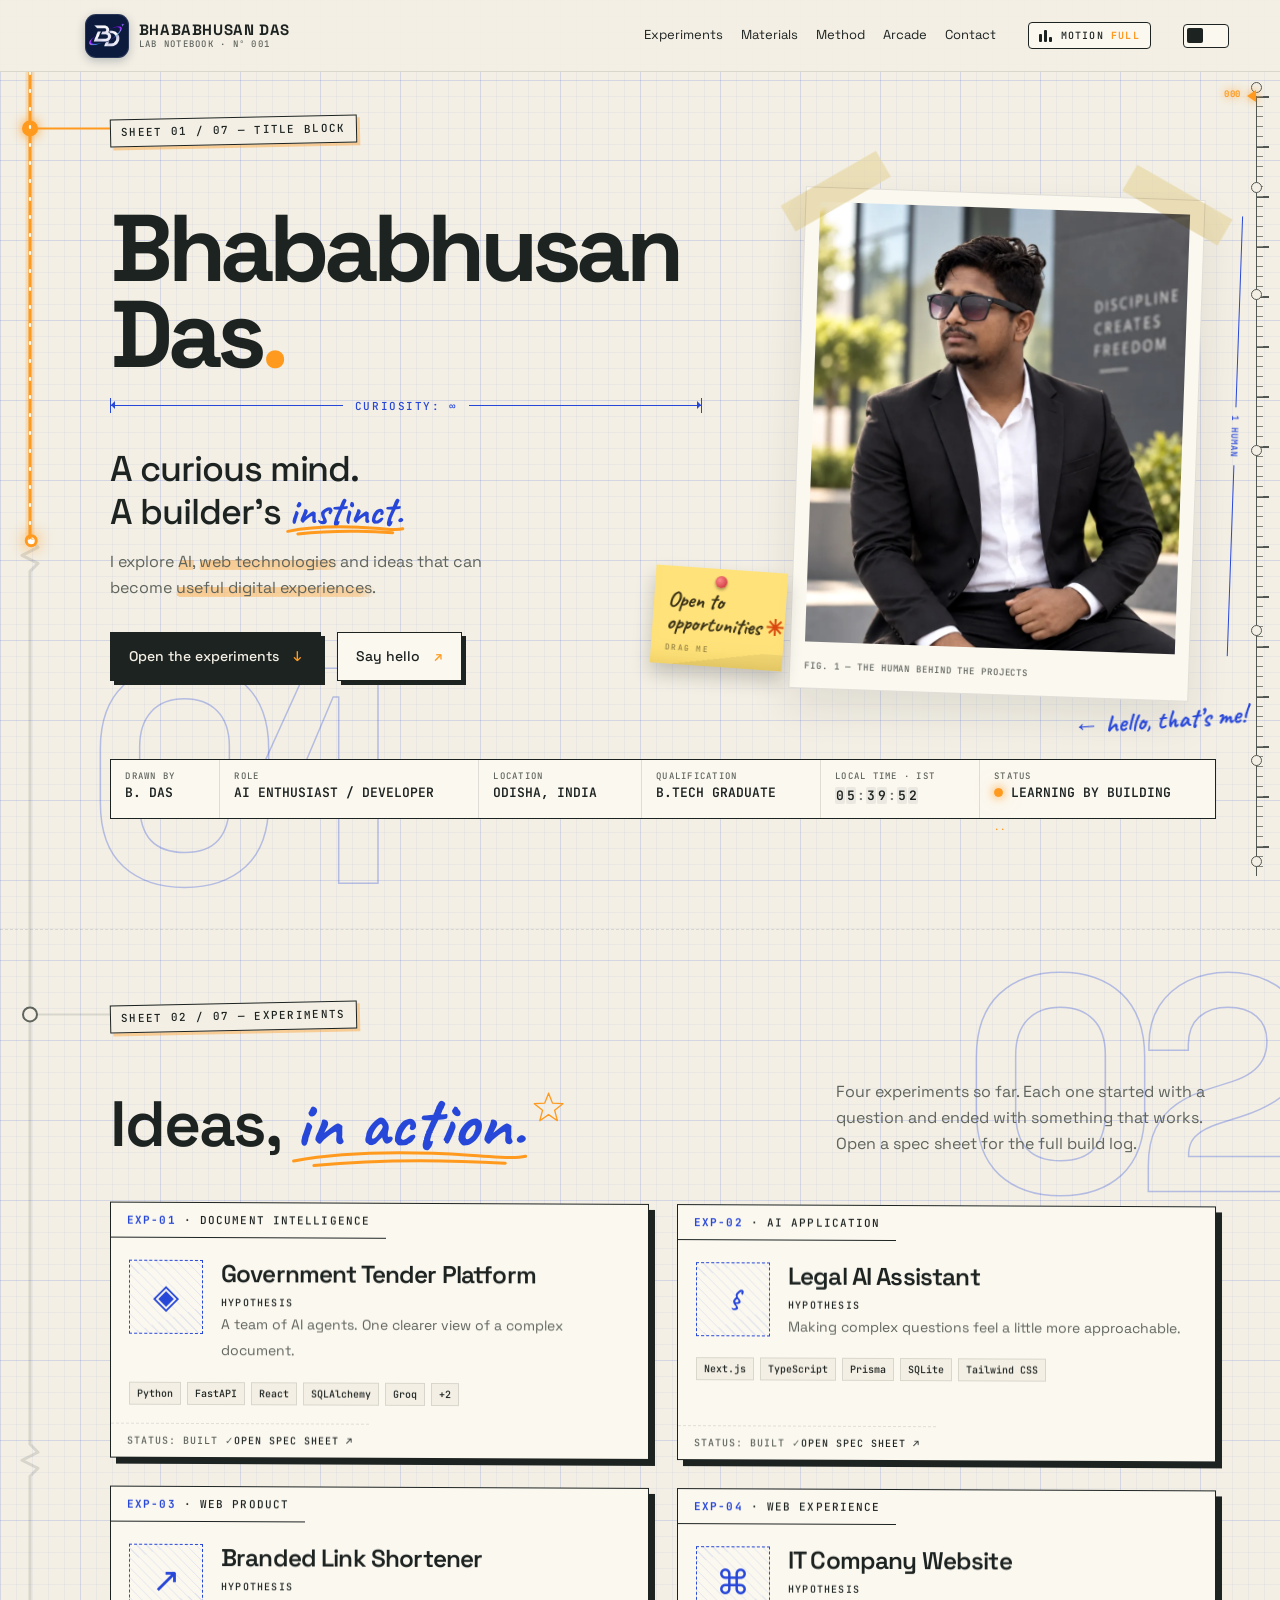
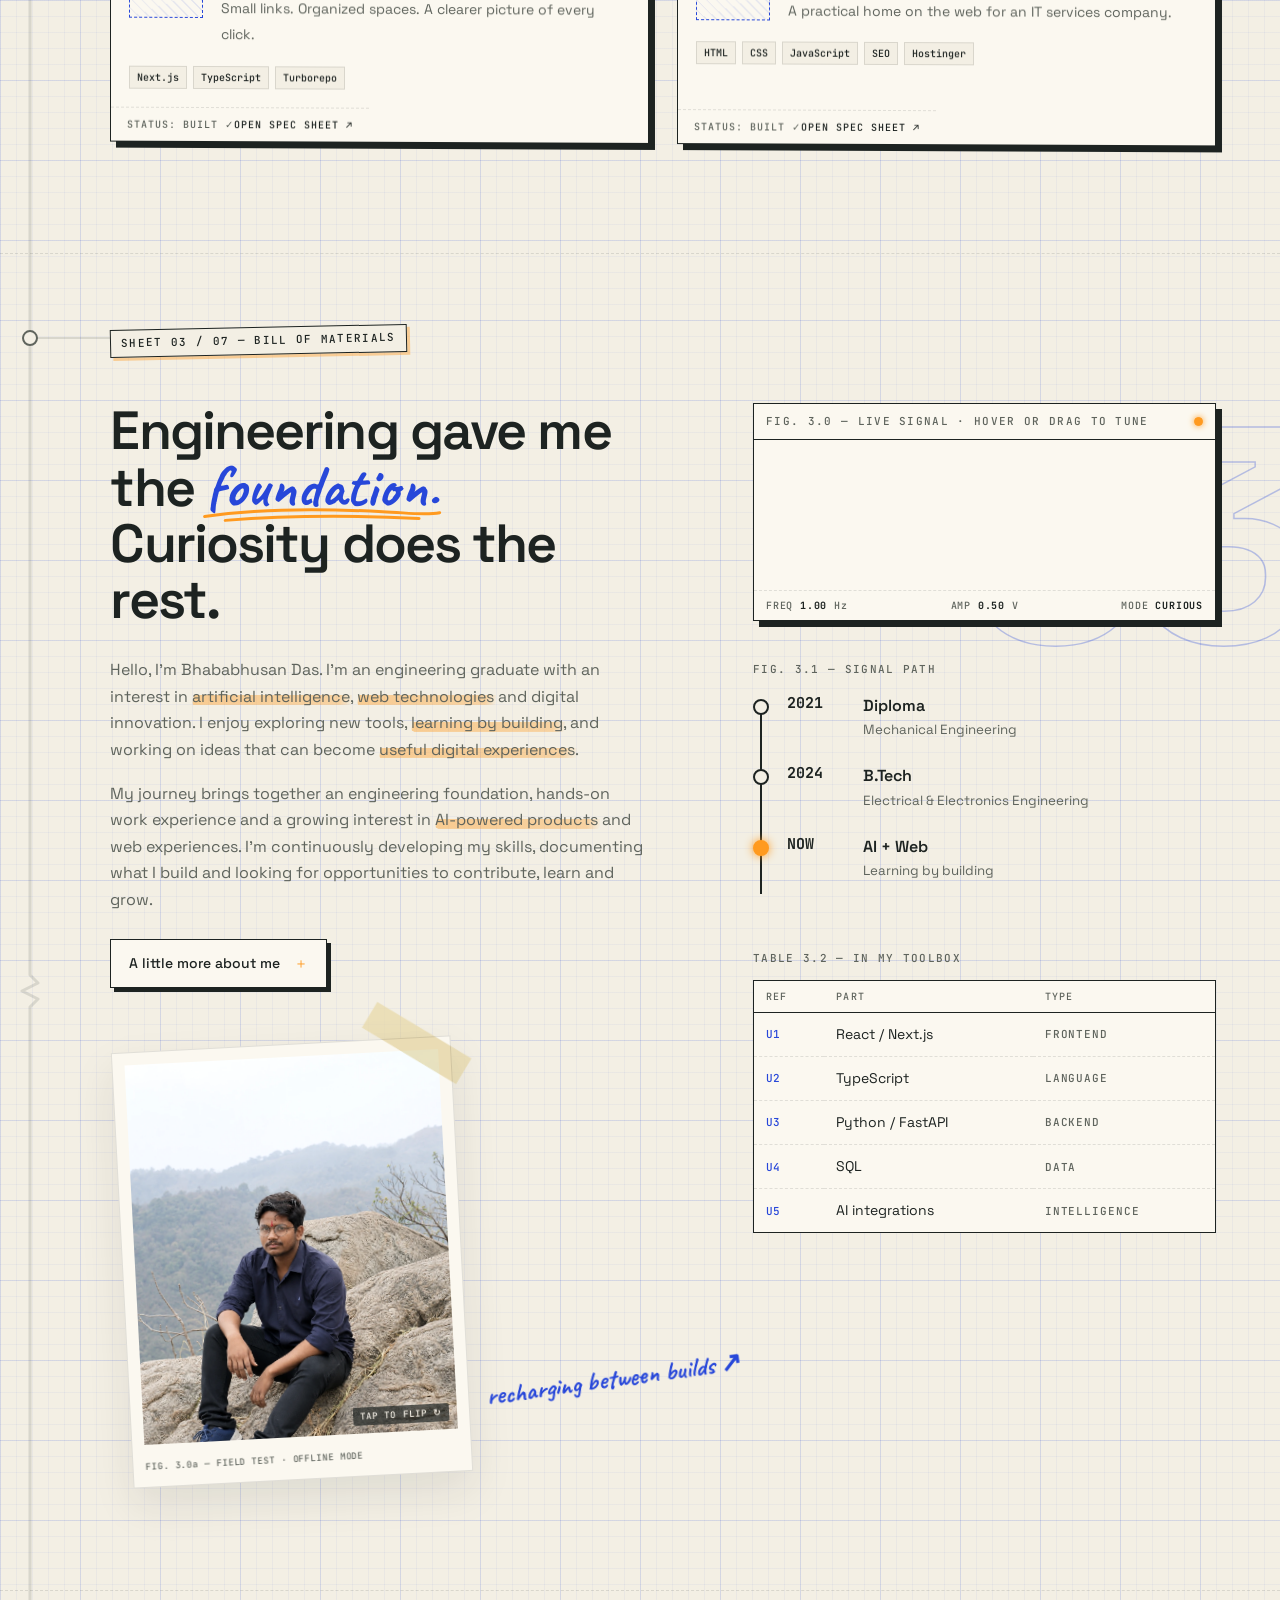
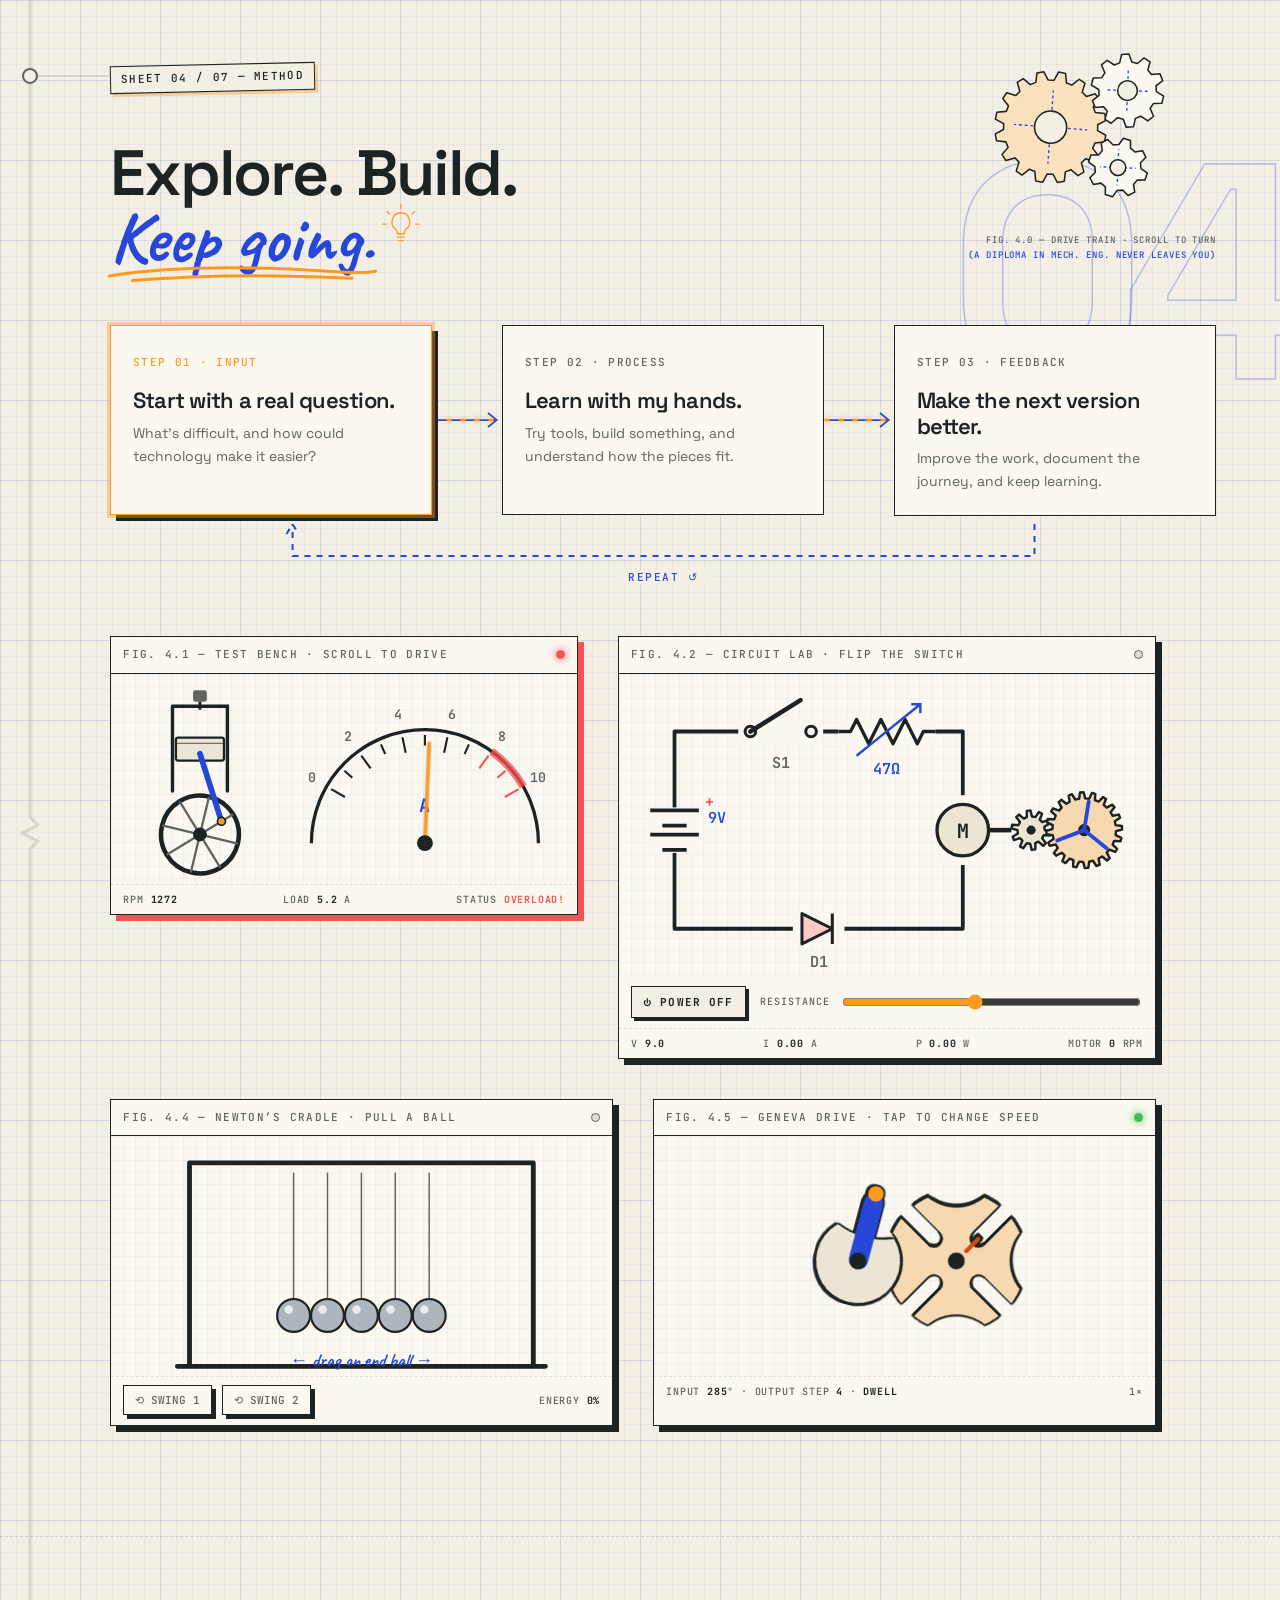
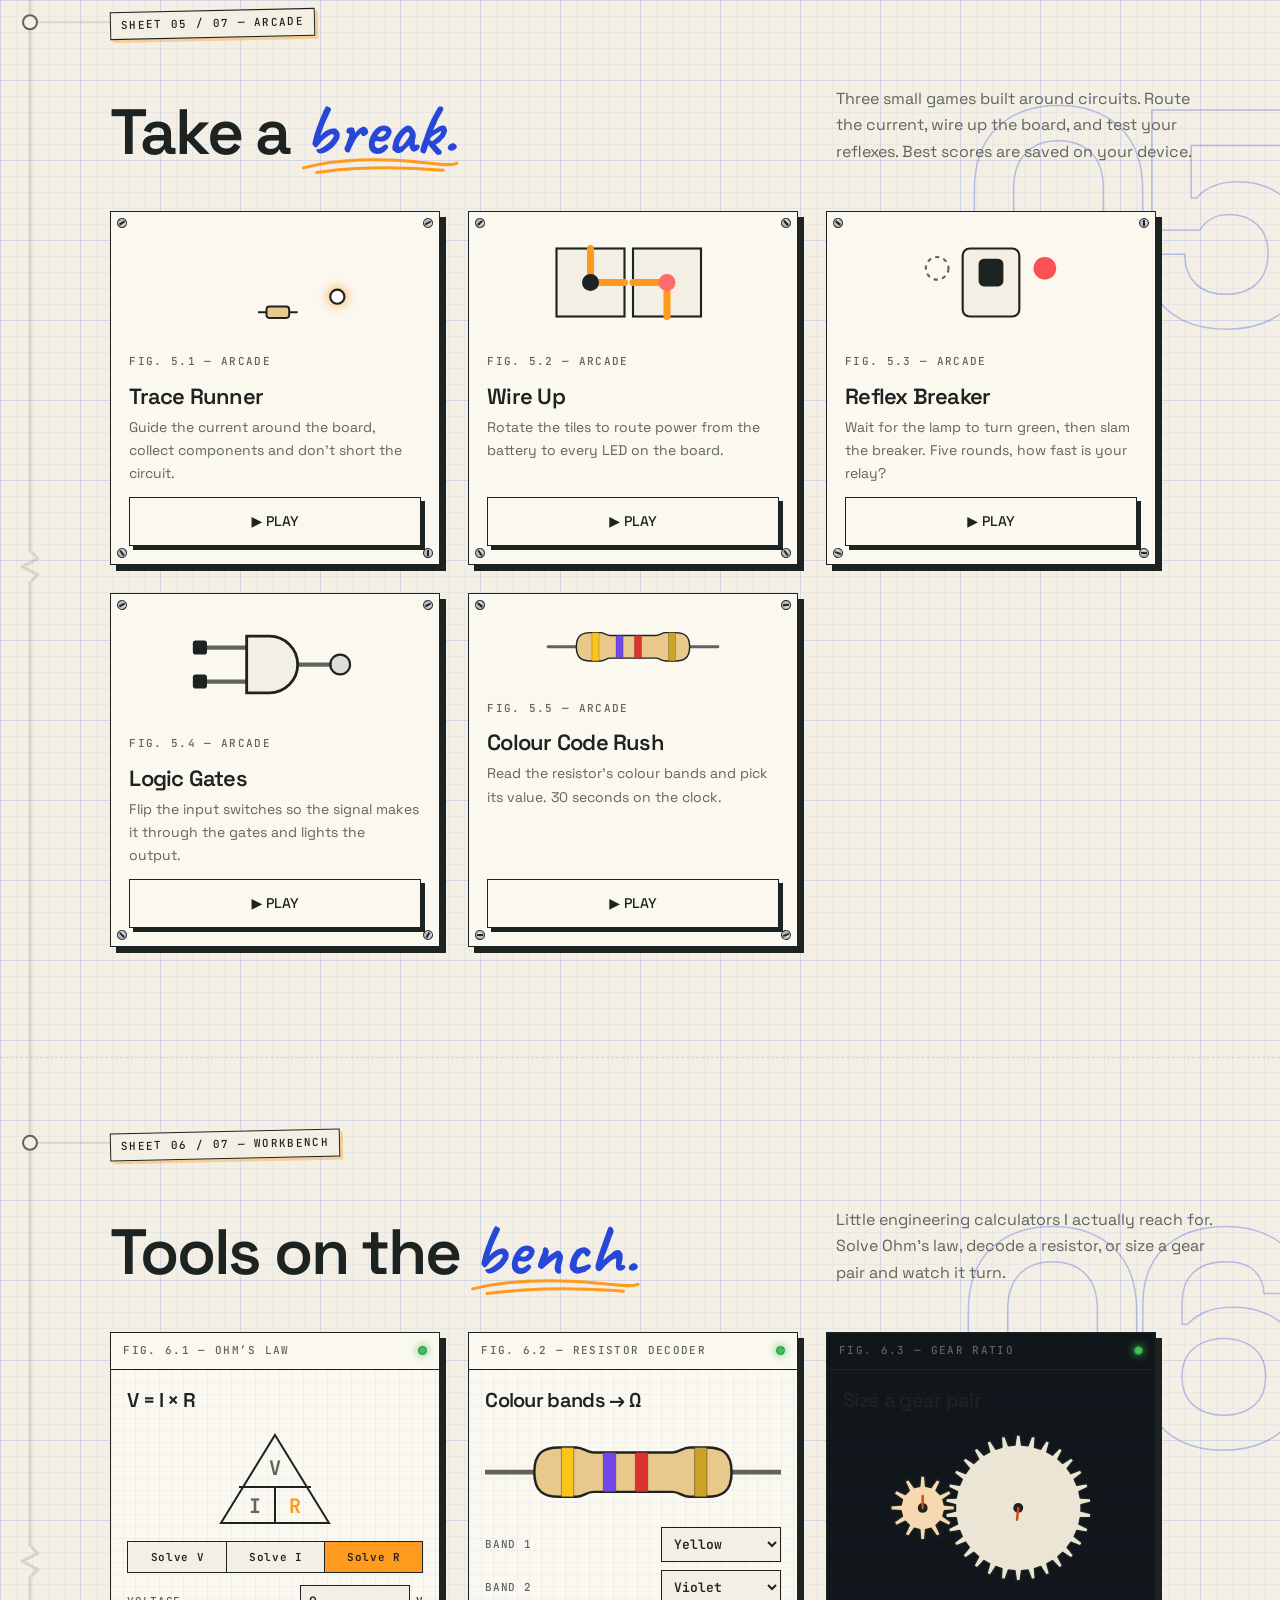
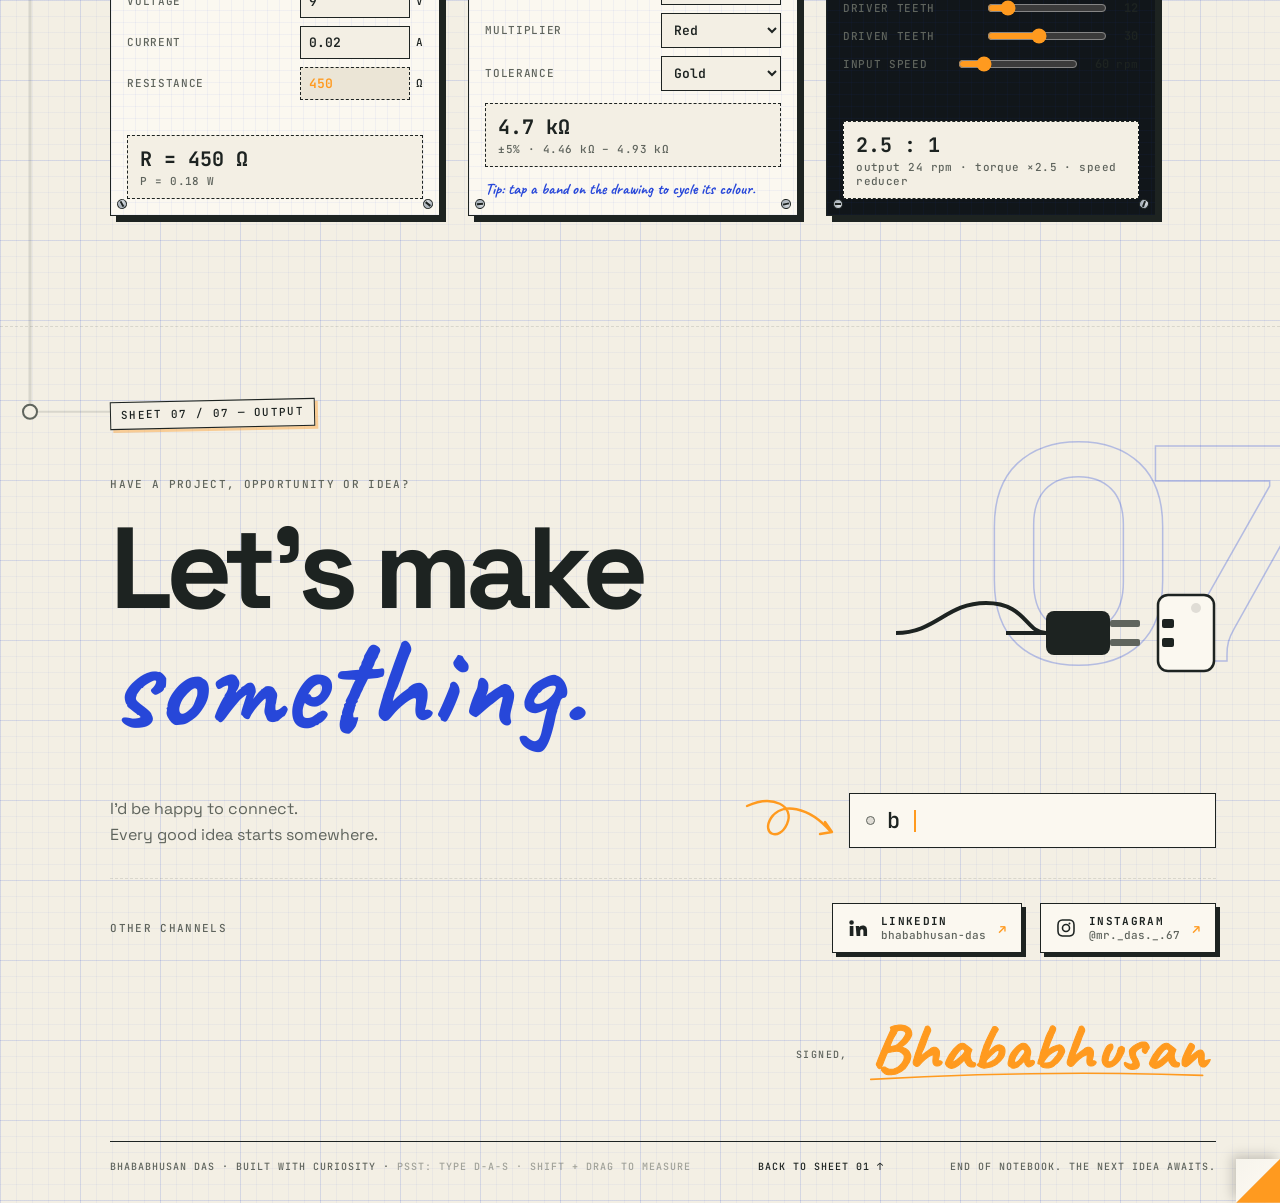
==== index.html @ b9aea670 "Add Workbench sheet with Ohm's law, resistor and gear tools; Logic Gates and Colour Code Rush games;" ====
<!doctype html>
<html lang="en">
<head>
<meta charset="utf-8">
<meta name="viewport" content="width=device-width,initial-scale=1">
<meta name="theme-color" content="#f3efe4">
<meta name="description" content="Bhababhusan Das is an AI enthusiast and developer from Odisha, India — B.Tech (EEE) graduate building AI-powered web apps with React, Next.js, Python and FastAPI. See his projects and get in touch.">
<meta name="author" content="Bhababhusan Das">
<meta name="google-site-verification" content="k3iQULJUqjFptFXVcf0kXJDcYSNaeXKDa042V9YL9QQ" />
<meta name="robots" content="index, follow, max-image-preview:large, max-snippet:-1">
<title>Bhababhusan Das — AI Enthusiast &amp; Developer | Portfolio</title>
<link rel="sitemap" type="application/xml" href="/sitemap.xml">
<!-- link previews (LinkedIn, WhatsApp, X…). Update these addresses if the site moves to a custom domain. -->
<link rel="canonical" href="https://bhababhusan-portfolio.vercel.app/">
<meta property="og:url" content="https://bhababhusan-portfolio.vercel.app/">
<meta property="og:site_name" content="Bhababhusan Das">
<meta property="og:type" content="profile">
<meta property="og:locale" content="en_IN">
<meta property="profile:first_name" content="Bhababhusan">
<meta property="profile:last_name" content="Das">
<meta property="og:title" content="Bhababhusan Das — AI Enthusiast & Developer">
<meta property="og:description" content="AI enthusiast & developer from Odisha, India. A curious mind with a builder’s instinct — explore my experiments.">
<meta property="og:image" content="https://bhababhusan-portfolio.vercel.app/assets/og-image.png">
<meta property="og:image:alt" content="Bhababhusan Das — Lab Notebook portfolio">
<meta property="og:image:width" content="1200">
<meta property="og:image:height" content="630">
<meta property="og:image:type" content="image/png">
<meta name="twitter:card" content="summary_large_image">
<meta name="twitter:title" content="Bhababhusan Das — AI Enthusiast & Developer">
<meta name="twitter:description" content="AI enthusiast & developer from Odisha, India. A curious mind with a builder’s instinct.">
<meta name="twitter:image" content="https://bhababhusan-portfolio.vercel.app/assets/og-image.png">
<meta name="twitter:image:alt" content="Bhababhusan Das — Lab Notebook portfolio">
<!-- structured data: tells search engines this site is about a person, with his profiles -->
<script type="application/ld+json">
{
  "@context": "https://schema.org",
  "@graph": [
    {
      "@type": "Person",
      "@id": "https://bhababhusan-portfolio.vercel.app/#person",
      "name": "Bhababhusan Das",
      "url": "https://bhababhusan-portfolio.vercel.app/",
      "image": "https://bhababhusan-portfolio.vercel.app/assets/bhababhusan.webp",
      "jobTitle": "AI Enthusiast & Developer",
      "description": "Engineering graduate exploring AI, web technologies and ideas that can become useful digital experiences.",
      "email": "mailto:bhababhusandas@gmail.com",
      "address": {"@type": "PostalAddress", "addressRegion": "Odisha", "addressCountry": "IN"},
      "knowsAbout": ["Artificial Intelligence", "AI agents", "Web development", "React", "Next.js", "TypeScript", "Python", "FastAPI", "SQL"],
      "hasCredential": [
        {"@type": "EducationalOccupationalCredential", "credentialCategory": "degree", "name": "B.Tech in Electrical & Electronics Engineering (2024)"},
        {"@type": "EducationalOccupationalCredential", "credentialCategory": "diploma", "name": "Diploma in Mechanical Engineering (2021)"}
      ],
      "sameAs": [
        "https://www.linkedin.com/in/bhababhusan-das-753770415",
        "https://www.instagram.com/mr._das._.67/"
      ]
    },
    {
      "@type": "WebSite",
      "@id": "https://bhababhusan-portfolio.vercel.app/#website",
      "url": "https://bhababhusan-portfolio.vercel.app/",
      "name": "Bhababhusan Das — Portfolio",
      "inLanguage": "en-IN",
      "author": {"@id": "https://bhababhusan-portfolio.vercel.app/#person"}
    }
  ]
}
</script>
<link rel="icon" href="assets/favicon.png">
<link rel="apple-touch-icon" href="assets/favicon.png">
<script>try{document.documentElement.dataset.motion=localStorage.getItem('portfolio-motion')==='calm'?'calm':'full'}catch(e){document.documentElement.dataset.motion='full'}</script>
<script>try{document.documentElement.dataset.theme=localStorage.getItem('portfolio-theme')==='dark'?'dark':'light'}catch(e){document.documentElement.dataset.theme='light'}</script>
<link rel="preconnect" href="https://fonts.googleapis.com">
<link rel="preconnect" href="https://fonts.gstatic.com" crossorigin>
<link href="https://fonts.googleapis.com/css2?family=Caveat:wght@500;700&family=JetBrains+Mono:wght@400;500;700&family=Space+Grotesk:wght@400;500;600;700&display=swap" rel="stylesheet">
<link rel="stylesheet" href="styles.css">
<link rel="stylesheet" href="effects-v4.css">
<link rel="stylesheet" href="effects-v5.css">
<link rel="stylesheet" href="effects-v6.css">
<link rel="stylesheet" href="effects-v7.css">
<link rel="stylesheet" href="effects-v8.css">
<link rel="stylesheet" href="effects-v9.css">
<link rel="stylesheet" href="effects-v10.css">
<link rel="stylesheet" href="effects-v11.css">
<link rel="stylesheet" href="effects-v12.css">
<link rel="stylesheet" href="effects-v13.css">
<link rel="stylesheet" href="effects-v14.css">
<link rel="stylesheet" href="effects-v15.css">
<link rel="stylesheet" href="effects-v16.css">
<link rel="stylesheet" href="effects-v17.css">
<link rel="stylesheet" href="effects-v18.css">
<link rel="stylesheet" href="effects-v19.css">
<link rel="stylesheet" href="effects-v20.css">
<link rel="stylesheet" href="effects-v21.css">
<link rel="stylesheet" href="effects-v22.css">
<link rel="stylesheet" href="effects-v23.css">
<link rel="stylesheet" href="motion.css">
<link rel="stylesheet" href="perf.css">
</head>
<body>
<a class="skip-link" href="#main">Skip to content</a>
<div id="boot" class="boot" aria-hidden="true"><div class="boot-inner"><img src="assets/bd-mark.png" alt=""><pre id="boot-log"></pre><div class="boot-bar"><i></i></div><p>PRESS ANY KEY OR CLICK TO SKIP</p></div></div>
<div id="probe" class="probe" aria-hidden="true"><i class="probe-x"></i><i class="probe-y"></i><span class="probe-ring"></span><span id="probe-read" class="probe-read">X 0000 · Y 0000</span></div>
<div class="flash" aria-hidden="true"></div>

<header class="header">
  <a class="wordmark" href="#top" aria-label="Bhababhusan Das, back to top">
    <span class="logo-tile"><img src="assets/bd-mark.png" alt="" width="256" height="256"></span>
    <span><b>BHABABHUSAN DAS</b><small>LAB NOTEBOOK · Nº 001</small></span>
  </a>
  <nav aria-label="Main navigation">
    <a href="#experiments"><i>01</i>Experiments</a>
    <a href="#materials"><i>02</i>Materials</a>
    <a href="#method"><i>03</i>Method</a>
    <a href="#arcade"><i>04</i>Arcade</a>
    <a href="#output"><i>05</i>Contact</a>
  </nav>
  <button id="motion" class="motion-switch" role="switch" aria-checked="true" aria-label="Animations on (switch to calm mode)">
    <span class="motion-icon" aria-hidden="true"><i></i><i></i><i></i></span>
    <span class="motion-label">MOTION <b>FULL</b></span>
  </button>
  <button id="power" class="power" role="switch" aria-checked="false" aria-label="Blueprint mode (dark theme)">
    <span class="power-track"><span class="power-lever"></span></span>
    <span class="power-label">BLUEPRINT</span>
  </button>
  <span class="voltage" aria-hidden="true"><i id="voltage-fill"></i></span>
</header>

<canvas id="pencil" class="pencil" aria-hidden="true"></canvas>
<main id="main">
  <svg id="circuit" class="circuit" aria-hidden="true">
    <path class="trace-base"></path>
    <path class="trace-halo"></path>
    <path class="trace-live"></path>
    <path class="trace-flow"></path>
    <g class="trace-nodes"></g>
    <circle class="spark" r="5"></circle>
  </svg>

  <!-- SHEET 01 · TITLE BLOCK -->
  <section class="sheet hero" id="top">
    <p class="sheet-label" data-node>SHEET 01 / 07 — TITLE BLOCK</p>
    <div class="hero-grid">
      <div class="hero-copy">
        <h1 class="reveal" data-scramble>Bhababhusan<br><span>Das<b class="amber">.</b></span></h1>
        <div class="dim-line reveal" aria-hidden="true"><i></i><span>CURIOSITY: ∞</span><i></i></div>
        <p class="hero-statement reveal">A curious mind.<br>A builder’s <span class="hand">instinct.</span></p>
        <p class="hero-bio reveal">I explore AI, web technologies and ideas that can become useful digital experiences.</p>
        <div class="hero-actions reveal">
          <a class="btn btn-solid" href="#experiments">Open the experiments <span aria-hidden="true">↓</span></a>
          <a class="btn" href="#output">Say hello <span aria-hidden="true">↗</span></a>
        </div>
      </div>
      <figure class="specimen reveal">
        <span class="tape tape-a" aria-hidden="true"></span><span class="tape tape-b" aria-hidden="true"></span>
        <div class="photo scan"><span class="scan-line" aria-hidden="true"></span><span class="scan-tag" aria-hidden="true"><i>SCANNING SUBJECT…</i><b>ANALYSED ✓ · CURIOSITY 100%</b></span><img src="assets/bhababhusan.webp" alt="Bhababhusan Das" width="900" height="1193" fetchpriority="high" decoding="async"></div>
        <div class="dim-v" aria-hidden="true"><i></i><span>1 HUMAN</span><i></i></div>
        <figcaption>FIG. 1 — THE HUMAN BEHIND THE PROJECTS</figcaption>
        <p class="note note-photo" aria-hidden="true">← hello, that’s me!</p>
      </figure>
    </div>
    <dl class="title-block reveal">
      <div><dt>DRAWN BY</dt><dd>B. DAS</dd></div>
      <div><dt>ROLE</dt><dd>AI ENTHUSIAST / DEVELOPER</dd></div>
      <div><dt>LOCATION</dt><dd>ODISHA, INDIA</dd></div>
      <div><dt>QUALIFICATION</dt><dd>B.TECH GRADUATE</dd></div>
      <div><dt>LOCAL TIME · IST</dt><dd id="clock">--:--:--</dd></div>
      <div><dt>STATUS</dt><dd><span class="led on" aria-hidden="true"></span>LEARNING BY BUILDING</dd></div>
    </dl>
  </section>

  <!-- SHEET 02 · EXPERIMENTS -->
  <section class="sheet" id="experiments">
    <p class="sheet-label" data-node>SHEET 02 / 07 — EXPERIMENTS</p>
    <div class="sheet-head">
      <h2 class="reveal">Ideas, <span class="hand">in action.</span><svg class="doodle doodle-star" viewBox="0 0 64 64" aria-hidden="true"><path pathLength="1" d="M32 4l7 18 19 1-15 12 5 19-16-11-16 11 5-19L6 23l19-1z"/></svg></h2>
      <p class="sheet-intro reveal">Four experiments so far. Each one started with a question and ended with something that works. Open a spec sheet for the full build log.</p>
    </div>
    <div id="exp-grid" class="exp-grid"></div>
  </section>

  <!-- SHEET 03 · MATERIALS -->
  <section class="sheet" id="materials">
    <p class="sheet-label" data-node>SHEET 03 / 07 — BILL OF MATERIALS</p>
    <div class="materials-grid">
      <div>
        <h2 class="reveal">Engineering gave me the <span class="hand">foundation.</span><br>Curiosity does the rest.</h2>
        <div class="story reveal">
          <p>Hello, I’m Bhababhusan Das. I’m an engineering graduate with an interest in artificial intelligence, web technologies and digital innovation. I enjoy exploring new tools, learning by building, and working on ideas that can become useful digital experiences.</p>
          <p>My journey brings together an engineering foundation, hands-on work experience and a growing interest in AI-powered products and web experiences. I’m continuously developing my skills, documenting what I build and looking for opportunities to contribute, learn and grow.</p>
          <button id="read-story" class="btn">A little more about me <span aria-hidden="true">＋</span></button>
        </div>
        <figure class="field reveal">
          <span class="tape tape-a" aria-hidden="true"></span>
          <div class="photo"><img src="assets/bhababhusan-hills.webp" alt="Bhababhusan Das sitting on a rock above forested hills" width="1086" height="1448" loading="lazy"></div>
          <figcaption>FIG. 3.0a — FIELD TEST · OFFLINE MODE</figcaption>
          <p class="note note-field" aria-hidden="true">recharging between builds ↗</p>
        </figure>
      </div>
      <div>
        <figure class="scope reveal">
          <div class="scope-head"><span class="mono-label">FIG. 3.0 — LIVE SIGNAL · HOVER OR DRAG TO TUNE</span><span class="led on" aria-hidden="true"></span></div>
          <canvas id="scope" aria-label="Animated oscilloscope wave that reacts to your cursor" role="img"></canvas>
          <figcaption><span>FREQ <b id="scope-f">1.00</b> Hz</span><span>AMP <b id="scope-a">0.50</b> V</span><span>MODE <b>CURIOUS</b></span></figcaption>
        </figure>
        <p class="mono-label reveal">FIG. 3.1 — SIGNAL PATH</p>
        <ol class="timeline reveal">
          <li><b>2021</b><span>Diploma</span><small>Mechanical Engineering</small></li>
          <li><b>2024</b><span>B.Tech</span><small>Electrical &amp; Electronics Engineering</small></li>
          <li class="now"><b>NOW</b><span>AI + Web</span><small>Learning by building</small></li>
        </ol>
        <p class="mono-label reveal">TABLE 3.2 — IN MY TOOLBOX</p>
        <table class="bom reveal">
          <thead><tr><th>REF</th><th>PART</th><th>TYPE</th></tr></thead>
          <tbody>
            <tr><td>U1</td><td>React / Next.js</td><td>FRONTEND</td></tr>
            <tr><td>U2</td><td>TypeScript</td><td>LANGUAGE</td></tr>
            <tr><td>U3</td><td>Python / FastAPI</td><td>BACKEND</td></tr>
            <tr><td>U4</td><td>SQL</td><td>DATA</td></tr>
            <tr><td>U5</td><td>AI integrations</td><td>INTELLIGENCE</td></tr>
          </tbody>
        </table>
      </div>
    </div>
  </section>

  <!-- SHEET 04 · METHOD -->
  <section class="sheet" id="method">
    <p class="sheet-label" data-node>SHEET 04 / 07 — METHOD</p>
    <figure class="gears" aria-hidden="true">
      <svg viewBox="0 0 260 200"><g class="gear gear-a" transform="translate(88 100)"></g><g class="gear gear-b" transform="translate(168 62)"></g><g class="gear gear-c" transform="translate(158 142)"></g></svg>
      <figcaption>FIG. 4.0 — DRIVE TRAIN · SCROLL TO TURN<br><span>(A DIPLOMA IN MECH. ENG. NEVER LEAVES YOU)</span></figcaption>
    </figure>
    <h2 class="reveal">Explore. Build. <span class="hand">Keep going.</span><svg class="doodle doodle-bulb" viewBox="0 0 64 70" aria-hidden="true"><path pathLength="1" d="M32 12a16 16 0 0 0-9 29c2 2 3 5 3 8h12c0-3 1-6 3-8a16 16 0 0 0-9-29zM26 55h12M28 61h8M32 4V-2M12 14l-4-4M52 14l4-4M6 32H0M58 32h6"/></svg></h2>
    <div class="flow">
      <article class="flow-step reveal"><span class="mono-label">STEP 01 · INPUT</span><h3>Start with a real question.</h3><p>What’s difficult, and how could technology make it easier?</p></article>
      <svg class="flow-arrow" viewBox="0 0 80 24" aria-hidden="true"><path d="M2 12H74M64 4l10 8-10 8"/></svg>
      <article class="flow-step reveal"><span class="mono-label">STEP 02 · PROCESS</span><h3>Learn with my hands.</h3><p>Try tools, build something, and understand how the pieces fit.</p></article>
      <svg class="flow-arrow" viewBox="0 0 80 24" aria-hidden="true"><path d="M2 12H74M64 4l10 8-10 8"/></svg>
      <article class="flow-step reveal"><span class="mono-label">STEP 03 · FEEDBACK</span><h3>Make the next version better.</h3><p>Improve the work, document the journey, and keep learning.</p></article>
    </div>
    <div class="loop reveal" aria-hidden="true"><svg viewBox="0 0 1000 60" preserveAspectRatio="none"><path d="M990 4V36H10V4M2 14l8-10 8 10"/></svg><span>REPEAT ↺</span></div>
  </section>

  <!-- SHEET 05 · ARCADE -->
  <section class="sheet" id="arcade">
    <p class="sheet-label" data-node>SHEET 05 / 07 — ARCADE</p>
    <div class="sheet-head">
      <h2 class="reveal">Take a <span class="hand">break.</span></h2>
      <p class="sheet-intro reveal">Three small games built around circuits. Route the current, wire up the board, and test your reflexes. Best scores are saved on your device.</p>
    </div>
    <div class="arcade-shelf"></div>
  </section>

  <!-- SHEET 06 · WORKBENCH -->
  <section class="sheet" id="workbench">
    <p class="sheet-label" data-node>SHEET 06 / 07 — WORKBENCH</p>
    <div class="sheet-head">
      <h2 class="reveal">Tools on the <span class="hand">bench.</span></h2>
      <p class="sheet-intro reveal">Little engineering calculators I actually reach for. Solve Ohm’s law, decode a resistor, or size a gear pair and watch it turn.</p>
    </div>
    <div class="tools"></div>
  </section>

  <!-- SHEET 07 · OUTPUT -->
  <section class="sheet output" id="output">
    <p class="sheet-label" data-node data-last>SHEET 07 / 07 — OUTPUT</p>
    <p class="mono-label reveal">HAVE A PROJECT, OPPORTUNITY OR IDEA?</p>
    <a class="output-link" href="mailto:bhababhusandas@gmail.com">
      <span class="output-title">Let’s make<br><span class="hand">something.</span></span>
      <svg class="plug" viewBox="0 0 320 120" aria-hidden="true">
        <path class="cord" d="M0 60C40 60 50 30 90 30S130 60 150 60"/>
        <g class="plug-body"><path class="cord" d="M110 60H152"/><rect x="150" y="38" width="64" height="44" rx="8"/><rect class="prong" x="214" y="47" width="30" height="7" rx="2"/><rect class="prong" x="214" y="66" width="30" height="7" rx="2"/></g>
        <g class="socket"><rect x="262" y="22" width="56" height="76" rx="10"/><rect class="hole" x="266" y="46" width="12" height="9" rx="2"/><rect class="hole" x="266" y="65" width="12" height="9" rx="2"/><circle class="socket-led" cx="300" cy="35" r="5"/></g>
      </svg>
    </a>
    <div class="output-details">
      <p>I’d be happy to connect.<br>Every good idea starts somewhere.</p>
      <svg class="doodle doodle-arrow" viewBox="0 0 96 56" aria-hidden="true"><path pathLength="1" d="M4 14C30 2 52 14 44 32s-26 10-16-6 38-12 60 14M82 30l7 10-12 2"/></svg>
      <a class="email" href="mailto:bhababhusandas@gmail.com"><span class="led" aria-hidden="true"></span>bhababhusandas@gmail.com<svg class="plane" viewBox="0 0 24 24" aria-hidden="true"><path d="M2 11 22 3l-6 18-5-7-9-3zM11 14l11-11"/></svg></a>
    </div>
    <div class="channels">
      <span class="mono-label">OTHER CHANNELS</span>
      <a class="btn channel" href="https://www.linkedin.com/in/bhababhusan-das-753770415" target="_blank" rel="noopener noreferrer" aria-label="LinkedIn profile (opens in a new tab)">
        <svg viewBox="0 0 24 24" aria-hidden="true"><path d="M4.98 3.5a2.5 2.5 0 1 1 0 5 2.5 2.5 0 0 1 0-5zM3 9.75h4v11H3zM9.5 9.75h3.8v1.5h.05c.53-1 1.83-2.05 3.77-2.05 4.03 0 4.78 2.65 4.78 6.1v5.45h-4v-4.83c0-1.15-.02-2.63-1.6-2.63-1.6 0-1.85 1.25-1.85 2.55v4.91h-4z"/></svg>
        <span><b>LINKEDIN</b><small>bhababhusan-das</small></span><i aria-hidden="true">↗</i>
      </a>
      <a class="btn channel" href="https://www.instagram.com/mr._das._.67/" target="_blank" rel="noopener noreferrer" aria-label="Instagram profile (opens in a new tab)">
        <svg viewBox="0 0 24 24" aria-hidden="true"><path d="M12 7.3a4.7 4.7 0 1 0 0 9.4 4.7 4.7 0 0 0 0-9.4zm0 7.7a3 3 0 1 1 0-6 3 3 0 0 1 0 6zm4.9-7.9a1.1 1.1 0 1 1-2.2 0 1.1 1.1 0 0 1 2.2 0zM12 4.1c2.6 0 2.9 0 3.9.06 2.6.12 3.8 1.36 3.94 3.94.05 1 .06 1.3.06 3.9s0 2.9-.06 3.9c-.12 2.58-1.34 3.82-3.94 3.94-1 .05-1.3.06-3.9.06s-2.9 0-3.9-.06c-2.6-.12-3.82-1.36-3.94-3.94C4.1 14.9 4.1 14.6 4.1 12s0-2.9.06-3.9C4.28 5.52 5.5 4.28 8.1 4.16c1-.05 1.3-.06 3.9-.06zM12 2.4c-2.6 0-2.93 0-3.95.06C4.57 2.62 2.63 4.55 2.47 8.05 2.4 9.07 2.4 9.4 2.4 12s0 2.93.06 3.95c.16 3.49 2.1 5.43 5.59 5.59 1.02.05 1.35.06 3.95.06s2.93 0 3.95-.06c3.48-.16 5.43-2.1 5.58-5.59.05-1.02.07-1.35.07-3.95s0-2.93-.07-3.95c-.15-3.48-2.09-5.43-5.58-5.59C14.93 2.4 14.6 2.4 12 2.4z"/></svg>
        <span><b>INSTAGRAM</b><small>@mr._das._.67</small></span><i aria-hidden="true">↗</i>
      </a>
    </div>
    <footer>
      <span>BHABABHUSAN DAS · BUILT WITH CURIOSITY · <span class="egg-hint">PSST: TYPE D-A-S · SHIFT + DRAG TO MEASURE</span></span>
      <a href="#top">BACK TO SHEET 01 ↑</a>
      <span>END OF NOTEBOOK. THE NEXT IDEA AWAITS.</span>
    </footer>
  </section>
</main>

<dialog id="project-dialog" class="unfold" aria-labelledby="project-title">
  <button class="close" aria-label="Close spec sheet">×</button>
  <div class="unfold-inner">
    <p id="dialog-tag" class="mono-label"></p>
    <h2 id="project-title"></h2>
    <div class="spec-cols">
      <div>
        <h3>HYPOTHESIS</h3><p id="dialog-summary"></p>
        <h3>DESCRIPTION</h3><p id="dialog-description"></p>
        <h3>PROCEDURE</h3><ol id="dialog-points"></ol>
      </div>
      <div>
        <h3>COMPONENTS</h3>
        <table class="bom"><thead><tr><th>REF</th><th>PART</th></tr></thead><tbody id="dialog-stack"></tbody></table>
        <h3>RESULT</h3><p class="result"><span class="led on" aria-hidden="true"></span>BUILT &amp; WORKING</p>
      </div>
    </div>
  </div>
</dialog>

<dialog id="story-dialog" class="unfold" aria-labelledby="story-title">
  <button class="close" aria-label="Close about me">×</button>
  <div class="unfold-inner">
    <p class="mono-label">APPENDIX A — THE PERSON BEHIND THE PROJECTS</p>
    <h2 id="story-title">A little more <span class="hand">about me.</span></h2>
    <p>I am Bhababhusan Das, an engineering graduate with a background in Electrical &amp; Electronics Engineering and a diploma in Mechanical Engineering. My academic journey has helped me develop a structured approach to understanding problems, learning technical concepts and working toward practical solutions.</p>
    <p>Alongside my engineering education, I have developed a strong interest in artificial intelligence, web technologies and digital products. I enjoy exploring how technology can make everyday tasks easier and how an idea can be shaped into a useful online experience.</p>
    <p>I’m currently focused on strengthening my technical capabilities, improving the quality of my projects and finding opportunities where I can contribute while continuing to grow.</p>
    <a class="btn btn-solid" href="mailto:bhababhusandas@gmail.com">Let’s connect <span aria-hidden="true">↗</span></a>
  </div>
</dialog>

<noscript><style>.reveal{opacity:1;transform:none}.note{clip-path:none}</style></noscript>
<script type="module" src="script.js"></script>
</body>
</html>
---- styles.css ----
/* ───────── Lab Notebook · tokens ───────── */
:root{
  --paper:#f3efe4;--paper-2:#ebe5d6;--ink:#1d2321;--muted:#5f645d;--line:#1d23211f;
  --grid:#2747d91c;--grid-fine:#2747d90c;--blue:#2747d9;--amber:#ff9a1f;--amber-glow:#ff9a1f66;
  --card:#fbf8f0;--tape:#e8d9a8bb;
  --sans:'Space Grotesk',system-ui,sans-serif;--mono:'JetBrains Mono',ui-monospace,monospace;--hand:'Caveat','Comic Sans MS',cursive;
  --rail:72px;--rail-x:30px;
  color-scheme:light;
}
html[data-theme=dark]{
  --paper:#0e2350;--paper-2:#132c61;--ink:#e8f0ff;--muted:#a3b6d9;--line:#bcd2ff2b;
  --grid:#8fd3ff26;--grid-fine:#8fd3ff10;--blue:#7fd0ff;--card:#11295b;--tape:#ffffff2a;
  color-scheme:dark;
}
@media (prefers-color-scheme:dark){:root:not([data-theme=light]){
  --paper:#0e2350;--paper-2:#132c61;--ink:#e8f0ff;--muted:#a3b6d9;--line:#bcd2ff2b;
  --grid:#8fd3ff26;--grid-fine:#8fd3ff10;--blue:#7fd0ff;--card:#11295b;--tape:#ffffff2a;color-scheme:dark}}

/* ───────── base ───────── */
*{box-sizing:border-box}
html{scroll-behavior:smooth;scroll-padding-top:90px;overflow-x:clip}
body{overflow-x:clip}
body{
  margin:0;color:var(--ink);font:16px/1.65 var(--sans);
  background-color:var(--paper);
  background-image:
    linear-gradient(var(--grid) 1px,transparent 1px),linear-gradient(90deg,var(--grid) 1px,transparent 1px),
    linear-gradient(var(--grid-fine) 1px,transparent 1px),linear-gradient(90deg,var(--grid-fine) 1px,transparent 1px);
  background-size:80px 80px,80px 80px,16px 16px,16px 16px;
  transition:background-color .5s,color .5s;
}
a{color:inherit;text-decoration:none}
button{font:inherit;color:inherit;cursor:pointer;border:0;background:none;padding:0}
a:focus-visible,button:focus-visible{outline:2px dashed var(--amber);outline-offset:5px}
img{max-width:100%}
h1,h2,h3{margin:0;font-weight:600;letter-spacing:-.035em}
.hand{font-family:var(--hand);font-weight:700;color:var(--blue);letter-spacing:0;font-size:1.12em;line-height:.9}
.amber{color:var(--amber)}
.mono-label,.sheet-label{font:500 11px/1.6 var(--mono);letter-spacing:.12em;color:var(--muted);margin:0}
.skip-link{position:fixed;top:-60px;left:10px;z-index:100;background:var(--paper);padding:10px 14px;border:1px solid var(--ink)}
.skip-link:focus{top:10px}

/* ───────── header ───────── */
.header{position:sticky;top:0;z-index:20;display:flex;align-items:center;gap:32px;height:72px;padding:0 4vw 0 calc(var(--rail) + 1vw);
  background:color-mix(in srgb,var(--paper) 88%,transparent);backdrop-filter:blur(8px);border-bottom:1px solid var(--line)}
.wordmark{display:flex;align-items:center;gap:10px;margin-right:auto}
.wordmark img{width:38px;height:38px;object-fit:contain}
.wordmark span{display:flex;flex-direction:column;line-height:1.15}
.wordmark b{font-weight:700;letter-spacing:.02em}
.wordmark small{font:500 9px var(--mono);letter-spacing:.14em;color:var(--muted)}
nav{display:flex;gap:26px;font-size:14px}
nav a{display:flex;gap:6px;align-items:baseline;position:relative}
nav a i{font:normal 10px var(--mono);color:var(--blue)}
nav a:after{content:'';position:absolute;left:0;right:0;bottom:-4px;height:2px;background:var(--amber);transform:scaleX(0);transform-origin:left;transition:transform .3s}
nav a:hover:after{transform:scaleX(1)}
.power{display:flex;align-items:center;gap:10px}
.power-track{width:46px;height:24px;border:1.5px solid var(--ink);border-radius:4px;position:relative;background:var(--card)}
.power-lever{position:absolute;top:3px;left:3px;width:16px;height:15px;background:var(--ink);border-radius:2px;transition:transform .35s cubic-bezier(.5,1.6,.4,1)}
.power[aria-checked=true] .power-lever{transform:translateX(21px);background:var(--amber);box-shadow:0 0 10px var(--amber-glow)}
.power-label{font:500 10px var(--mono);letter-spacing:.12em}

/* ───────── circuit ───────── */
main{position:relative}
.circuit{position:absolute;left:0;top:0;width:var(--rail);height:100%;overflow:visible;pointer-events:none;z-index:1}
.circuit path{fill:none;stroke-linecap:round;stroke-linejoin:round}
.trace-base{stroke:var(--line);stroke-width:3}
.trace-live{stroke:var(--amber);stroke-width:3;filter:drop-shadow(0 0 4px var(--amber-glow))}
.trace-nodes circle{fill:var(--paper);stroke:var(--muted);stroke-width:2;transition:fill .3s,stroke .3s}
.trace-nodes line{stroke:var(--line);stroke-width:2;transition:stroke .3s}
.trace-nodes .lit circle{fill:var(--amber);stroke:var(--amber);filter:drop-shadow(0 0 6px var(--amber))}
.trace-nodes .lit line{stroke:var(--amber)}
.spark{fill:#fff;stroke:var(--amber);stroke-width:3;filter:drop-shadow(0 0 8px var(--amber))}

/* ───────── sheets ───────── */
.sheet{position:relative;z-index:2;padding:72px 5vw 110px calc(var(--rail) + 3vw);border-bottom:1px dashed var(--line)}
.sheet-label{display:inline-block;padding:4px 10px;border:1px solid var(--ink);color:var(--ink);background:var(--paper);margin-bottom:48px}
h2{font-size:clamp(36px,5vw,72px);line-height:1.04;max-width:16ch}
.reveal{opacity:0;transform:translateY(22px);transition:opacity .8s,transform .8s cubic-bezier(.2,.7,.2,1)}
.reveal.is-visible{opacity:1;transform:none}

/* buttons */
.btn{display:inline-flex;align-items:center;gap:14px;padding:12px 18px;border:1.5px solid var(--ink);font-size:14px;font-weight:500;background:var(--card);
  box-shadow:4px 4px 0 var(--ink);transition:transform .2s,box-shadow .2s,background .2s}
.btn:hover{transform:translate(-2px,-2px);box-shadow:6px 6px 0 var(--ink)}
.btn:active{transform:translate(3px,3px);box-shadow:1px 1px 0 var(--ink)}
.btn-solid{background:var(--ink);color:var(--paper)}
.btn span{color:var(--amber)}

/* ───────── hero ───────── */
.hero{padding-top:44px}
.hero-grid{display:grid;grid-template-columns:1.15fr .85fr;gap:6vw;align-items:center}
.hero h1{font-size:clamp(56px,9.2vw,150px);line-height:.9;letter-spacing:-.06em;font-weight:700}
.hero h1 span{display:inline-block}
.dim-line{display:flex;align-items:center;gap:12px;margin:22px 0 34px;max-width:620px;font:500 11px var(--mono);letter-spacing:.14em;color:var(--blue)}
.dim-line i{flex:1;height:1px;background:var(--blue);position:relative}
.dim-line i:first-child:before,.dim-line i:last-child:after{content:'';position:absolute;top:-7px;width:1px;height:15px;background:var(--blue)}
.dim-line i:first-child:before{left:0}.dim-line i:last-child:after{right:0}
.dim-line i:first-child:after,.dim-line i:last-child:before{content:'';position:absolute;top:-4px;border:4px solid transparent}
.dim-line i:first-child:after{left:1px;border-right-color:var(--blue);border-left:0}
.dim-line i:last-child:before{right:1px;border-left-color:var(--blue);border-right:0}
.hero-statement{font-size:clamp(26px,2.8vw,40px);line-height:1.2;letter-spacing:-.03em;margin:0 0 16px;font-weight:500}
.hero-bio{max-width:420px;color:var(--muted);margin:0 0 30px}
.hero-actions{display:flex;flex-wrap:wrap;gap:16px}

.specimen{position:relative;margin:0;padding:14px 14px 46px;background:var(--card);border:1px solid var(--line);box-shadow:0 18px 40px #1d232118;transform:rotate(2deg);justify-self:center;max-width:400px;width:100%}
.photo{overflow:hidden;background:var(--paper-2)}
.specimen img{display:block;width:100%;height:440px;object-fit:cover;object-position:50% 28%;filter:grayscale(.25) contrast(1.05);transition:filter .6s,transform .8s}
.specimen:hover img{filter:none;transform:scale(1.03)}
.specimen figcaption{position:absolute;left:14px;bottom:16px;font:500 9px var(--mono);letter-spacing:.1em;color:var(--muted)}
.tape{position:absolute;width:110px;height:30px;background:var(--tape);z-index:2;mix-blend-mode:multiply}
html[data-theme=dark] .tape{mix-blend-mode:normal}
.tape-a{top:-12px;left:-26px;transform:rotate(-32deg)}
.tape-b{top:-10px;right:-28px;transform:rotate(28deg)}
.dim-v{position:absolute;right:-44px;top:14px;bottom:46px;display:flex;flex-direction:column;align-items:center;gap:8px;font:500 9px var(--mono);letter-spacing:.12em;color:var(--blue)}
.dim-v i{flex:1;width:1px;background:var(--blue)}
.dim-v span{writing-mode:vertical-rl}
.note{font:700 26px/1 var(--hand);color:var(--blue);margin:0;white-space:nowrap;clip-path:inset(0 100% 0 0);transition:clip-path 1.4s steps(18) .4s}
.note.is-visible,.is-visible>.note{clip-path:inset(0 -10% 0 0)}
.note-photo{position:absolute;right:-60px;bottom:-34px;transform:rotate(-6deg)}

.title-block{display:grid;grid-template-columns:repeat(6,auto);margin:64px 0 0;border:1.5px solid var(--ink);background:var(--card)}
.title-block div{padding:10px 14px;border-left:1px solid var(--line)}
.title-block div:first-child{border-left:0}
.title-block dt{font:500 9px var(--mono);letter-spacing:.14em;color:var(--muted)}
.title-block dd{margin:2px 0 0;font:600 13px var(--mono);display:flex;align-items:center;gap:8px}

.led{display:inline-block;width:9px;height:9px;border-radius:50%;background:var(--line);border:1px solid var(--muted);flex:none;transition:background .3s,box-shadow .3s}
.led.on{background:var(--amber);border-color:var(--amber);box-shadow:0 0 8px var(--amber);animation:blink 2.4s infinite}

/* ───────── experiments ───────── */
.sheet-head{display:flex;justify-content:space-between;align-items:end;gap:5vw;margin-bottom:46px}
.sheet-intro{max-width:380px;color:var(--muted);margin:0}
.exp-grid{display:grid;grid-template-columns:repeat(2,1fr);gap:28px}
.exp{position:relative;display:flex;flex-direction:column;text-align:left;width:100%;background:var(--card);border:1.5px solid var(--ink);padding:0;
  box-shadow:6px 6px 0 var(--ink);transition:transform .3s,box-shadow .3s}
.exp:hover,.exp:focus-visible{transform:translate(-3px,-3px) rotate(-.4deg);box-shadow:10px 10px 0 var(--ink)}
.exp-top{display:flex;justify-content:space-between;align-items:center;padding:10px 16px;border-bottom:1.5px solid var(--ink);font:500 11px var(--mono);letter-spacing:.1em}
.exp-top b{color:var(--blue);font-weight:700}
.exp:hover .led{background:var(--amber);border-color:var(--amber);box-shadow:0 0 10px var(--amber)}
.exp-body{display:grid;grid-template-columns:auto 1fr;gap:18px;padding:22px 18px 18px}
.exp-symbol{width:74px;height:74px;display:grid;place-items:center;border:1px dashed var(--blue);color:var(--blue);font-size:34px;font-family:var(--hand);
  background:repeating-linear-gradient(45deg,transparent 0 6px,var(--grid) 6px 7px)}
.exp h3{font-size:clamp(21px,1.9vw,27px);line-height:1.15;margin-bottom:8px}
.exp-hyp{margin:0;color:var(--muted);font-size:14px}
.exp-hyp b{font:500 10px var(--mono);letter-spacing:.12em;color:var(--ink);display:block;margin-bottom:2px}
.exp-parts{display:flex;flex-wrap:wrap;gap:6px;padding:0 18px 18px}
.exp-parts span{font:500 10px var(--mono);padding:4px 7px;border:1px solid var(--line);background:var(--paper)}
.exp-foot{margin-top:auto;display:flex;justify-content:space-between;padding:10px 16px;border-top:1px dashed var(--line);font:500 10px var(--mono);letter-spacing:.1em;color:var(--muted)}
.exp-foot span:last-child{color:var(--ink)}
.exp:hover .exp-foot span:last-child{color:var(--amber)}

/* ───────── materials ───────── */
.materials-grid{display:grid;grid-template-columns:1.1fr .9fr;gap:6vw}
.materials-grid h2{font-size:clamp(34px,4.2vw,62px)}
.story{margin-top:30px;max-width:540px}
.story p{color:var(--muted);margin:0 0 18px}
.story .btn{margin-top:8px}
.timeline{list-style:none;margin:14px 0 46px;padding:0;position:relative}
.timeline:before{content:'';position:absolute;left:7px;top:10px;bottom:10px;width:2px;background:var(--ink)}
.timeline li{position:relative;display:grid;grid-template-columns:70px 1fr;column-gap:6px;padding:0 0 22px 34px}
.timeline li:before{content:'';position:absolute;left:0;top:6px;width:12px;height:12px;border:2px solid var(--ink);background:var(--paper);border-radius:50%}
.timeline li.now:before{background:var(--amber);border-color:var(--amber);box-shadow:0 0 10px var(--amber)}
.timeline b{font:700 15px var(--mono);grid-row:span 2}
.timeline span{font-weight:600}
.timeline small{color:var(--muted)}
.bom{width:100%;border-collapse:collapse;margin-top:12px;background:var(--card);border:1.5px solid var(--ink);font-size:14px}
.bom th{font:500 10px var(--mono);letter-spacing:.12em;text-align:left;padding:9px 12px;border-bottom:1.5px solid var(--ink);color:var(--muted)}
.bom td{padding:10px 12px;border-bottom:1px dashed var(--line)}
.bom td:first-child,.bom td:last-child{font:500 11px var(--mono);color:var(--blue)}
.bom td:last-child{color:var(--muted);letter-spacing:.08em}
.bom tbody tr{transition:background .2s}
.bom tbody tr:hover{background:var(--paper-2)}

/* ───────── method ───────── */
.flow{display:grid;grid-template-columns:1fr 70px 1fr 70px 1fr;align-items:center;margin-top:52px}
.flow-step{border:1.5px solid var(--ink);background:var(--card);padding:22px;min-height:190px}
.flow-step h3{font-size:22px;margin:14px 0 8px;line-height:1.15}
.flow-step p{margin:0;color:var(--muted);font-size:14px}
.flow-arrow{width:100%;height:24px;fill:none;stroke:var(--blue);stroke-width:2;stroke-dasharray:110;stroke-dashoffset:110;transition:stroke-dashoffset 1s .3s}
.flow.is-visible .flow-arrow,.flow-arrow.drawn{stroke-dashoffset:0}
.loop{position:relative;margin:4px calc(100% / 6 - 10px) 0;height:60px}
.loop svg{width:100%;height:100%;fill:none;stroke:var(--blue);stroke-width:2;stroke-dasharray:6 6;vector-effect:non-scaling-stroke}
.loop svg path{vector-effect:non-scaling-stroke}
.loop span{position:absolute;left:50%;bottom:-4px;transform:translateX(-50%);background:var(--paper);padding:0 10px;font:500 11px var(--mono);letter-spacing:.14em;color:var(--blue)}

/* ───────── output ───────── */
.output{border-bottom:0;padding-bottom:30px}
.output-link{display:flex;align-items:center;justify-content:space-between;gap:4vw;margin:20px 0 40px}
.output-title{font-size:clamp(56px,9vw,148px);line-height:.98;letter-spacing:-.055em;font-weight:700}
.output-title .hand{display:inline-block;padding-bottom:.08em}
.plug{width:min(320px,30vw);flex:none;overflow:visible}
.plug .cord{fill:none;stroke:var(--ink);stroke-width:4}
.plug-body rect{fill:var(--ink)}
.plug-body .prong{fill:var(--muted)}
.plug-body{transition:transform .6s cubic-bezier(.5,1.5,.4,1)}
.socket rect{fill:var(--card);stroke:var(--ink);stroke-width:2.5}
.socket .hole{fill:var(--ink);stroke:none}
.socket-led{fill:var(--line);transition:fill .3s}
.output-link:hover .plug-body,.output-link:focus-visible .plug-body,.output.powered .plug-body{transform:translateX(34px)}
.output-link:hover .socket-led,.output-link:focus-visible .socket-led,.output.powered .socket-led{fill:var(--amber);filter:drop-shadow(0 0 6px var(--amber))}
.output-details{display:flex;justify-content:space-between;align-items:end;gap:20px;flex-wrap:wrap}
.output-details p{margin:0;color:var(--muted)}
.email{display:inline-flex;align-items:center;gap:12px;font:500 clamp(15px,1.8vw,22px) var(--mono);padding:12px 16px;border:1.5px solid var(--ink);background:var(--card);transition:box-shadow .3s}
.output.powered .email{box-shadow:0 0 0 3px var(--amber-glow)}
.output.powered .email .led{background:var(--amber);border-color:var(--amber);box-shadow:0 0 8px var(--amber)}
.output footer{display:flex;justify-content:space-between;gap:16px;flex-wrap:wrap;margin-top:90px;padding-top:18px;border-top:1.5px solid var(--ink);font:500 10px var(--mono);letter-spacing:.1em;color:var(--muted)}
.output footer a{color:var(--ink)}

/* ───────── dialogs (unfolding sheet) ───────── */
dialog.unfold{padding:0;border:1.5px solid var(--ink);background:var(--card);color:var(--ink);width:min(980px,94vw);max-height:90svh;overflow:auto;
  box-shadow:12px 12px 0 var(--ink);
  background-image:linear-gradient(var(--grid-fine) 1px,transparent 1px),linear-gradient(90deg,var(--grid-fine) 1px,transparent 1px);background-size:16px 16px}
dialog.unfold::backdrop{background:#0d152699;backdrop-filter:blur(5px)}
dialog.unfold[open]{animation:unfold .65s cubic-bezier(.2,.8,.2,1)}
.unfold-inner{padding:44px clamp(22px,4vw,48px) 40px}
.unfold h2{font-size:clamp(30px,3.6vw,48px);margin:12px 0 28px;max-width:none}
.unfold h3{font:500 10px var(--mono);letter-spacing:.14em;color:var(--blue);margin:22px 0 8px}
.unfold p,.unfold li{color:var(--muted);font-size:15px}
.unfold ol{padding-left:20px;margin:0}
.unfold li{margin:6px 0}
.unfold .btn{margin-top:14px}
.spec-cols{display:grid;grid-template-columns:1.3fr .9fr;gap:40px}
.result{display:flex;gap:10px;align-items:center;font:600 13px var(--mono);color:var(--ink)!important}
.close{position:absolute;right:14px;top:12px;width:36px;height:36px;border:1.5px solid var(--ink);background:var(--card);font-size:22px;line-height:1;z-index:2}
.close:hover{background:var(--amber);color:#1d2321}

/* ───────── motion ───────── */
@keyframes blink{0%,100%{opacity:1}50%{opacity:.45}}
@keyframes unfold{from{opacity:0;transform:perspective(1400px) rotateX(-65deg) scaleY(.6);transform-origin:50% 0}to{opacity:1;transform:none;transform-origin:50% 0}}

/* ───────── responsive ───────── */
@media (max-width:980px){
  .hero-grid,.materials-grid{grid-template-columns:minmax(0,1fr)}
  .specimen{max-width:340px;margin-top:20px}
  .title-block{grid-template-columns:repeat(3,1fr)}
  .title-block div:nth-child(4){border-left:0}
  .title-block div:nth-child(n+4){border-top:1px solid var(--line)}
  .exp-grid{grid-template-columns:1fr}
  .flow{grid-template-columns:1fr;gap:0}
  .flow-arrow{transform:rotate(90deg);height:50px;width:60px;justify-self:center}
  .flow-step{min-height:0}
  .loop{display:none}
  .sheet-head{flex-direction:column;align-items:start;gap:18px}
}
@media (max-width:700px){
  :root{--rail:26px;--rail-x:12px}
  .header{gap:12px;height:62px;padding:0 4vw 0 calc(var(--rail) + 8px)}
  nav{display:none}
  .wordmark small{font-size:8px}
  .sheet{padding:48px 5vw 70px calc(var(--rail) + 14px)}
  .sheet-label{font-size:9px;margin-bottom:32px}
  .hero h1{font-size:13.6vw}
  .specimen img{height:340px}
  .dim-v{display:none}
  .note-photo{right:4px;bottom:-30px;font-size:22px}
  .title-block{grid-template-columns:1fr 1fr}
  .title-block div{border-left:0!important;border-top:1px solid var(--line)}
  .title-block div:nth-child(-n+2){border-top:0}
  .title-block div:nth-child(even){border-left:1px solid var(--line)!important}
  .exp-body{grid-template-columns:1fr}
  .exp-symbol{width:56px;height:56px;font-size:26px}
  .output-link{flex-direction:column;align-items:start}
  .output-title{font-size:16vw}
  .plug{width:220px}
  .spec-cols{grid-template-columns:1fr;gap:0}
  .output footer{margin-top:60px}
}
@media (prefers-reduced-motion:reduce){
  html{scroll-behavior:auto}
  *,*:before,*:after{animation:none!important;transition:none!important}
  .reveal{opacity:1;transform:none}
  .note{clip-path:none}
  .flow-arrow{stroke-dashoffset:0}
  .spark{display:none}
}

/* ═════════ Interaction layer ═════════ */

/* boot sequence */
.boot{position:fixed;inset:0;z-index:200;display:none;place-items:center;background:#0b1a3d;color:#cfe3ff;
  background-image:linear-gradient(#8fd3ff14 1px,transparent 1px),linear-gradient(90deg,#8fd3ff14 1px,transparent 1px);background-size:32px 32px;
  transition:clip-path .8s cubic-bezier(.7,0,.2,1)}
.boot.show{display:grid;clip-path:inset(0 0 0 0)}
.boot.done{clip-path:inset(0 0 100% 0)}
.boot-inner{width:min(520px,86vw)}
.boot img{width:64px;height:64px;object-fit:contain;margin-bottom:18px;filter:drop-shadow(0 0 12px #ff9a1f88)}
.boot pre{font:500 13px/1.9 var(--mono);margin:0 0 22px;min-height:9.5em;white-space:pre-wrap;color:#cfe3ff}
.boot-bar{height:3px;background:#ffffff1c}
.boot-bar i{display:block;height:100%;background:#ff9a1f;box-shadow:0 0 12px #ff9a1f;transform-origin:left;transform:scaleX(var(--boot,0));transition:transform .1s}
.boot p{font:500 9px var(--mono);letter-spacing:.16em;opacity:.45;margin:14px 0 0}
html.booting{overflow:hidden}

/* scramble letters */
.ch{display:inline-block;transition:color .3s}
.ch.glitch{color:var(--amber)}
.ch.bump{animation:bump .55s cubic-bezier(.3,1.8,.4,1)}
@keyframes bump{30%{transform:translateY(-.14em) rotate(-6deg);color:var(--amber)}100%{transform:none}}
.hero h1{pointer-events:auto}

/* probe cursor */
.probe{position:fixed;left:0;top:0;z-index:150;pointer-events:none;opacity:0;transition:opacity .3s;mix-blend-mode:difference}
.probe.on{opacity:1}
.probe-x,.probe-y{position:absolute;background:#fff}
.probe-x{width:22px;height:1px;left:-11px;top:0}
.probe-y{width:1px;height:22px;left:0;top:-11px}
.probe-ring{position:absolute;left:-16px;top:-16px;width:32px;height:32px;border:1px solid #fff;border-radius:50%;transform:scale(.35);transition:transform .35s cubic-bezier(.3,1.6,.4,1),border-radius .3s}
.probe.hot .probe-ring{transform:scale(1.35);border-radius:6px}
.probe.press .probe-ring{transform:scale(.8)}
.probe-read{position:absolute;left:18px;top:14px;font:500 9px var(--mono);letter-spacing:.08em;color:#fff;white-space:nowrap;opacity:.8}
.probe.hot .probe-read{opacity:0}

/* power flicker */
.flash{position:fixed;inset:0;z-index:140;pointer-events:none;background:#fff;opacity:0}
.flash.go{animation:flicker .5s steps(1,end)}
@keyframes flicker{0%{opacity:.55}15%{opacity:0}30%{opacity:.35}45%{opacity:.05}60%{opacity:.2}100%{opacity:0}}

/* voltage meter in header */
.voltage{position:absolute;left:0;right:0;bottom:-1px;height:2px;pointer-events:none}
.voltage i{display:block;height:100%;background:var(--amber);box-shadow:0 0 8px var(--amber);transform-origin:left;transform:scaleX(0)}

/* tilt + spotlight (uses separate translate/rotate props so effects compose) */
.exp.reveal.is-visible,.flow-step.reveal.is-visible{transform:perspective(900px) rotateX(var(--rx,0deg)) rotateY(var(--ry,0deg));
  transition:opacity .8s,transform .25s ease-out,translate .3s,box-shadow .3s}
.exp:hover,.exp:focus-visible{translate:-3px -3px}
.specimen.reveal.is-visible{transform:perspective(900px) rotateX(var(--rx,0deg)) rotateY(var(--ry,0deg));rotate:2deg;transition:opacity .8s,transform .25s ease-out,rotate .5s}
.specimen:hover{rotate:0deg}
.exp,.flow-step{position:relative;overflow:hidden}
.exp:after,.flow-step:after{content:'';position:absolute;inset:0;pointer-events:none;opacity:0;transition:opacity .3s;
  background:radial-gradient(260px circle at var(--mx,50%) var(--my,50%),var(--amber-glow),transparent 65%)}
.exp:hover:after,.flow-step:hover:after{opacity:.55}
.flow-step{transition:box-shadow .3s}
.flow-step:hover{box-shadow:6px 6px 0 var(--ink)}

/* magnetic elements glide back */
.btn,.power,.email,.close,nav a{transition-property:transform,box-shadow,background,translate;transition-duration:.2s,.2s,.2s,.35s}

/* sparks */
.spark-p{position:fixed;z-index:160;width:9px;height:2px;margin:-1px 0 0 -4px;border-radius:2px;pointer-events:none;background:var(--amber);
  box-shadow:0 0 6px var(--amber);transform:rotate(var(--rot));animation:spark .6s cubic-bezier(.1,.7,.3,1) forwards}
@keyframes spark{to{translate:var(--dx) var(--dy);opacity:0;width:2px}}

/* scribble underline */
.scribbled{position:relative;display:inline-block}
.scribble{position:absolute;left:-2%;bottom:-.18em;width:104%;height:.32em;overflow:visible;pointer-events:none}
.scribble path{fill:none;stroke:var(--amber);stroke-width:3;stroke-linecap:round;vector-effect:non-scaling-stroke;stroke-dasharray:420;stroke-dashoffset:420;transition:stroke-dashoffset 1.1s cubic-bezier(.6,0,.3,1) .5s}
.is-visible .scribble path{stroke-dashoffset:0}

/* oscilloscope */
.scope{margin:0 0 40px;border:1.5px solid var(--ink);background:var(--card);box-shadow:6px 6px 0 var(--ink)}
.scope-head{display:flex;justify-content:space-between;align-items:center;padding:9px 12px;border-bottom:1.5px solid var(--ink)}
.scope canvas{display:block;width:100%;height:150px;cursor:crosshair}
.scope figcaption{display:flex;justify-content:space-between;gap:10px;padding:8px 12px;border-top:1px dashed var(--line);font:500 10px var(--mono);letter-spacing:.08em;color:var(--muted)}
.scope b{color:var(--ink);font-weight:700}

/* staggered BOM rows + timeline draw */
.bom.reveal tbody tr{opacity:0;translate:-12px 0;transition:opacity .5s,translate .5s,background .2s}
.bom.reveal.is-visible tbody tr{opacity:1;translate:0 0}
.bom.reveal tbody tr:nth-child(2){transition-delay:.08s}.bom.reveal tbody tr:nth-child(3){transition-delay:.16s}
.bom.reveal tbody tr:nth-child(4){transition-delay:.24s}.bom.reveal tbody tr:nth-child(5){transition-delay:.32s}
.timeline.reveal:before{transform:scaleY(0);transform-origin:top;transition:transform 1.2s cubic-bezier(.6,0,.3,1) .2s}
.timeline.reveal.is-visible:before{transform:none}
.timeline li:hover:before{background:var(--amber);border-color:var(--amber)}

@media (max-width:700px){.scope canvas{height:120px}}
@media (prefers-reduced-motion:reduce){
  .boot,.probe,.spark-p{display:none!important}
  .exp.reveal.is-visible,.flow-step.reveal.is-visible,.specimen.reveal.is-visible{transform:none}
  .bom.reveal tbody tr{opacity:1;translate:none}
  .timeline.reveal:before{transform:none}
  .scribble path{stroke-dashoffset:0}
}

/* field photo (about) */
.field{position:relative;margin:56px 0 0 12px;padding:12px 12px 42px;max-width:340px;background:var(--card);border:1px solid var(--line);box-shadow:0 18px 40px #1d232118}
.field.reveal.is-visible{transform:perspective(900px) rotateX(var(--rx,0deg)) rotateY(var(--ry,0deg));rotate:-3deg;transition:opacity .8s,transform .25s ease-out,rotate .5s}
.field:hover{rotate:0deg}
.field img{display:block;width:100%;height:380px;object-fit:cover;object-position:50% 55%;filter:grayscale(.25) contrast(1.05);transition:filter .6s,transform .8s}
.field:hover img{filter:none;transform:scale(1.03)}
.field figcaption{position:absolute;left:12px;bottom:14px;font:500 9px var(--mono);letter-spacing:.1em;color:var(--muted)}
.field .tape-a{left:auto;right:-22px;top:-10px;transform:rotate(34deg)}
.note-field{position:absolute;left:calc(100% + 18px);bottom:70px;transform:rotate(-5deg)}
@media (max-width:980px){.field{margin-bottom:64px}.note-field{left:auto;right:6px;bottom:-40px}}
@media (max-width:700px){.field{max-width:300px;margin-top:40px}.field img{height:330px}.note-field{font-size:22px}}
@media (prefers-reduced-motion:reduce){.field.reveal.is-visible{transform:none}}

/* logo tile: the BD mark is white/glowing, so it always sits on a dark tile */
.logo-tile{flex:none;width:44px;height:44px;border-radius:11px;display:grid;place-items:center;background:#0b1a3d;
  box-shadow:inset 0 0 0 1px #ffffff1f,0 3px 10px #0b1a3d40;transition:transform .4s cubic-bezier(.3,1.6,.4,1),box-shadow .3s}
.logo-tile img{display:block;width:40px;height:40px;object-fit:contain}
html[data-theme=dark] .logo-tile{background:#06102a;box-shadow:inset 0 0 0 1px #8fd3ff40,0 0 14px #7b5cff40}
.wordmark:hover .logo-tile{transform:rotate(-8deg) scale(1.06);box-shadow:inset 0 0 0 1px #ffffff2f,0 0 16px #8a5cff66}
.wordmark b{font-size:15px;letter-spacing:.04em;white-space:nowrap}
@media (max-width:700px){
  .logo-tile{width:36px;height:36px;border-radius:9px}.logo-tile img{width:32px;height:32px}
  .wordmark b{font-size:12px}
  .power-label{display:none}
}

/* ═════════ unique effects v3 ═════════ */

/* 1 · ink-spill theme switch (View Transitions) */
::view-transition-old(root),::view-transition-new(root){animation:none;mix-blend-mode:normal}
::view-transition-new(root){z-index:2}

/* 2 · electrons flowing through the lit circuit */
.mask-live{fill:none;stroke:#fff;stroke-width:10;stroke-linecap:round;stroke-linejoin:round}
.trace-flow{stroke:#fffbe8;stroke-width:2.2;stroke-dasharray:2 16;animation:electrons .9s linear infinite;filter:drop-shadow(0 0 3px #fff)}
@keyframes electrons{to{stroke-dashoffset:-36}}

/* 3 · photo scanner */
@property --scan{syntax:'<percentage>';inherits:true;initial-value:0%}
.scan{position:relative}
.scan:before{content:'';position:absolute;inset:0;z-index:1;pointer-events:none;background:#2747d9;mix-blend-mode:color;opacity:0;
  clip-path:inset(0 0 calc(100% - var(--scan)) 0);transition:opacity .3s}
.scan:after{content:'';position:absolute;inset:0;z-index:1;pointer-events:none;opacity:0;transition:opacity .3s;
  background:repeating-linear-gradient(0deg,transparent 0 3px,#7fd0ff22 3px 4px);clip-path:inset(0 0 calc(100% - var(--scan)) 0)}
.scan-line{position:absolute;left:-4%;right:-4%;top:var(--scan);height:2px;z-index:2;pointer-events:none;opacity:0;
  background:#7fd0ff;box-shadow:0 0 12px 3px #7fd0ffaa,0 0 40px 8px #2747d955}
.scan-tag{position:absolute;left:10px;top:10px;z-index:3;pointer-events:none;opacity:0;padding:5px 8px;background:#0b1a3dcc;color:#cfe3ff;
  font:500 9px var(--mono);letter-spacing:.1em;transition:opacity .3s}
.scan-tag{display:grid}
.scan-tag i,.scan-tag b{grid-area:1/1;font-style:normal;transition:opacity .2s}
.scan-tag b{opacity:0;color:#ff9a1f;font-weight:700}
.specimen:hover .scan{animation:scan 1.6s cubic-bezier(.5,0,.5,1) forwards}
.specimen:hover .scan:before{opacity:.75}
.specimen:hover .scan:after,.specimen:hover .scan-line,.specimen:hover .scan-tag{opacity:1}
.specimen:hover .scan-tag i{animation:tag-out 1.6s steps(1,end) forwards}
.specimen:hover .scan-tag b{animation:tag-in 1.6s steps(1,end) forwards}
@keyframes scan{to{--scan:100%}}
@keyframes tag-out{100%{opacity:0}}
@keyframes tag-in{100%{opacity:1}}
.specimen:hover img{filter:grayscale(.1) contrast(1.08)}

@media (prefers-reduced-motion:reduce){.trace-flow{display:none}.specimen:hover .scan{animation:none}}

/* keep the scrambled name from breaking mid-word */
.hero h1{white-space:nowrap;font-size:clamp(52px,7.4vw,124px)}
@media (max-width:980px){.hero h1{font-size:12.5vw}}
@media (max-width:700px){.hero h1{font-size:13.2vw}}
---- effects-v4.css ----
/* Lab Notebook · v4 effects */

/* social channels (contact) */
.channels{display:flex;align-items:center;flex-wrap:wrap;gap:14px 18px;margin-top:30px;padding-top:24px;border-top:1px dashed var(--line)}
.channels .mono-label{margin-right:auto}
.channel{gap:12px;padding:10px 14px}
.channel svg{width:22px;height:22px;fill:var(--ink);flex:none;transition:fill .25s,transform .4s cubic-bezier(.3,1.6,.4,1)}
.channel span{display:flex;flex-direction:column;line-height:1.2;color:var(--ink)}
.channel b{font:700 11px var(--mono);letter-spacing:.12em}
.channel small{font:500 11px var(--mono);color:var(--muted)}
.channel i{font-style:normal;color:var(--amber);transition:transform .3s}
.channel:hover svg{fill:var(--blue);transform:rotate(-10deg) scale(1.12)}
.channel:hover i{transform:translate(3px,-3px)}
@media (max-width:700px){.channels{flex-direction:column;align-items:stretch}.channel{justify-content:flex-start}.channel i{margin-left:auto}}

/* pencil trail canvas: on the paper, under the content */
.pencil{position:fixed;inset:0;width:100vw;height:100vh;pointer-events:none;z-index:0}

/* rubber-stamp labels */
.sheet-label{position:relative}
.sheet-label.stamp-ready{opacity:0;transform:scale(1.9) rotate(-9deg)}
.sheet-label.stamped{opacity:1;transform:rotate(-1.2deg);box-shadow:3px 3px 0 var(--amber-glow);
  animation:stamp .5s cubic-bezier(.2,1.4,.4,1)}
.sheet-label.stamped:after{content:'';position:absolute;inset:-6px;border:2px solid var(--amber);opacity:0;pointer-events:none;
  animation:stamp-ring .6s ease-out .12s}
@keyframes stamp{0%{opacity:0;transform:scale(1.9) rotate(-9deg)}55%{opacity:1;transform:scale(.94) rotate(-1.2deg)}100%{opacity:1;transform:rotate(-1.2deg)}}
@keyframes stamp-ring{0%{opacity:.8;transform:scale(.9)}100%{opacity:0;transform:scale(1.25)}}

/* gear train (Method) */
#method{position:relative}
.gears{position:absolute;right:5vw;top:40px;width:250px;margin:0;pointer-events:none;z-index:1}
.gears svg{display:block;width:100%;overflow:visible}
.gear-body{fill:var(--card);stroke:var(--ink);stroke-width:1.6;stroke-linejoin:round}
.gear-a .gear-body{fill:color-mix(in srgb,var(--amber) 24%,var(--card))}
.gear-hub{fill:var(--paper);stroke:var(--ink);stroke-width:1.6}
.gear-spoke{stroke:var(--blue);stroke-width:1.4;stroke-dasharray:3 3}
.gears figcaption{margin-top:10px;font:500 9px/1.6 var(--mono);letter-spacing:.1em;color:var(--muted);text-align:right}
.gears figcaption span{color:var(--blue)}
@media (max-width:980px){.gears{position:relative;right:auto;top:auto;width:200px;margin:-10px 0 20px auto}}
@media (max-width:700px){.gears{width:160px}}

/* split-flap title block */
.title-block .flap{display:inline-block}
.title-block .flap-word{white-space:nowrap}
.title-block .flap.flipping{color:var(--amber);background:color-mix(in srgb,var(--ink) 9%,transparent);border-radius:2px;
  animation:flap .09s steps(2) infinite}
@keyframes flap{50%{transform:scaleY(.6)}}

@media (prefers-reduced-motion:reduce){
  .sheet-label.stamp-ready{opacity:1;transform:none}
  .pencil{display:none}
}
---- effects-v5.css ----
/* Lab Notebook · v5 effects */

/* 1 · polaroid develops like instant film (filter returns to the base style when the animation ends) */
.field.in-view img{animation:develop 4s cubic-bezier(.3,0,.2,1)}
@keyframes develop{
  0%{filter:brightness(2.4) contrast(.35) sepia(.5) blur(3px)}
  35%{filter:brightness(1.6) contrast(.6) sepia(.6) blur(1.5px)}
  70%{filter:brightness(1.15) contrast(.9) sepia(.3) blur(.3px)}
  100%{filter:grayscale(.25) contrast(1.05)}
}
.field figcaption:after{content:' · DEVELOPING…';color:var(--amber);opacity:0}
.field.in-view figcaption:after{animation:developing 4s steps(1,end)}
@keyframes developing{0%{opacity:1}100%{opacity:0}}

/* 2 · self-drawing doodles */
.doodle{display:inline-block;overflow:visible;pointer-events:none;fill:none;stroke:var(--amber);stroke-width:2.4;stroke-linecap:round;stroke-linejoin:round}
.doodle path{stroke-dasharray:1;stroke-dashoffset:1;transition:stroke-dashoffset 1.6s cubic-bezier(.6,0,.3,1) .3s}
.doodle.in-view path{stroke-dashoffset:0}
.doodle-star{width:.55em;height:.55em;vertical-align:top;margin-left:.15em;animation:wiggle 4s ease-in-out 2s infinite}
.doodle-bulb{width:.62em;height:.62em;vertical-align:top;margin-left:.1em}
.doodle-bulb.in-view{animation:glow 2.6s ease-in-out 1.9s infinite}
.doodle-arrow{width:96px;height:56px;flex:none;align-self:center;margin:0 -10px 0 auto}
@media (max-width:1000px){.doodle-arrow{display:none}}
/* tablet header: full name + nav + switch need to fit */
@media (max-width:1000px) and (min-width:701px){nav{gap:16px;font-size:13px}nav a i{display:none}.power-label{display:none}.header{gap:20px}}
@keyframes wiggle{0%,100%{transform:rotate(0)}10%{transform:rotate(14deg) scale(1.1)}20%{transform:rotate(-8deg)}30%{transform:none}}
@keyframes glow{50%{filter:drop-shadow(0 0 8px var(--amber))}}

/* 3 · paper plane takes off from the email */
.email{position:relative}
.plane{position:absolute;right:-6px;top:-8px;width:26px;height:26px;fill:var(--card);stroke:var(--ink);stroke-width:1.4;stroke-linejoin:round;opacity:0;pointer-events:none}
.email:hover .plane,.email:focus-visible .plane{animation:fly 1.3s cubic-bezier(.45,0,.3,1) forwards}
@keyframes fly{
  0%{opacity:0;transform:translate(-20px,20px) rotate(0) scale(.6)}
  15%{opacity:1;transform:translate(0,0) rotate(-8deg) scale(1)}
  60%{opacity:1;transform:translate(70px,-60px) rotate(-22deg) scale(.9)}
  100%{opacity:0;transform:translate(170px,-150px) rotate(-30deg) scale(.5)}
}

/* 4 · laser-cut outline around experiment cards */
.draft{position:absolute;inset:-5px;width:calc(100% + 10px);height:calc(100% + 10px);overflow:visible;pointer-events:none;z-index:3}
.draft rect{fill:none;stroke:var(--amber);stroke-width:2;stroke-dasharray:1;stroke-dashoffset:1;opacity:0;filter:drop-shadow(0 0 4px var(--amber))}
.exp.in-view .draft rect{animation:laser 1.5s cubic-bezier(.5,0,.3,1) forwards}
.exp:nth-child(2).in-view .draft rect{animation-delay:.12s}.exp:nth-child(3).in-view .draft rect{animation-delay:.24s}.exp:nth-child(4).in-view .draft rect{animation-delay:.36s}
@keyframes laser{0%{opacity:1;stroke-dashoffset:1}70%{opacity:1;stroke-dashoffset:0}100%{opacity:0;stroke-dashoffset:0}}
.exp{overflow:visible}

/* 5 · scroll ruler (desktop) */
.ruler{position:fixed;right:10px;top:96px;bottom:24px;width:34px;z-index:15;cursor:pointer}
.ruler-ticks{position:absolute;right:0;top:0;bottom:0;width:14px;border-left:1.5px solid var(--ink);
  background:repeating-linear-gradient(var(--muted) 0 1px,transparent 1px 10px) left/6px 100% no-repeat,
             repeating-linear-gradient(var(--ink) 0 1.5px,transparent 1.5px 50px) left/12px 100% no-repeat;opacity:.75;transition:opacity .2s}
.ruler:hover .ruler-ticks{opacity:1}
.ruler-sec{position:absolute;left:-6px;width:11px;height:11px;margin-top:-5px;border-radius:50%;border:1.5px solid var(--ink);background:var(--paper);padding:0;cursor:pointer;transition:transform .2s,background .2s}
.ruler-sec:hover{transform:scale(1.35);background:var(--amber)}
.ruler-sec:after{content:attr(data-n);position:absolute;right:16px;top:-4px;font:500 9px var(--mono);color:var(--muted);opacity:0;transition:opacity .2s}
.ruler:hover .ruler-sec:after{opacity:1}
.ruler-mark{position:absolute;right:14px;width:0;height:0;margin-top:-6px;border:6px solid transparent;border-right:9px solid var(--amber);
  filter:drop-shadow(0 0 4px var(--amber));transition:top .12s linear}
.ruler-mark b{position:absolute;right:6px;top:-8px;font:700 9px var(--mono);color:var(--amber);letter-spacing:.06em}
@media (max-width:1099px){.ruler{display:none}}

@media (prefers-reduced-motion:reduce){
  .field.in-view img,.field.in-view figcaption:after,.doodle-star,.doodle-bulb.in-view{animation:none}
  .doodle path{stroke-dashoffset:0;transition:none}
  .plane,.draft{display:none}
}
---- effects-v6.css ----
/* Lab Notebook · v6 effects */

/* 1 · blueprint flashlight: a brighter copy of the grid, masked to a circle around the cursor */
.torch{position:fixed;inset:0;z-index:0;pointer-events:none;opacity:0;transition:opacity .4s;
  background-image:
    linear-gradient(color-mix(in srgb,var(--blue) 55%,transparent) 1px,transparent 1px),
    linear-gradient(90deg,color-mix(in srgb,var(--blue) 55%,transparent) 1px,transparent 1px),
    linear-gradient(color-mix(in srgb,var(--blue) 28%,transparent) 1px,transparent 1px),
    linear-gradient(90deg,color-mix(in srgb,var(--blue) 28%,transparent) 1px,transparent 1px);
  background-size:80px 80px,80px 80px,16px 16px,16px 16px;
  background-position:0 var(--sy,0),0 var(--sy,0),0 var(--sy,0),0 var(--sy,0);
  -webkit-mask-image:radial-gradient(circle 190px at var(--tx,-500px) var(--ty,-500px),#000 0%,#0008 45%,transparent 100%);
          mask-image:radial-gradient(circle 190px at var(--tx,-500px) var(--ty,-500px),#000 0%,#0008 45%,transparent 100%)}
.torch.on{opacity:1}

/* 2 · giant outlined sheet numbers */
.ghost-num{position:absolute;right:-1vw;top:90px;z-index:-1;pointer-events:none;user-select:none;
  font:700 clamp(160px,24vw,380px)/.8 var(--sans);letter-spacing:-.08em;color:transparent;
  -webkit-text-stroke:1.5px color-mix(in srgb,var(--blue) 30%,transparent);will-change:transform}
.hero .ghost-num{top:auto;bottom:40px;right:auto;left:calc(var(--rail) + 1vw)}
@media (max-width:700px){.ghost-num{font-size:46vw;-webkit-text-stroke-width:1px}}

/* 3 · glitch on section headings */
@media (pointer:fine){
  .sheet h2:hover{animation:glitch .45s steps(1,end) 1}
}
@keyframes glitch{
  0%{text-shadow:2px 0 #ff2d6b,-2px 0 #19d3ff;transform:translate(0)}
  20%{text-shadow:-3px 1px #ff2d6b,3px -1px #19d3ff;transform:translate(-2px,1px)}
  40%{text-shadow:3px -1px #ff2d6b,-3px 1px #19d3ff;transform:translate(2px,-1px);clip-path:inset(10% 0 40% 0)}
  60%{text-shadow:-2px 0 #ff2d6b,2px 0 #19d3ff;transform:translate(-1px,0);clip-path:inset(50% 0 5% 0)}
  80%{text-shadow:1px 0 #ff2d6b,-1px 0 #19d3ff;transform:translate(1px,0);clip-path:none}
  100%{text-shadow:none;transform:none}
}

/* 4 · morse LED */
.title-block div{position:relative}
.led.morse{transition:background .05s,box-shadow .05s}
.led.morse.lit{background:var(--amber);border-color:var(--amber);box-shadow:0 0 10px var(--amber),0 0 22px var(--amber-glow)}
.morse-read{position:absolute;left:14px;right:6px;bottom:-1px;transform:translateY(100%);padding-top:4px;
  font:500 9px var(--mono);letter-spacing:.12em;color:var(--amber);white-space:nowrap;overflow:hidden;pointer-events:none}

/* 5 · easter egg */
.egg-part{position:fixed;left:0;top:0;z-index:170;pointer-events:none;color:var(--ink);margin:-14px 0 0 -14px;filter:drop-shadow(0 4px 6px #0003)}
.egg-part svg{display:block;width:100%;height:auto}
.egg-toast{position:fixed;left:50%;top:86px;z-index:180;transform:translateX(-50%);padding:10px 16px;background:var(--ink);color:var(--paper);
  font:700 11px var(--mono);letter-spacing:.12em;box-shadow:5px 5px 0 var(--amber);animation:toast-in .4s cubic-bezier(.3,1.6,.4,1)}
.egg-toast.out{opacity:0;transform:translate(-50%,-12px);transition:opacity .5s,transform .5s}
@keyframes toast-in{from{opacity:0;transform:translate(-50%,-20px) scale(.9)}}
.egg-hint{opacity:.55}

/* 6 · page curl, bottom-right of the last sheet */
.curl{--c:44px;position:absolute;right:0;bottom:0;width:var(--c);height:var(--c);z-index:4;cursor:pointer;
  transition:width .55s cubic-bezier(.3,1.3,.4,1),height .55s cubic-bezier(.3,1.3,.4,1)}
.curl-back,.curl-flap{position:absolute;right:0;bottom:0;width:var(--c);height:var(--c);pointer-events:auto;
  transition:width .55s cubic-bezier(.3,1.3,.4,1),height .55s cubic-bezier(.3,1.3,.4,1)}
.curl-back{clip-path:polygon(100% 0,100% 100%,0 100%);background:var(--amber);display:flex;align-items:flex-end;justify-content:flex-end;overflow:hidden}
.curl-back span{padding:0 12px 12px 0;font:700 22px/1 var(--hand);color:#1d2321;text-align:right;white-space:nowrap;opacity:0;transition:opacity .3s}
.curl-flap{clip-path:polygon(0 0,100% 0,0 100%);
  background:linear-gradient(315deg,color-mix(in srgb,var(--ink) 22%,var(--card)) 0%,var(--card) 45%,color-mix(in srgb,var(--paper) 70%,#fff) 100%)}
.curl{filter:drop-shadow(-4px -4px 6px #0000002e)}
.curl.open{--c:170px}
.curl.open .curl-back span{opacity:1;transition-delay:.25s}

@media (prefers-reduced-motion:reduce){
  .torch{display:none}
  .sheet h2:hover{animation:none}
  .curl-back,.curl-flap{transition:none}
}
---- effects-v7.css ----
/* Lab Notebook · v7 effects */

/* 1 · highlighter strokes */
::selection{background:color-mix(in srgb,var(--amber) 55%,transparent);color:var(--ink)}
mark.hl{color:inherit;background:linear-gradient(100deg,transparent .2em,color-mix(in srgb,var(--amber) 42%,transparent) .3em,
  color-mix(in srgb,var(--amber) 34%,transparent) 92%,transparent) no-repeat 0 85%/0% .62em;
  padding:0 .12em;margin:0 -.12em;border-radius:.2em .5em .3em .6em;transition:background-size .9s cubic-bezier(.6,0,.3,1)}
mark.hl.on{background-size:100% .62em}

/* 2 · draggable sticky note */
.sticky{position:absolute;left:51%;top:58%;z-index:6;width:132px;padding:22px 14px 12px;background:#ffe27a;color:#3a3218;
  box-shadow:0 10px 18px #0003,inset 0 -18px 22px -18px #b8952a66;rotate:4deg;cursor:grab;touch-action:none;user-select:none;
  transition:rotate .3s,box-shadow .3s,scale .3s}
.sticky:before{content:'';position:absolute;left:0;right:0;bottom:0;height:16px;background:linear-gradient(170deg,transparent 50%,#0000000f 50%)}
.sticky p{margin:0;font:700 22px/1.05 var(--hand)}
.sticky p span{color:#d9480f;margin-left:4px}
.sticky small{display:block;margin-top:8px;font:500 8px var(--mono);letter-spacing:.16em;opacity:.55}
.sticky-pin{position:absolute;left:50%;top:7px;width:12px;height:12px;margin-left:-6px;border-radius:50%;background:radial-gradient(circle at 35% 35%,#ff8a8a,#c0262d);
  box-shadow:0 2px 3px #0005}
.sticky.lifted{cursor:grabbing;scale:1.06;box-shadow:0 22px 34px #0004;transition:box-shadow .3s,scale .3s}
.sticky.settle{animation:settle .7s cubic-bezier(.3,1.6,.4,1)}
@keyframes settle{0%{rotate:-6deg}40%{rotate:8deg}70%{rotate:2deg}100%{rotate:4deg}}
@media (max-width:980px){.sticky{left:auto;right:6vw;top:auto;bottom:220px}}
@media (max-width:700px){.sticky{display:none}}

/* 3 · Shift + drag measuring tool */
.measure{position:fixed;inset:0;width:100vw;height:100vh;z-index:155;pointer-events:none;display:none;overflow:visible}
.measure.on{display:block}
.measure.fade{opacity:0;transition:opacity 1.4s ease .2s}
.m-line{stroke:var(--amber);stroke-width:1.5;stroke-dasharray:6 4;filter:drop-shadow(0 0 3px var(--amber))}
.m-tick{stroke:var(--amber);stroke-width:2}
.m-tag rect{fill:var(--ink)}
.m-tag text{fill:var(--paper);font:700 10px var(--mono);letter-spacing:.06em;text-anchor:middle}

html[data-motion=calm] mark.hl{background-size:100% .62em;transition:none}
@media (prefers-reduced-motion:reduce){mark.hl{background-size:100% .62em;transition:none}}
---- effects-v8.css ----
/* Lab Notebook · v8 effects */

/* 1 · ink ripple */
.btn,.exp,.email,.power,.motion-switch{position:relative}
.ripple-box{position:absolute;inset:0;overflow:hidden;border-radius:inherit;pointer-events:none;z-index:0}
.ripple{position:absolute;border-radius:50%;background:radial-gradient(circle,var(--amber-glow) 0%,transparent 60%);transform:scale(0);opacity:.9;
  animation:ripple .7s cubic-bezier(.2,.7,.3,1) forwards}
@keyframes ripple{to{transform:scale(1);opacity:0}}

/* 2 · per-project symbol animations (on card hover) */
.exp-symbol{perspective:200px}
.exp-symbol .sym{display:inline-block;font-style:normal;transform-origin:50% 50%}
.exp:hover .sym-0 .sym{animation:sym-flip 1s cubic-bezier(.5,0,.3,1)}
.exp:hover .sym-1 .sym{transform-origin:50% 0;animation:sym-swing 1.4s ease-in-out}
.exp:hover .sym-2 .sym{animation:sym-shoot .9s cubic-bezier(.6,0,.4,1)}
.exp:hover .sym-3 .sym{animation:sym-spin 1s cubic-bezier(.3,1.5,.4,1)}
@keyframes sym-flip{to{transform:rotateY(360deg)}}
@keyframes sym-swing{20%{transform:rotate(28deg)}40%{transform:rotate(-20deg)}60%{transform:rotate(12deg)}80%{transform:rotate(-6deg)}100%{transform:none}}
@keyframes sym-shoot{40%{transform:translate(40px,-40px);opacity:0}41%{transform:translate(-40px,40px);opacity:0}100%{transform:none;opacity:1}}
@keyframes sym-spin{0%{transform:rotate(0) scale(1)}50%{transform:rotate(180deg) scale(1.3)}100%{transform:rotate(360deg) scale(1)}}
.exp-symbol{overflow:hidden}

/* 3 · self-writing signature */
.signature{display:flex;align-items:flex-end;gap:16px;margin:56px 0 -40px auto;width:min(420px,80%)}
.sig-label{font:500 10px var(--mono);letter-spacing:.14em;color:var(--muted);padding-bottom:30px}
.signature svg{flex:1;overflow:visible}
.signature text{font:700 96px var(--hand);fill:transparent;stroke:var(--amber);stroke-width:1.6;stroke-dasharray:1400;stroke-dashoffset:1400}
.sig-line{fill:none;stroke:var(--amber);stroke-width:2.5;stroke-linecap:round;stroke-dasharray:500;stroke-dashoffset:500}
.signature.write text{animation:sig-write 2.8s cubic-bezier(.5,0,.3,1) forwards,sig-fill .8s ease 2.4s forwards}
.signature.write .sig-line{animation:sig-write .8s ease 2.9s forwards}
@keyframes sig-write{to{stroke-dashoffset:0}}
@keyframes sig-fill{to{fill:var(--amber)}}
.signature svg{min-width:0;max-width:100%}
@media (max-width:700px){
  .signature{flex-direction:column;align-items:flex-start;gap:4px;margin:40px 0 -10px;width:100%;max-width:340px}
  .signature svg{width:100%;flex:none}
  .sig-label{padding-bottom:0}
}

/* calm mode / reduced motion: show the finished signature, no ripples */
html[data-motion=calm] .ripple-box{display:none}
html[data-motion=calm] .signature text{stroke-dashoffset:0;fill:var(--amber)}
html[data-motion=calm] .sig-line{stroke-dashoffset:0}
@media (prefers-reduced-motion:reduce){
  .signature text{stroke-dashoffset:0;fill:var(--amber)}
  .sig-line{stroke-dashoffset:0}
  .ripple-box{display:none}
}
---- effects-v9.css ----
/* Lab Notebook · v9 effects */

/* 1 · rolling nav labels */
.roll{display:inline-flex;flex-direction:column;height:1.3em;line-height:1.3em;overflow:hidden;vertical-align:bottom}
.roll span{display:block;transition:transform .45s cubic-bezier(.6,0,.2,1)}
.roll span:last-child{color:var(--amber)}
nav a:hover .roll span,nav a:focus-visible .roll span{transform:translateY(-100%)}

/* 2 · camera flash + printout */
.cam-flash{position:fixed;inset:0;z-index:165;pointer-events:none;background:#fff;animation:cam-flash .55s ease-out forwards}
@keyframes cam-flash{0%{opacity:.95}100%{opacity:0}}
.specimen.snap{animation:snap .4s cubic-bezier(.3,1.6,.4,1)}
@keyframes snap{0%{translate:0 0}25%{translate:-4px 3px}50%{translate:4px -2px}75%{translate:-2px 1px}100%{translate:0 0}}
.cam-print{position:absolute;left:50%;bottom:-6px;z-index:5;width:150px;padding:8px 8px 10px;margin-left:-75px;background:#fbf8f0;color:#1d2321;
  box-shadow:0 8px 18px #0004;text-align:center;font:700 10px var(--mono);letter-spacing:.12em;
  animation:print-out 2.6s cubic-bezier(.3,1.2,.4,1) forwards}
.cam-print i{display:block;height:54px;margin-bottom:6px;background:linear-gradient(135deg,#2747d9,#ff9a1f);opacity:.85;
  animation:develop-mini 1.8s ease forwards}
@keyframes print-out{0%{transform:translateY(-40px) rotate(0);opacity:0}15%{opacity:1}35%{transform:translateY(70px) rotate(-6deg)}80%{transform:translateY(70px) rotate(-6deg);opacity:1}100%{transform:translateY(110px) rotate(-14deg);opacity:0}}
@keyframes develop-mini{0%{filter:brightness(2.5) saturate(0)}100%{filter:none}}

/* 3 · VHS rewind */
.rewind{position:fixed;inset:0;z-index:166;pointer-events:none;display:grid;place-items:center;align-content:center;gap:6px;
  background:repeating-linear-gradient(0deg,#ffffff10 0 2px,transparent 2px 5px),linear-gradient(#0b1a3d55,#0b1a3d55);
  animation:vhs .25s steps(2) infinite}
.rewind span{font:700 clamp(28px,5vw,56px) var(--mono);letter-spacing:.08em;color:#fff;text-shadow:3px 0 #ff2d6b,-3px 0 #19d3ff;animation:blink-vhs .5s steps(1) infinite}
.rewind b{font:500 11px var(--mono);letter-spacing:.2em;color:#cfe3ff}
.rewind.out{opacity:0;transition:opacity .45s}
@keyframes vhs{50%{background-position:0 3px,0 0}}
@keyframes blink-vhs{50%{opacity:.55}}
---- effects-v10.css ----
/* Lab Notebook · v10 effects */

/* word-by-word headings (the h2 itself still fades in; its words rise one after another) */
h2.words .w{display:inline-block;opacity:0;transform:translateY(.45em) rotate(3deg);
  transition:opacity .55s ease,transform .7s cubic-bezier(.2,1.2,.3,1);transition-delay:calc(var(--i) * 85ms + 120ms)}
h2.words.is-visible .w{opacity:1;transform:none}
h2.words .hand.w{transition-duration:.6s,.9s}

/* photos tilting with the phone reuse the --rx/--ry tilt already wired into their transform */

html[data-motion=calm] h2.words .w{opacity:1;transform:none}
@media (prefers-reduced-motion:reduce){h2.words .w{opacity:1;transform:none;transition:none}}
---- effects-v11.css ----
/* Lab Notebook · v11 effects */

/* 1 · x-ray / wireframe view of an experiment card */
.exp.xray{background:repeating-linear-gradient(0deg,transparent 0 15px,color-mix(in srgb,var(--blue) 22%,transparent) 15px 16px),
  repeating-linear-gradient(90deg,transparent 0 15px,color-mix(in srgb,var(--blue) 22%,transparent) 15px 16px),#0b1a3d;
  border-color:#7fd0ff;box-shadow:0 0 0 1px #7fd0ff,0 0 24px #7fd0ff55;color:#7fd0ff}
.exp.xray *{color:#7fd0ff!important;border-color:#7fd0ff!important;background:transparent!important}
.exp.xray .exp-top,.exp.xray .exp-body > *,.exp.xray .exp-parts span,.exp.xray .exp-foot,.exp.xray .exp-symbol{outline:1px dashed #7fd0ff99;outline-offset:2px}
.exp.xray .led{background:#7fd0ff!important;box-shadow:0 0 8px #7fd0ff}
.exp.xray:before{content:'X-RAY · WIREFRAME VIEW';position:absolute;right:12px;bottom:-22px;font:700 9px var(--mono);letter-spacing:.14em;color:var(--blue)}

/* 2 · scrambled glyphs while shaking */
.shaken{color:var(--amber)}

/* 3 · page-curl nudge */
.curl.nudge{animation:curl-nudge 1.4s cubic-bezier(.3,1.6,.4,1)}
@keyframes curl-nudge{0%,100%{--c:44px}25%{--c:78px}45%{--c:52px}65%{--c:70px}85%{--c:46px}}
@property --c{syntax:'<length>';inherits:true;initial-value:44px}

html[data-motion=calm] .curl.nudge{animation:none}
---- effects-v12.css ----
/* Lab Notebook · v12 effects (main site) */

/* 1 · jelly cards: the grid is skewed from script; keep it on its own layer while it moves */
#exp-grid{transform-origin:50% 50%;will-change:transform}

/* 2 · toolbox component test */
.bom tbody tr{cursor:pointer;position:relative}
.bom tbody tr.testing{background:linear-gradient(90deg,transparent 0%,color-mix(in srgb,var(--amber) 28%,transparent) 50%,transparent 100%) no-repeat;
  background-size:40% 100%;animation:bom-scan .7s linear}
@keyframes bom-scan{from{background-position:-60% 0}to{background-position:160% 0}}
.bom tbody tr.testing td:first-child{animation:bom-blink .14s steps(1) infinite}
@keyframes bom-blink{50%{color:var(--amber)}}
.bom tbody tr.tested td:last-child:after{content:' · OK ✓';color:var(--amber);font-weight:700;animation:bom-ok .4s cubic-bezier(.3,1.6,.4,1)}
@keyframes bom-ok{from{opacity:0}}
@media (max-width:700px){.bom tbody tr.tested td:last-child:after{content:' ✓'}}

/* 3 · timeline signal pulse */
.timeline{position:relative}
.timeline li{border-radius:6px;transition:background .2s}
.timeline li:hover,.timeline li:focus-visible{background:color-mix(in srgb,var(--amber) 8%,transparent)}
.tl-pulse{position:absolute;left:2px;width:12px;height:12px;margin-top:-6px;border-radius:50%;background:var(--amber);
  box-shadow:0 0 10px var(--amber),0 0 22px var(--amber);pointer-events:none;z-index:2}
.timeline li.emit:before{animation:tl-emit .5s ease-out}
.timeline li.receive:before{animation:tl-receive .9s cubic-bezier(.3,1.6,.4,1)}
@keyframes tl-emit{50%{transform:scale(1.6);background:var(--amber);border-color:var(--amber)}}
@keyframes tl-receive{0%{transform:scale(1)}35%{transform:scale(2);box-shadow:0 0 0 8px var(--amber-glow),0 0 18px var(--amber)}100%{transform:scale(1)}}

html[data-motion=calm] #exp-grid{transform:none!important}
---- effects-v13.css ----
/* Lab Notebook · v13 effects (main site) */

/* 1 · split-flap clock */
#clock{display:inline-flex;gap:1px;perspective:120px}
.clk-digit{display:inline-block;min-width:.62em;text-align:center;padding:0 1px;border-radius:2px;
  background:color-mix(in srgb,var(--ink) 7%,transparent);transform-origin:50% 50%}
.clk-sep{display:inline-block;opacity:.6}
.clk-digit.flip{animation:clk-flip .38s cubic-bezier(.3,1.4,.4,1)}
@keyframes clk-flip{0%{transform:rotateX(-90deg);color:var(--amber)}60%{color:var(--amber)}100%{transform:none}}

/* 2 · data packet through the flowchart (it passes behind the cards, so it's seen on the arrows between them) */
.flow{position:relative}
.flow-step{z-index:1}
.packet{position:absolute;z-index:0;width:14px;height:14px;margin:-7px 0 0 -7px;border-radius:3px;background:var(--amber);
  box-shadow:0 0 10px var(--amber),0 0 22px var(--amber-glow);pointer-events:none;rotate:45deg}
.flow-step.active{border-color:var(--amber);box-shadow:0 0 0 3px var(--amber-glow),6px 6px 0 var(--ink);transition:box-shadow .25s,border-color .25s}
.flow-step.active .mono-label{color:var(--amber)}

/* 3 · experiment LEDs boot-up */
.exp .led.boot{animation:led-boot 1.1s steps(1,end)}
@keyframes led-boot{
  0%,20%,40%{background:var(--amber);border-color:var(--amber);box-shadow:0 0 10px var(--amber)}
  10%,30%{background:var(--line);box-shadow:none}
  60%{background:#5fd18b;border-color:#5fd18b;box-shadow:0 0 10px #5fd18b}
  100%{background:var(--line);box-shadow:none}
}
---- effects-v14.css ----
/* Lab Notebook · v14 effects (main site) */

/* 1 · scattering name: letters move with translate/rotate set from script (separate from the hover bounce) */

/* 2 · REVIEWED rubber stamp on read projects */
.reviewed{position:absolute;right:16px;top:52px;z-index:4;padding:4px 10px;border:2.5px solid #d9480f;border-radius:4px;color:#d9480f;
  font:700 12px var(--mono);letter-spacing:.16em;rotate:-11deg;opacity:.85;mix-blend-mode:multiply;pointer-events:none;
  box-shadow:inset 0 0 0 1px #d9480f55;animation:stamp-down .45s cubic-bezier(.2,1.5,.4,1)}
.reviewed b{font-weight:700}
html[data-theme=dark] .reviewed{mix-blend-mode:normal;color:#ff8a5c;border-color:#ff8a5c}
@keyframes stamp-down{0%{opacity:0;scale:2.2;rotate:-24deg}60%{opacity:.95;scale:.92}100%{opacity:.85;scale:1;rotate:-11deg}}

/* 3 · typed email caret */
.type-caret{display:inline-block;width:2px;height:1em;margin-left:2px;background:var(--amber);vertical-align:-.12em;animation:type-caret .8s steps(1) infinite}
@keyframes type-caret{50%{opacity:0}}
.email{white-space:nowrap}
---- effects-v15.css ----
/* Lab Notebook · v15 effects (main site) */

/* 1 · "you are here": flipping subtitle + sliding nav marker */
.wordmark small.here{display:inline-block;transform-origin:50% 0;white-space:nowrap}
.wordmark small.flip-out{transition:transform .18s ease-in,opacity .18s;transform:rotateX(90deg);opacity:0}
.wordmark small.flip-in{animation:sub-in .35s cubic-bezier(.3,1.5,.4,1)}
@keyframes sub-in{from{transform:rotateX(-90deg);opacity:0}to{transform:none;opacity:1}}
nav{position:relative}
.nav-marker{position:absolute;left:0;bottom:-10px;height:3px;width:0;border-radius:2px;background:var(--amber);box-shadow:0 0 8px var(--amber);opacity:0;pointer-events:none;
  transition:transform .45s cubic-bezier(.6,0,.2,1),width .45s cubic-bezier(.6,0,.2,1),opacity .3s}
nav a[aria-current] i{color:var(--amber)}

/* 2 · tech cross-highlight */
.exp-parts span{transition:background .2s,color .2s,border-color .2s,transform .2s}
.exp-parts span.match{background:var(--amber);border-color:var(--amber);color:#1d2321;transform:translateY(-2px)}
body.tech-focus .exp:not(.uses){opacity:.45;transition:opacity .25s}
body.tech-focus .exp.uses{transition:opacity .25s}

/* 3 · marching loop under the flowchart */
.loop svg path{animation:march 1s linear infinite}
@keyframes march{to{stroke-dashoffset:-12}}

html[data-motion=calm] .nav-marker{transition:none}
---- effects-v16.css ----
/* Lab Notebook · v16 effects (main site) */

/* 1 · power surge down the circuit */
.surge{position:absolute;z-index:3;width:14px;height:14px;margin:-7px 0 0 -7px;border-radius:50%;pointer-events:none;
  background:radial-gradient(circle,#fff 0 30%,var(--amber) 55%,transparent 72%);box-shadow:0 0 14px 4px var(--amber),0 0 34px 8px var(--amber-glow)}

/* 2 · idle paper plane */
.idle-plane{position:fixed;inset:0;z-index:12;pointer-events:none;transition:opacity .8s}
.idle-plane.gone{opacity:0}
.idle-plane svg:first-child{position:absolute;inset:0;width:100%;height:100%;overflow:visible;
  -webkit-mask:linear-gradient(90deg,#000 var(--reveal,0%),transparent var(--reveal,0%));mask:linear-gradient(90deg,#000 var(--reveal,0%),transparent var(--reveal,0%))}
.idle-plane .trail{fill:none;stroke:var(--blue);stroke-width:1.5;opacity:.55}
.idle-plane .plane-body{position:absolute;left:0;top:0;width:28px;height:28px;fill:var(--card);stroke:var(--ink);stroke-width:1.3;stroke-linejoin:round;
  filter:drop-shadow(0 4px 4px #0003)}

/* 3 · sheet labels can be re-stamped */
.sheet-label:active{scale:.97}
---- effects-v17.css ----
/* Lab Notebook · v17 effects (main site) */

/* 1 · coffee ring stain */
.coffee{position:absolute;right:4vw;bottom:26px;width:110px;height:110px;z-index:0;pointer-events:none;opacity:0;
  mix-blend-mode:multiply;animation:coffee-in 2.4s ease-out forwards}
.coffee.left{right:auto;left:calc(var(--rail) + 2vw);bottom:auto;top:40px}
.coffee svg{width:100%;height:100%;overflow:visible}
.coffee .ring{fill:none;stroke:#8a5a2b;stroke-width:5;stroke-linecap:round;opacity:.35;filter:blur(.6px)}
.coffee .ring.thin{stroke-width:1.5;opacity:.25}
.coffee .drop{fill:#8a5a2b;opacity:.3}
html[data-theme=dark] .coffee{mix-blend-mode:screen}
html[data-theme=dark] .coffee .ring,html[data-theme=dark] .coffee .drop{stroke:#d9a06b;fill-opacity:1}
html[data-theme=dark] .coffee .drop{fill:#d9a06b}
html[data-theme=dark] .coffee .ring{fill:none}
@keyframes coffee-in{0%{opacity:0;scale:.85}100%{opacity:1;scale:1}}
@media (max-width:700px){.coffee{width:76px;height:76px;bottom:14px}.coffee.left{top:24px}}

/* 3 · visit receipt */
.receipt{position:fixed;left:50%;bottom:0;z-index:30;width:min(260px,calc(100vw - 48px));translate:-50% 0;overflow:hidden;pointer-events:none}
.receipt .paper{pointer-events:auto;display:flex;flex-direction:column;gap:4px;padding:14px 16px 18px;background:#fffdf6;color:#1d2321;
  font:500 10.5px/1.5 var(--mono);letter-spacing:.06em;box-shadow:0 -6px 24px #0003;
  -webkit-mask:linear-gradient(#000,#000) top/100% calc(100% - 6px) no-repeat,conic-gradient(from -45deg at bottom,#0000,#000 1deg 89deg,#0000 90deg) bottom/10px 6px repeat-x;
  mask:linear-gradient(#000,#000) top/100% calc(100% - 6px) no-repeat,conic-gradient(from -45deg at bottom,#0000,#000 1deg 89deg,#0000 90deg) bottom/10px 6px repeat-x;
  transform:translateY(100%);transition:transform 2.2s steps(22,end)}
.receipt.printing .paper{transform:translateY(0)}
.receipt b{font-weight:700;text-align:center;letter-spacing:.14em}
.receipt span{text-align:center;color:#5f645d}
.receipt hr{width:100%;border:0;border-top:1.5px dashed #1d232155;margin:4px 0}
.receipt p{display:flex;justify-content:space-between;margin:0}
.receipt i{font-style:normal}
.receipt .ok{color:#2b8a3e;font-weight:700}
.receipt .thx{font:700 20px var(--hand);color:#2747d9;letter-spacing:0;margin-top:2px}
.receipt .code{height:22px;margin:2px 12px 0;background:repeating-linear-gradient(90deg,#1d2321 0 2px,#0000 2px 4px,#1d2321 4px 5px,#0000 5px 8px,#1d2321 8px 11px,#0000 11px 12px)}
.receipt .tear{margin-top:8px;align-self:center;border:1px solid #1d2321;background:none;color:#1d2321;font:600 10px var(--mono);letter-spacing:.12em;padding:5px 10px;cursor:pointer}
.receipt.torn .paper{transition:transform .6s cubic-bezier(.5,0,.8,.4),opacity .6s;transform:translate(30px,40px) rotate(9deg);opacity:0}
---- effects-v18.css ----
/* Lab Notebook · v18 effects (main site) */

/* 1 · flippable field photo */
.field .photo.flippable{position:relative;cursor:pointer;transform-origin:50% 50%}
.flip-hint{position:absolute;right:8px;bottom:8px;z-index:2;padding:3px 7px;background:#1d2321cc;color:#fbf8f0;font:600 9px var(--mono);letter-spacing:.12em;
  border-radius:2px;pointer-events:none;opacity:.85;transition:opacity .3s}
.flippable:hover .flip-hint{opacity:1}
.flippable.flipped .flip-hint{opacity:0}
.photo-back{position:absolute;inset:0;z-index:3;display:none;flex-direction:column;gap:8px;padding:22px 20px;
  background:#f4ecd8 repeating-linear-gradient(transparent 0 25px,#2747d922 25px 26px);color:#1d2321;font:500 11px/1.4 var(--mono);letter-spacing:.06em}
.flippable.flipped .photo-back{display:flex}
.photo-back b{font-weight:700;letter-spacing:.18em;margin-bottom:6px;border-bottom:1.5px solid #1d2321;padding-bottom:6px}
.photo-back p{display:flex;justify-content:space-between;gap:10px;margin:0}
.photo-back i{font-style:normal}
.photo-back i:first-child{color:#5f645d;text-transform:uppercase}
.photo-back .back-hand{margin-top:auto;font:700 23px/1.1 var(--hand);color:#2747d9;letter-spacing:0;rotate:-3deg}
.photo-back .back-stamp{align-self:flex-end;margin-top:6px;padding:3px 8px;border:2px solid #d9480f;color:#d9480f;font:700 10px var(--mono);letter-spacing:.14em;rotate:-8deg;opacity:.85}

/* 2 · ink drips from handwritten words */
.ink-drop{position:absolute;top:92%;width:6px;height:7px;margin-left:-3px;z-index:1;pointer-events:none;opacity:0;
  background:var(--blue);border-radius:50% 50% 50% 50% / 60% 60% 40% 40%;transform-origin:50% 0}
.ink-drop.splat{border-radius:50%;opacity:.75;transform-origin:50% 50%}
.ink-drop.dry{transition:opacity 1.3s;opacity:0}

/* 3 · tappable doodles */
.doodle.tappable{pointer-events:auto;cursor:pointer;padding:4px;margin:-4px -4px -4px calc(.1em - 4px);box-sizing:content-box}
.doodle-star.spin{animation:doodle-spin .7s cubic-bezier(.3,1.4,.5,1)}
@keyframes doodle-spin{from{rotate:0deg;scale:1.5}to{rotate:360deg;scale:1}}
.doodle-bulb.lit{animation:bulb-lit .9s ease-out}
@keyframes bulb-lit{0%{filter:drop-shadow(0 0 0 var(--amber))}25%{filter:drop-shadow(0 0 14px var(--amber)) drop-shadow(0 0 4px #fff);scale:1.25}100%{filter:none;scale:1}}
body.bulb-glow:after{content:'';position:fixed;inset:0;z-index:60;pointer-events:none;background:radial-gradient(circle at 50% 40%,#ffb54733,transparent 70%);animation:bulb-room .9s ease-out forwards}
@keyframes bulb-room{from{opacity:1}to{opacity:0}}
.doodle-bit{position:fixed;z-index:70;pointer-events:none;color:var(--amber);font:700 16px var(--sans);text-shadow:0 0 6px var(--amber-glow)}
---- effects-v19.css ----
/* Lab Notebook · v19 effects (main site) */

/* 1 · scissors along the sheet divider */
.snip-mark{position:absolute;left:0;bottom:0;width:1px;height:1px;pointer-events:none}
.snip{position:absolute;left:0;bottom:-12px;z-index:4;width:40px;height:24px;pointer-events:none;color:var(--ink)}
.snip svg{width:100%;height:100%;overflow:visible}
.snip .blade{fill:none;stroke:currentColor;stroke-width:1.8;stroke-linecap:round;transform-origin:20px 12px}
.snip .blade circle{fill:var(--paper)}
.snip .pin{fill:var(--amber)}
.snip .a{animation:snip-a .28s ease-in-out infinite alternate}
.snip .b{animation:snip-b .28s ease-in-out infinite alternate}
@keyframes snip-a{from{rotate:-14deg}to{rotate:4deg}}
@keyframes snip-b{from{rotate:14deg}to{rotate:-4deg}}

/* 2 · copy stamp */
.copy-stamp{position:absolute;left:0;top:0;z-index:160;display:flex;flex-direction:column;align-items:center;padding:5px 12px 4px;pointer-events:none;
  border:2.5px solid #2b8a3e;border-radius:4px;color:#2b8a3e;background:color-mix(in srgb,var(--paper) 85%,transparent);
  font:700 13px var(--mono);letter-spacing:.16em;rotate:-6deg;animation:copy-down .45s cubic-bezier(.2,1.5,.4,1);transition:opacity .45s}
.copy-stamp small{font:700 15px var(--hand);letter-spacing:0;color:var(--blue)}
.copy-stamp.still{animation:none}
.copy-stamp.fade{opacity:0}
html[data-theme=dark] .copy-stamp{color:#69db7c;border-color:#69db7c}
@keyframes copy-down{0%{opacity:0;scale:2.2;rotate:-24deg}60%{opacity:.95;scale:.92}100%{opacity:1;scale:1;rotate:-6deg}}

/* 3 · signal arcs on social links */
.channel .sig{position:relative;display:inline-flex;flex:none;flex-direction:row}
.channel .sig .arc{position:absolute;left:50%;top:50%;width:26px;height:26px;border-radius:50%;pointer-events:none;
  border:2px solid var(--amber);border-left-color:transparent;border-bottom-color:transparent;rotate:-45deg;opacity:0}
---- effects-v20.css ----
/* Lab Notebook · v20 effects (main site): mechanical + electrical */

/* 1 · test bench */
.bench{margin:56px 0 0;max-width:620px;border:1.5px solid var(--ink);background:var(--card);box-shadow:6px 6px 0 var(--ink);transition:box-shadow .3s}
.bench-head{display:flex;justify-content:space-between;align-items:center;gap:10px;padding:9px 12px;border-bottom:1.5px solid var(--ink)}
.bench-led{flex:none;width:9px;height:9px;border-radius:50%;background:var(--line);border:1px solid var(--muted);transition:background .2s,box-shadow .2s}
.bench-led.on{background:#40c057;border-color:#40c057;box-shadow:0 0 8px #40c057}
.bench.overload .bench-led{background:#fa5252;border-color:#fa5252;box-shadow:0 0 10px #fa5252;animation:bench-blink .25s steps(1) infinite}
.bench.overload{box-shadow:6px 6px 0 #fa5252}
@keyframes bench-blink{50%{opacity:.2}}
.bench-body{display:grid;grid-template-columns:.55fr 1fr;align-items:center;gap:8px;padding:14px 12px 6px;
  background:linear-gradient(var(--grid-fine) 1px,transparent 1px) 0 0/12px 12px,linear-gradient(90deg,var(--grid-fine) 1px,transparent 1px) 0 0/12px 12px}
.bench svg{width:100%;height:auto;max-height:190px;display:block;overflow:visible}
.engine .cyl{fill:none;stroke:var(--ink);stroke-width:3;stroke-linecap:round}
.engine .plug-top rect{fill:var(--muted)}
.engine .plug-top path{stroke:var(--ink);stroke-width:2.5}
.engine .piston{fill:var(--paper-2);stroke:var(--ink);stroke-width:2}
.engine .ring{stroke:var(--ink);stroke-width:1;opacity:.6}
.engine .rod{stroke:var(--blue);stroke-width:5;stroke-linecap:round}
.engine .pin{fill:var(--amber);stroke:var(--ink);stroke-width:1.5}
.engine .wheel{fill:none;stroke:var(--ink);stroke-width:4}
.engine .spokes{stroke:var(--muted);stroke-width:2}
.engine .hub{fill:var(--ink)}
.engine .spark{opacity:0}
.engine .spark path{fill:none;stroke:var(--amber);stroke-width:2.2;stroke-linejoin:round}
.engine .spark circle{fill:var(--amber-glow)}
.engine .spark.fire{animation:spark-fire .16s ease-out}
@keyframes spark-fire{0%{opacity:1}100%{opacity:0}}
.meter .dial{fill:none;stroke:var(--ink);stroke-width:2.5}
.meter .red{fill:none;stroke:#fa5252;stroke-width:6;opacity:.75}
.meter .ticks line{stroke:var(--ink);stroke-width:1.6}
.meter .ticks line.hot{stroke:#fa5252}
.meter .nums text{font:600 10px var(--mono);fill:var(--muted);text-anchor:middle}
.meter .unit{font:700 14px var(--mono);fill:var(--blue);text-anchor:middle}
.meter .needle{stroke:var(--amber);stroke-width:2.5;stroke-linecap:round;filter:drop-shadow(0 1px 1px #0004)}
.meter .pivot{fill:var(--ink)}
.bench figcaption{display:flex;justify-content:space-between;gap:10px;flex-wrap:wrap;padding:8px 12px;border-top:1px dashed var(--line);font:500 10px var(--mono);letter-spacing:.08em;color:var(--muted)}
.bench figcaption b{color:var(--ink);font-weight:700}
.bench.overload .b-st{color:#fa5252}
@media (max-width:700px){.bench{margin-top:40px}.bench-head .mono-label{font-size:9px}}

/* 2 · live-wire flow arrows */
.flow-arrow .current{fill:none;stroke:var(--amber);stroke-width:3;stroke-linecap:round;stroke-dasharray:3 13;opacity:0;transition:opacity .4s 1.2s;
  filter:drop-shadow(0 0 3px var(--amber));animation:current-run .7s linear infinite}
.flow.is-visible .flow-arrow .current,.flow-arrow.drawn .current{opacity:1}
@keyframes current-run{to{stroke-dashoffset:-16}}

/* 3 · arcing plug */
.plug .arcs path{fill:none;stroke:#7fd0ff;stroke-width:2;stroke-linejoin:round;filter:drop-shadow(0 0 4px #7fd0ff) drop-shadow(0 0 2px #fff)}
.plug .arcs path.thin{stroke-width:1;opacity:.7}
.plug .arcs .zap{fill:var(--amber)}
html[data-theme=light] .plug .arcs path,:root:not([data-theme=dark]) .plug .arcs path{stroke:#2747d9;filter:drop-shadow(0 0 4px #4dabf7)}

html[data-motion=calm] .flow-arrow .current{animation:none}
@media (prefers-reduced-motion:reduce){.flow-arrow .current{animation:none}}
---- effects-v21.css ----
/* Lab Notebook · v21 (main site): circuit lab + Trace Runner */

/* layout: test bench and circuit lab side by side on wide screens */
.lab-row{display:grid;grid-template-columns:1fr;gap:40px;margin-top:56px;align-items:start}
.lab-row .bench{margin-top:0;max-width:none}
@media (min-width:1001px){.lab-row{grid-template-columns:1fr 1.15fr;gap:40px;margin-right:60px}}
@media (max-width:700px){.lab-row{margin-top:40px;gap:32px}}

/* ---------- circuit lab ---------- */
.circuit-lab{margin:0;border:1.5px solid var(--ink);background:var(--card);box-shadow:6px 6px 0 var(--ink)}
.cl-head{display:flex;justify-content:space-between;align-items:center;gap:10px;padding:9px 12px;border-bottom:1.5px solid var(--ink)}
.cl-led{flex:none;width:9px;height:9px;border-radius:50%;background:var(--line);border:1px solid var(--muted);transition:background .2s,box-shadow .2s}
.circuit-lab.on .cl-led{background:#40c057;border-color:#40c057;box-shadow:0 0 8px #40c057}
.cl-svg{display:block;width:100%;height:auto;padding:12px 10px 4px;box-sizing:border-box;overflow:visible;
  background:linear-gradient(var(--grid-fine) 1px,transparent 1px) 0 0/12px 12px,linear-gradient(90deg,var(--grid-fine) 1px,transparent 1px) 0 0/12px 12px}
.cl-svg .wire{fill:none;stroke:var(--ink);stroke-width:2.5;stroke-linejoin:round}
.cl-svg .flow{fill:none;stroke:var(--amber);stroke-width:3.5;stroke-linecap:round;stroke-dasharray:3 14;opacity:0;transition:opacity .3s;filter:drop-shadow(0 0 3px var(--amber))}
.circuit-lab.on .flow{opacity:1}
.cl-svg .gap{fill:var(--card)}
.cl-svg text{font:600 10px var(--mono);fill:var(--muted);text-anchor:middle}
.cl-svg .batt path{stroke:var(--ink);stroke-width:2.5;fill:none}
.cl-svg .batt text{text-anchor:start;fill:var(--blue)}
.cl-svg .batt .pm{fill:#fa5252}
.cl-svg .sw circle{fill:var(--card);stroke:var(--ink);stroke-width:2}
.cl-svg .lever{stroke:var(--ink);stroke-width:3;stroke-linecap:round;transform-origin:80px 30px;rotate:-32deg;transition:rotate .25s cubic-bezier(.3,1.6,.5,1)}
.circuit-lab.on .lever{rotate:0deg;stroke:var(--amber)}
.cl-svg .hit{fill:transparent;cursor:pointer}
.cl-svg .zig{fill:none;stroke:var(--ink);stroke-width:2.2;stroke-linejoin:round;transition:stroke .3s,filter .3s}
.circuit-lab.hot .zig{stroke:#fa5252;filter:drop-shadow(0 0 4px #fa5252)}
.cl-svg .pot{fill:none;stroke:var(--blue);stroke-width:1.6}
.cl-svg .r-txt{fill:var(--blue)}
.cl-svg .motor circle{fill:var(--paper-2);stroke:var(--ink);stroke-width:2.2}
.cl-svg .motor text{font:700 13px var(--mono);fill:var(--ink)}
.cl-svg .shaft{stroke:var(--ink);stroke-width:3}
.cl-svg .gear-s path,.cl-svg .gear-l path:first-child{fill:var(--paper-2);stroke:var(--ink);stroke-width:1.6;stroke-linejoin:round}
.cl-svg .gear-l path:first-child{fill:#f6d9b0}
.cl-svg .gear-s circle,.cl-svg .gear-l circle{fill:var(--ink)}
.cl-svg .fan{stroke:var(--blue);stroke-width:2.5;stroke-linecap:round}
.cl-svg .diode{fill:#ffc9c9;stroke:var(--ink);stroke-width:2;stroke-linejoin:round;transition:fill .3s}
.circuit-lab.on .diode{fill:#ff6b6b}
.cl-svg .glow{fill:#ff6b6b;opacity:0;filter:blur(8px);transition:opacity .25s}
.cl-svg .rays{fill:none;stroke:#ff6b6b;stroke-width:1.5;opacity:0;transition:opacity .25s}
.circuit-lab.on .rays{opacity:1}
.cl-svg .lbl{fill:var(--muted)}
html[data-theme=dark] .cl-svg .gear-l path:first-child{fill:#3a4f7a}
.cl-controls{display:flex;align-items:center;gap:14px;flex-wrap:wrap;padding:8px 12px 10px}
.cl-power{flex:none;padding:8px 12px;border:1.5px solid var(--ink);background:var(--paper);color:var(--ink);font:700 11px var(--mono);letter-spacing:.1em;cursor:pointer;
  box-shadow:3px 3px 0 var(--ink);transition:background .2s,box-shadow .15s,translate .15s}
.cl-power:active{translate:2px 2px;box-shadow:1px 1px 0 var(--ink)}
.circuit-lab.on .cl-power{background:var(--amber);color:#1d2321}
.cl-dim{flex:1;min-width:150px;display:flex;align-items:center;gap:10px;font:500 10px var(--mono);letter-spacing:.1em;color:var(--muted)}
.cl-dim input{flex:1;min-width:0;accent-color:var(--amber);height:24px}
.circuit-lab figcaption{display:flex;justify-content:space-between;gap:8px;flex-wrap:wrap;padding:8px 12px;border-top:1px dashed var(--line);font:500 10px var(--mono);letter-spacing:.08em;color:var(--muted)}
.circuit-lab figcaption b{color:var(--ink)}

/* ---------- arcade card ---------- */
.arcade{display:flex;align-items:center;gap:22px;margin:40px 60px 0 0;padding:16px 18px;border:1.5px dashed var(--ink);background:var(--card)}
.arcade-art{flex:none;width:120px}
.arcade-art svg{width:100%;display:block;overflow:visible}
.arcade-art .t{fill:none;stroke:var(--amber);stroke-width:6;stroke-linecap:round;stroke-linejoin:round;stroke-dasharray:150;stroke-dashoffset:150;animation:trace-draw 3s ease-in-out infinite}
.arcade-art .h{fill:#fff;stroke:var(--ink);stroke-width:1.5;filter:drop-shadow(0 0 4px var(--amber))}
.arcade-art .part rect{fill:#e9c98b;stroke:var(--ink);stroke-width:1.4}
.arcade-art .part path{stroke:var(--ink);stroke-width:1.4}
@keyframes trace-draw{0%{stroke-dashoffset:150}60%,100%{stroke-dashoffset:0}}
.arcade-txt{flex:1;min-width:0}
.arcade-txt h3{margin:4px 0 2px;font-size:22px}
.arcade-txt p{margin:0;color:var(--muted);font-size:14px}
.arcade-play{flex:none}
@media (max-width:1000px){.arcade{margin-right:0}}
@media (max-width:700px){.arcade{flex-direction:column;align-items:stretch;gap:12px}.arcade-art{width:120px}.arcade-play{justify-content:center}}
html[data-motion=calm] .arcade-art .t{animation:none;stroke-dashoffset:0}

/* ---------- game dialog ---------- */
dialog.game{width:min(480px,96vw)}
.game-wrap{display:flex;flex-direction:column;align-items:center;gap:12px;padding:46px 14px 18px}
.game-wrap>.mono-label{align-self:flex-start;padding-left:4px;font-size:10px}
.game-hud{display:flex;justify-content:space-between;width:100%;max-width:420px;font:500 11px var(--mono);letter-spacing:.1em;color:var(--muted)}
.game-hud b{color:var(--ink);font-weight:700}
.game-board{position:relative;border:2px solid var(--ink);box-shadow:5px 5px 0 var(--ink);touch-action:none;user-select:none;-webkit-user-select:none;line-height:0}
.game-board canvas{display:block}
.game-board.shake{animation:board-shake .35s}
@keyframes board-shake{20%{translate:-6px 0}40%{translate:5px 0}60%{translate:-3px 0}80%{translate:2px 0}}
.game-msg{position:absolute;inset:0;display:flex;flex-direction:column;align-items:center;justify-content:center;gap:6px;padding:16px;text-align:center;line-height:1.4;
  background:color-mix(in srgb,var(--card) 80%,transparent);font:500 11px var(--mono);letter-spacing:.08em;color:var(--muted);pointer-events:none}
.game-msg[hidden]{display:none}
.game-msg b{font:700 20px var(--mono);letter-spacing:.12em;color:var(--ink)}
.game-msg small{font:700 12px var(--mono);color:var(--amber);letter-spacing:.14em}
.game-msg em{font:700 19px var(--hand);font-style:normal;color:var(--blue);letter-spacing:0;margin-top:6px}
.dpad{display:grid;grid-template-columns:repeat(3,52px);grid-template-rows:repeat(2,44px);gap:6px}
.dpad button{border:1.5px solid var(--ink);background:var(--paper);color:var(--ink);font-size:16px;cursor:pointer;box-shadow:2px 2px 0 var(--ink);touch-action:manipulation}
.dpad button:active{translate:1px 1px;box-shadow:1px 1px 0 var(--ink);background:var(--amber)}
.dpad [data-d=up]{grid-column:2;grid-row:1}
.dpad [data-d=left]{grid-column:1;grid-row:2}
.dpad [data-d=down]{grid-column:2;grid-row:2}
.dpad [data-d=right]{grid-column:3;grid-row:2}
@media (pointer:fine){.dpad{display:none}}
.game-help{margin:0;font:500 10px var(--mono);letter-spacing:.08em;color:var(--muted);text-align:center}
.game-board canvas:focus{outline:none}
---- effects-v22.css ----
/* Lab Notebook · v22 (main site): Wire Up, Reflex Breaker, Newton's cradle, Geneva drive */

.arcade-more{display:flex;flex-direction:column}
.arcade-more .arcade{margin-top:18px}

/* card art */
.wu-art rect{fill:var(--paper);stroke:var(--ink);stroke-width:1.5}
.wu-art path{fill:none;stroke:var(--amber);stroke-width:5;stroke-linecap:round}
.wu-art .w2{animation:wu-spin 3s cubic-bezier(.5,1.6,.5,1) infinite;transform-origin:84px 30px}
.wu-art circle{fill:var(--ink)}
.wu-art .led{fill:#ff6b6b;animation:wu-led 3s steps(1) infinite}
@keyframes wu-spin{0%,40%{rotate:-90deg}55%,100%{rotate:0deg}}
@keyframes wu-led{0%,50%{fill:var(--line)}55%,100%{fill:#ff6b6b}}
.rb-art rect{fill:var(--paper);stroke:var(--ink);stroke-width:1.5}
.rb-art .lever{fill:var(--ink);animation:rb-flip 2.4s steps(1) infinite}
.rb-art .lamp{fill:#fa5252;animation:rb-lamp 2.4s steps(1) infinite}
.rb-art .lamp2{fill:none;stroke:var(--muted);stroke-width:1.5;stroke-dasharray:3 3}
@keyframes rb-lamp{0%,55%{fill:#fa5252}56%,100%{fill:#40c057}}
@keyframes rb-flip{0%,70%{y:14px}71%,100%{y:28px}}
html[data-motion=calm] .wu-art *,html[data-motion=calm] .rb-art *{animation:none}

/* ---------- Wire Up ---------- */
.wu-board{position:relative;width:min(400px,100%);border:2px solid var(--ink);box-shadow:5px 5px 0 var(--ink);background:var(--card);line-height:0}
.wu-svg{display:block;width:100%;height:auto;user-select:none;-webkit-user-select:none;touch-action:manipulation}
.wu-tile{cursor:pointer;outline:none}
.wu-tile .cell{fill:var(--paper);stroke:var(--line);stroke-width:1.5;transition:fill .2s}
.wu-tile:hover .cell,.wu-tile:focus-visible .cell{fill:var(--paper-2)}
.wu-tile:focus-visible .cell{stroke:var(--amber);stroke-width:2.5}
.wu-tile .spin{transform-origin:30px 30px;transition:rotate .22s cubic-bezier(.3,1.5,.5,1)}
.wu-tile .arm{fill:none;stroke:var(--muted);stroke-width:7;stroke-linecap:round;transition:stroke .2s}
.wu-tile .node{fill:var(--muted)}
.wu-tile .batt{fill:var(--ink)}
.wu-tile .batt-mark{stroke:var(--amber);stroke-width:2.2}
.wu-tile .bulb{fill:var(--card);stroke:var(--ink);stroke-width:2;transition:fill .2s}
.wu-tile .bulb-x{stroke:var(--ink);stroke-width:1.5}
.wu-tile.lit .arm{stroke:var(--amber);filter:drop-shadow(0 0 3px var(--amber))}
.wu-tile.lit .node{fill:var(--amber)}
.wu-tile.lit .bulb{fill:#ffd43b;filter:drop-shadow(0 0 7px #ffd43b)}
.wu-svg.win .wu-tile .cell{animation:wu-win .7s ease-out}
@keyframes wu-win{40%{fill:#ffe8a3}}
.wu-actions{display:flex;gap:10px;align-items:center}
.wu-size{border:1.5px solid var(--ink);background:var(--paper);color:var(--ink);font:600 11px var(--mono);padding:9px 8px;letter-spacing:.06em}
html[data-motion=calm] .wu-tile .spin{transition:none}

/* ---------- Reflex Breaker ---------- */
.rb-panel{position:relative;display:grid;grid-template-columns:auto 1fr;grid-template-rows:auto auto;align-items:center;gap:14px 18px;width:min(400px,100%);
  padding:22px 20px;border:2px solid var(--ink);box-shadow:5px 5px 0 var(--ink);background:var(--card);color:var(--ink);text-align:left;cursor:pointer;
  touch-action:manipulation;user-select:none;-webkit-user-select:none;transition:background .15s}
.rb-lamp{grid-row:1/3;width:64px;height:64px;border-radius:50%;border:3px solid var(--ink);background:#5c1f1f;transition:background .08s,box-shadow .08s}
.rb-panel[data-state=wait] .rb-lamp,.rb-panel[data-state=tripped] .rb-lamp{background:#fa5252;box-shadow:0 0 18px #fa5252}
.rb-panel[data-state=go] .rb-lamp{background:#40c057;box-shadow:0 0 26px #40c057}
.rb-panel[data-state=go]{background:color-mix(in srgb,#40c057 14%,var(--card))}
.rb-switch{width:56px;height:30px;border:2px solid var(--ink);border-radius:4px;background:var(--paper-2);position:relative}
.rb-handle{position:absolute;left:3px;top:3px;width:22px;height:20px;border-radius:3px;background:var(--ink);transition:left .12s cubic-bezier(.3,1.6,.5,1)}
.rb-panel[data-state=hit] .rb-handle,.rb-panel[data-state=done] .rb-handle{left:27px;background:var(--amber)}
.rb-text{display:flex;flex-direction:column;gap:4px}
.rb-text b{font:700 22px var(--mono);letter-spacing:.08em}
.rb-text em{font:700 17px var(--hand);font-style:normal;color:var(--blue)}
.rb-panel.trip{animation:board-shake .35s}
.rb-log{list-style:none;margin:0;padding:0;width:min(400px,100%);display:flex;flex-direction:column;gap:5px}
.rb-log li{display:grid;grid-template-columns:30px 70px 1fr;align-items:center;gap:8px;font:500 11px var(--mono);color:var(--muted)}
.rb-log b{color:var(--ink)}
.rb-log i{height:8px;width:var(--w);background:var(--amber);border-radius:4px;animation:rb-bar .5s ease-out}
@keyframes rb-bar{from{width:0}}

/* ---------- mechanical workshop ---------- */
.mech-row{display:grid;grid-template-columns:1fr;gap:32px;margin-top:40px}
@media (min-width:1001px){.mech-row{grid-template-columns:1fr 1fr;gap:40px;margin-right:60px}}
.mech{margin:0;border:1.5px solid var(--ink);background:var(--card);box-shadow:6px 6px 0 var(--ink)}
.mech-head{display:flex;justify-content:space-between;align-items:center;gap:10px;padding:9px 12px;border-bottom:1.5px solid var(--ink)}
.mech-led{flex:none;width:9px;height:9px;border-radius:50%;background:var(--line);border:1px solid var(--muted);transition:background .2s,box-shadow .2s}
.mech-led.on{background:#40c057;border-color:#40c057;box-shadow:0 0 8px #40c057}
.mech svg{display:block;width:100%;height:auto;max-height:240px;overflow:visible;padding:10px 8px 0;box-sizing:border-box;
  background:linear-gradient(var(--grid-fine) 1px,transparent 1px) 0 0/12px 12px,linear-gradient(90deg,var(--grid-fine) 1px,transparent 1px) 0 0/12px 12px}
.mech-foot{display:flex;align-items:center;gap:10px;flex-wrap:wrap;padding:8px 12px 10px;border-top:1px dashed var(--line);font:500 10px var(--mono);letter-spacing:.08em;color:var(--muted)}
.mech-foot b{color:var(--ink)}
.mech-btn{padding:7px 11px;font-size:11px}
.cr-read,.gen-speed{margin-left:auto}

/* cradle */
.cradle .frame{fill:none;stroke:var(--ink);stroke-width:4;stroke-linecap:round;stroke-linejoin:round}
.cradle .str{stroke:var(--muted);stroke-width:1.2}
.cradle .ball{fill:#adb5bd;stroke:var(--ink);stroke-width:1.8;cursor:grab;touch-action:none}
.cradle .pend:first-child .ball,.cradle .pend:last-child .ball{fill:#ced4da}
.cradle .shine{fill:#fff;opacity:.75;pointer-events:none}
.cradle svg{touch-action:pan-y}
.cradle .pend{touch-action:none}
.cradle-hint{font:700 15px var(--hand);fill:var(--blue);text-anchor:middle;transition:opacity .4s}
.cradle.clack .frame{animation:clack .12s}
@keyframes clack{50%{stroke:var(--amber)}}
html[data-theme=dark] .cradle .ball{fill:#8fa3c4}

/* geneva */
.geneva svg{cursor:pointer}
.geneva .wheel{fill:#f6d9b0}
.geneva .wheel-edge{fill:none;stroke:var(--ink);stroke-width:0}
.geneva .gw{filter:drop-shadow(0 0 0 var(--ink)) drop-shadow(1.5px 0 0 var(--ink)) drop-shadow(-1.5px 0 0 var(--ink)) drop-shadow(0 1.5px 0 var(--ink)) drop-shadow(0 -1.5px 0 var(--ink))}
.geneva .lock{fill:var(--paper-2)}
.geneva .dw{filter:drop-shadow(1.5px 0 0 var(--ink)) drop-shadow(-1.5px 0 0 var(--ink)) drop-shadow(0 1.5px 0 var(--ink)) drop-shadow(0 -1.5px 0 var(--ink))}
.geneva .arm{fill:var(--blue)}
.geneva .pin{fill:var(--amber)}
.geneva .hub{fill:var(--ink)}
.geneva .mark{stroke:#d9480f;stroke-width:3;stroke-linecap:round}
.geneva.indexing .mech-led{background:var(--amber);border-color:var(--amber);box-shadow:0 0 8px var(--amber)}
html[data-theme=dark] .geneva .wheel{fill:#3a4f7a}

/* ---------- Arcade sheet: the three games as cabinets on a shelf ---------- */
.arcade-shelf{display:grid;grid-template-columns:1fr;gap:22px;margin-top:44px}
.arcade-shelf .arcade{margin:0;flex-direction:column;align-items:stretch;gap:12px;padding:18px;border-style:solid;box-shadow:6px 6px 0 var(--ink);
  transition:translate .2s,box-shadow .2s}
.arcade-shelf .arcade:hover{translate:-2px -2px;box-shadow:8px 8px 0 var(--amber)}
.arcade-shelf .arcade-art{width:100%;max-width:170px;padding:10px 0;align-self:center}
.arcade-shelf .arcade-txt{flex:1}
.arcade-shelf .arcade-play{justify-content:center}
@media (min-width:1001px){.arcade-shelf{grid-template-columns:repeat(3,1fr);gap:28px;margin-right:60px}}
@media (min-width:701px) and (max-width:1000px){.arcade-shelf{grid-template-columns:repeat(2,1fr)}}

/* five nav links: tighten the header on small laptops so the switches stay on screen */
@media (max-width:1280px) and (min-width:1001px){nav{gap:18px;font-size:13px}nav a i{display:none}.power-label{display:none}}
@media (max-width:1000px) and (min-width:701px){nav{gap:12px;font-size:12px}.header{gap:14px}}
@media (max-width:860px) and (min-width:701px){.motion-label{display:none}}
@media (max-width:820px) and (min-width:701px){nav{gap:10px;font-size:11px}.header{padding-right:16px}}
---- effects-v23.css ----
/* Lab Notebook · v23 (main site): Logic Gates, Colour Code Rush, Workbench tools, screws, CRT, marquee */

/* card art */
.lg-art .w{fill:none;stroke:var(--muted);stroke-width:3}
.lg-art .g{fill:var(--paper);stroke:var(--ink);stroke-width:2}
.lg-art .o{fill:var(--line);stroke:var(--ink);stroke-width:1.5;animation:lg-o 2.6s steps(1) infinite}
.lg-art .s1,.lg-art .s2{fill:var(--ink)}
.lg-art .s2{animation:lg-s 2.6s steps(1) infinite}
@keyframes lg-o{0%,55%{fill:var(--line)}56%,100%{fill:#ffd43b}}
@keyframes lg-s{0%,55%{fill:var(--ink)}56%,100%{fill:var(--amber)}}
.resistor .lead{fill:none;stroke:var(--muted);stroke-width:4;stroke-linecap:round}
.resistor .body{fill:#e9c98b;stroke:var(--ink);stroke-width:2}
.resistor .band{stroke:#1d232155;stroke-width:1}
.resistor.art .band:nth-of-type(1){fill:#fcc419}.resistor.art .band:nth-of-type(2){fill:#7048e8}
.resistor.art .band:nth-of-type(3){fill:#e03131}.resistor.art .band:nth-of-type(4){fill:#c9a227}
html[data-theme=dark] .resistor .body{fill:#c8a26a}
html[data-motion=calm] .lg-art *{animation:none}

/* ---------- Logic Gates ---------- */
.lg-board{position:relative;width:min(420px,100%);border:2px solid var(--ink);box-shadow:5px 5px 0 var(--ink);background:var(--card);line-height:0}
.lg-svg{display:block;width:100%;height:auto;user-select:none;-webkit-user-select:none}
.lg-svg .wire{fill:none;stroke:var(--muted);stroke-width:3;stroke-linejoin:round;opacity:.6;transition:stroke .2s,opacity .2s}
.lg-svg .wire.on{stroke:var(--amber);opacity:1;filter:drop-shadow(0 0 3px var(--amber))}
.lg-svg .gate rect{fill:var(--paper);stroke:var(--ink);stroke-width:2;transition:fill .2s}
.lg-svg .gate.on rect{fill:#ffe8a3}
html[data-theme=dark] .lg-svg .gate.on rect{fill:#5c4a1a}
.lg-svg .gate text{font:700 11px var(--mono);fill:var(--ink);text-anchor:middle;letter-spacing:.04em}
.lg-svg .sw{cursor:pointer;outline:none}
.lg-svg .sw .hit{fill:transparent}
.lg-svg .sw .track{fill:var(--paper-2);stroke:var(--ink);stroke-width:2;transition:fill .2s}
.lg-svg .sw.on .track{fill:var(--amber)}
.lg-svg .sw .knob{fill:var(--card);stroke:var(--ink);stroke-width:2;transition:cx .18s cubic-bezier(.3,1.5,.5,1)}
.lg-svg .sw:focus-visible .track{stroke:var(--blue);stroke-width:3}
.lg-svg .sw .lbl{font:700 10px var(--mono);fill:var(--blue)}
.lg-svg .sw .bit{font:700 11px var(--mono);fill:var(--muted)}
.lg-svg .out .bulb{fill:var(--line);stroke:var(--ink);stroke-width:2;transition:fill .2s}
.lg-svg .out .halo{fill:#ffd43b;opacity:0;filter:blur(7px);transition:opacity .25s}
.lg-svg .out.on .bulb{fill:#ffd43b}
.lg-svg .out.on .halo{opacity:.9}
.lg-svg .out text{font:600 9px var(--mono);fill:var(--muted);text-anchor:middle}
.lg-next:disabled{opacity:.4;cursor:not-allowed}

/* ---------- Colour Code Rush ---------- */
.cr-timer{width:min(400px,100%);height:8px;border:1.5px solid var(--ink);background:var(--paper-2)}
.cr-timer i{display:block;height:100%;width:100%;background:var(--amber);transition:background .3s}
.cr-timer i.low{background:#fa5252}
.cr-stage{position:relative;width:min(400px,100%);padding:26px 16px;border:2px solid var(--ink);box-shadow:5px 5px 0 var(--ink);background:var(--card);line-height:0}
.cr-stage .resistor{display:block;width:100%;height:auto}
.cr-stage .resistor.pop{animation:cr-pop .3s cubic-bezier(.3,1.5,.5,1)}
@keyframes cr-pop{from{scale:.85;opacity:.3}}
.cr-stage .game-msg span{line-height:1.6}
.cr-answers{display:grid;grid-template-columns:1fr 1fr;gap:10px;width:min(400px,100%)}
.cr-answers .btn{grid-column:1/-1;justify-content:center}
.cr-opt{padding:14px 8px;border:1.5px solid var(--ink);background:var(--paper);color:var(--ink);font:700 15px var(--mono);cursor:pointer;box-shadow:3px 3px 0 var(--ink);
  transition:background .15s,translate .1s;touch-action:manipulation}
.cr-opt:active{translate:2px 2px;box-shadow:1px 1px 0 var(--ink)}
.cr-opt.right{background:#40c057;color:#fff;border-color:#2b8a3e}
.cr-opt.wrong{background:#fa5252;color:#fff;border-color:#c92a2a;animation:board-shake .3s}
.cr-opt:disabled{cursor:default}

/* ---------- Workbench tools ---------- */
.tools{display:grid;grid-template-columns:1fr;gap:28px;margin-top:44px}
@media (min-width:1001px){.tools{grid-template-columns:repeat(3,1fr);margin-right:60px}}
@media (min-width:701px) and (max-width:1000px){.tools{grid-template-columns:repeat(2,1fr)}}
.tool{position:relative;margin:0;display:flex;flex-direction:column;border:1.5px solid var(--ink);background:var(--card);box-shadow:6px 6px 0 var(--ink)}
.tool-head{display:flex;justify-content:space-between;align-items:center;gap:10px;padding:9px 12px;border-bottom:1.5px solid var(--ink)}
.tool-led{flex:none;width:9px;height:9px;border-radius:50%;background:#40c057;border:1px solid #2b8a3e;box-shadow:0 0 8px #40c057}
.tool.tool-flash .tool-led{animation:tool-blink .3s steps(2)}
@keyframes tool-blink{50%{background:var(--amber);box-shadow:0 0 10px var(--amber)}}
.tool-body{display:flex;flex-direction:column;gap:12px;padding:14px 16px 16px;flex:1;
  background:linear-gradient(var(--grid-fine) 1px,transparent 1px) 0 0/12px 12px,linear-gradient(90deg,var(--grid-fine) 1px,transparent 1px) 0 0/12px 12px}
.tool-body h3{margin:0;font-size:20px}
.tool-out{margin:auto 0 0;padding:10px 12px;border:1.5px dashed var(--ink);background:var(--paper);display:flex;flex-direction:column;gap:2px}
.tool-out span{font:700 20px var(--mono);color:var(--ink)}
.tool-out small{font:500 11px var(--mono);color:var(--muted);letter-spacing:.04em}
.tool.tool-flash .tool-out span{animation:tool-val .35s ease-out}
@keyframes tool-val{from{color:var(--amber)}}
.tool-tip{margin:0;font:700 16px var(--hand);color:var(--blue)}
.tool label{display:flex;justify-content:space-between;align-items:center;gap:10px;font:500 11px var(--mono);letter-spacing:.06em;color:var(--muted);text-transform:uppercase}
.tool label span{display:flex;align-items:center;gap:6px;color:var(--ink);text-transform:none}
.tool input[type=number],.tool select{width:110px;padding:7px 8px;border:1.5px solid var(--ink);background:var(--paper);color:var(--ink);font:600 13px var(--mono);border-radius:0}
.tool select{width:120px;text-transform:capitalize}
.tool input[type=range]{width:120px;accent-color:var(--amber)}
.tool label b{min-width:24px;text-align:right;font:700 12px var(--mono)}
.tool input:focus-visible,.tool select:focus-visible{outline:2px dashed var(--amber);outline-offset:2px}
/* ohm */
.ohm-tri{align-self:center;width:120px}
.ohm-tri svg{width:100%;display:block;overflow:visible}
.ohm-tri path{fill:none;stroke:var(--ink);stroke-width:2}
.ohm-tri text{font:700 20px var(--mono);fill:var(--muted);text-anchor:middle;transition:fill .2s}
.ohm-tri[data-s=V] .tv,.ohm-tri[data-s=I] .ti,.ohm-tri[data-s=R] .tr{fill:var(--amber)}
.seg{display:grid;grid-template-columns:repeat(3,1fr);border:1.5px solid var(--ink)}
.seg button{padding:8px 4px;border:0;border-left:1.5px solid var(--ink);background:var(--paper);color:var(--ink);font:600 11px var(--mono);letter-spacing:.06em;cursor:pointer}
.seg button:first-child{border-left:0}
.seg button[aria-checked=true]{background:var(--amber);color:#1d2321}
.ohm-fields{display:flex;flex-direction:column;gap:8px}
.ohm-fields label.solved input{background:var(--paper-2);color:var(--amber);border-style:dashed}
/* resistor */
.tool-res{display:block;width:100%;height:auto}
.res-selects{display:flex;flex-direction:column;gap:8px}
/* gears */
.gt-svg{display:block;width:100%;height:auto}
.gt-svg path:first-child{stroke:var(--ink);stroke-width:1.4;stroke-linejoin:round}
.gt-svg .g1 path:first-child{fill:#f6d9b0}
.gt-svg .g2 path:first-child{fill:var(--paper-2)}
.gt-svg circle{fill:var(--ink)}
.gt-svg .mk{stroke:#d9480f;stroke-width:2.5;stroke-linecap:round;fill:none}
html[data-theme=dark] .gt-svg .g1 path:first-child{fill:#3a4f7a}
.gt-fields{display:flex;flex-direction:column;gap:8px}

/* ---------- animation: corner screws ---------- */
.screw{position:absolute;z-index:2;width:10px;height:10px;border-radius:50%;pointer-events:none;
  background:radial-gradient(circle at 35% 35%,#fff9,transparent 55%),#adb5bd;border:1px solid var(--ink);rotate:var(--r);transition:rotate .6s cubic-bezier(.3,1.4,.5,1)}
.screw:after{content:'';position:absolute;left:1px;right:1px;top:50%;height:1.5px;margin-top:-.75px;background:var(--ink)}
.screw.tl{left:6px;top:6px}.screw.tr{right:6px;top:6px}.screw.bl{left:6px;bottom:6px}.screw.br{right:6px;bottom:6px}
.arcade:hover .screw,.tool:hover .screw,.screwed .screw{rotate:calc(var(--r) + 270deg)}
.tool .screw.tl,.tool .screw.tr{top:auto;bottom:6px}
.tool .screw.tl{display:none}.tool .screw.tr{display:none}
html[data-motion=calm] .screw{transition:none}

/* ---------- animation: CRT power-on ---------- */
.tool.crt-off>*{opacity:0;clip-path:inset(49.5% 0 49.5% 0)}
.tool.crt-on>*{animation:crt-on .75s cubic-bezier(.2,.8,.2,1)}
.tool.crt-off,.tool.crt-on{background:#11161a}
@keyframes crt-on{
  0%{opacity:1;clip-path:inset(49.5% 50% 49.5% 50%);filter:brightness(3)}
  35%{clip-path:inset(49.5% 0 49.5% 0);filter:brightness(2.4)}
  70%{clip-path:inset(0 0 0 0);filter:brightness(1.3)}
  100%{clip-path:inset(0 0 0 0);filter:none}}

/* ---------- animation: marquee chase lights on arcade cabinets ---------- */
.arcade-shelf .arcade{position:relative}
.arcade-shelf .arcade:before{content:'';position:absolute;inset:-6px;pointer-events:none;opacity:0;transition:opacity .3s;
  background:radial-gradient(circle,var(--amber) 0 2px,transparent 2.6px) 0 0/14px 14px;
  -webkit-mask:linear-gradient(#000 0 0) top/100% 5px no-repeat,linear-gradient(#000 0 0) bottom/100% 5px no-repeat,linear-gradient(#000 0 0) left/5px 100% no-repeat,linear-gradient(#000 0 0) right/5px 100% no-repeat;
  mask:linear-gradient(#000 0 0) top/100% 5px no-repeat,linear-gradient(#000 0 0) bottom/100% 5px no-repeat,linear-gradient(#000 0 0) left/5px 100% no-repeat,linear-gradient(#000 0 0) right/5px 100% no-repeat;
  animation:marquee .6s steps(2) infinite;filter:drop-shadow(0 0 3px var(--amber))}
.arcade-shelf .arcade:hover:before,.arcade-shelf .arcade:focus-within:before{opacity:1}
@keyframes marquee{to{background-position:7px 7px}}
@media (pointer:coarse){.arcade-shelf .arcade.screwed:before{opacity:.8}}
html[data-motion=calm] .arcade-shelf .arcade:before{animation:none}

/* 5 cards on the shelf */
@media (min-width:1001px){.arcade-shelf{grid-template-columns:repeat(3,1fr)}}
---- motion.css ----
/* Lab Notebook · motion switch (full / calm). Loaded last so calm overrides every effect layer. */

/* the switch */
.motion-switch{display:flex;align-items:center;gap:9px;padding:6px 10px;border:1.5px solid var(--ink);border-radius:4px;background:var(--card)}
.motion-label{font:500 10px var(--mono);letter-spacing:.12em;white-space:nowrap}
.motion-label b{color:var(--amber);font-weight:700}
.motion-icon{display:flex;align-items:end;gap:2px;height:12px}
.motion-icon i{width:3px;background:var(--ink);border-radius:1px;animation:eq 1s ease-in-out infinite}
.motion-icon i:nth-child(1){height:60%}
.motion-icon i:nth-child(2){height:100%;animation-delay:.2s}
.motion-icon i:nth-child(3){height:40%;animation-delay:.4s}
@keyframes eq{50%{transform:scaleY(.35)}}
.motion-icon i{transform-origin:bottom}
html[data-motion=calm] .motion-label b{color:var(--blue)}
@media (max-width:1000px){.motion-label{display:none}.motion-switch{padding:7px 8px}}

/* ───── calm mode ───── */
html[data-motion=calm]{scroll-behavior:auto}
html[data-motion=calm] *,html[data-motion=calm] *:before,html[data-motion=calm] *:after{animation:none!important;transition:none!important}

/* show everything that normally waits to animate in */
html[data-motion=calm] .reveal,
html[data-motion=calm] .bom.reveal tbody tr{opacity:1!important;transform:none!important;translate:none!important}
html[data-motion=calm] .note{clip-path:none!important}
html[data-motion=calm] .sheet-label.stamp-ready{opacity:1!important;transform:rotate(-1.2deg)!important}
html[data-motion=calm] .scribble path,
html[data-motion=calm] .doodle path,
html[data-motion=calm] .flow-arrow{stroke-dashoffset:0!important}
html[data-motion=calm] .timeline.reveal:before{transform:none!important}

/* switch off cursor followers, particles and overlays */
html[data-motion=calm] .probe,
html[data-motion=calm] .pencil,
html[data-motion=calm] .torch,
html[data-motion=calm] .spark-p,
html[data-motion=calm] .egg-part,
html[data-motion=calm] .flash,
html[data-motion=calm] .trace-flow,
html[data-motion=calm] .spark,
html[data-motion=calm] .scan-line,
html[data-motion=calm] .scan-tag,
html[data-motion=calm] .plane,
html[data-motion=calm] .draft,
html[data-motion=calm] .boot{display:none!important}
html[data-motion=calm] .scan:before,html[data-motion=calm] .scan:after{opacity:0!important}

/* no tilt, no magnetic pull, no parallax */
html[data-motion=calm] .exp,
html[data-motion=calm] .flow-step,
html[data-motion=calm] .specimen,
html[data-motion=calm] .field{transform:none!important}
html[data-motion=calm] .btn,
html[data-motion=calm] .power,
html[data-motion=calm] .motion-switch,
html[data-motion=calm] .email,
html[data-motion=calm] .close,
html[data-motion=calm] nav a{translate:none!important}
html[data-motion=calm] .ghost-num{transform:none!important}
html[data-motion=calm] .flap.flipping{color:inherit;background:none}
html[data-motion=calm] .ch.glitch{color:inherit}
---- perf.css ----
/* Lab Notebook · performance fixes (measured: idle 33 fps → see below). Loaded after every effect layer. */

/* 1 · electrons only flow while the page is scrolling, and without the page-tall glow filter.
       (animating a 6800px-tall masked + filtered path repainted that whole strip every frame) */
.trace-flow{filter:none;animation-play-state:paused}
html.is-scrolling .trace-flow{animation-play-state:running}

/* 2 · the header's live backdrop blur was recalculated every frame because things animate inside it
       (motion-switch bars, scroll meter). A near-solid background looks the same and costs nothing. */
.header{backdrop-filter:none;-webkit-backdrop-filter:none;background:color-mix(in srgb,var(--paper) 96%,transparent)}

/* 1a · lit circuit = its own layer, revealed by a growing clip window (set from script.js) */
.circuit-clip{position:absolute;left:0;top:0;width:var(--rail);height:0;overflow:hidden;pointer-events:none;z-index:1}
.circuit-lit{position:absolute;left:0;top:0;width:var(--rail);overflow:visible;will-change:transform}
.circuit-lit path{fill:none;stroke-linecap:round;stroke-linejoin:round}

/* 1b · the lit circuit's glow: a soft wide stroke underneath instead of a drop-shadow filter on a page-tall path */
.trace-live{filter:none}
.trace-halo{fill:none;stroke:var(--amber);stroke-width:9;stroke-linecap:round;stroke-linejoin:round;opacity:.22}
html[data-motion=calm] .trace-halo{opacity:.22}

/* 3 · keep heavy glow filters off elements that animate continuously */
.led.on{box-shadow:0 0 6px var(--amber)}
.doodle-bulb.in-view{animation-name:none}
.doodle-bulb.in-view path{stroke:var(--amber)}
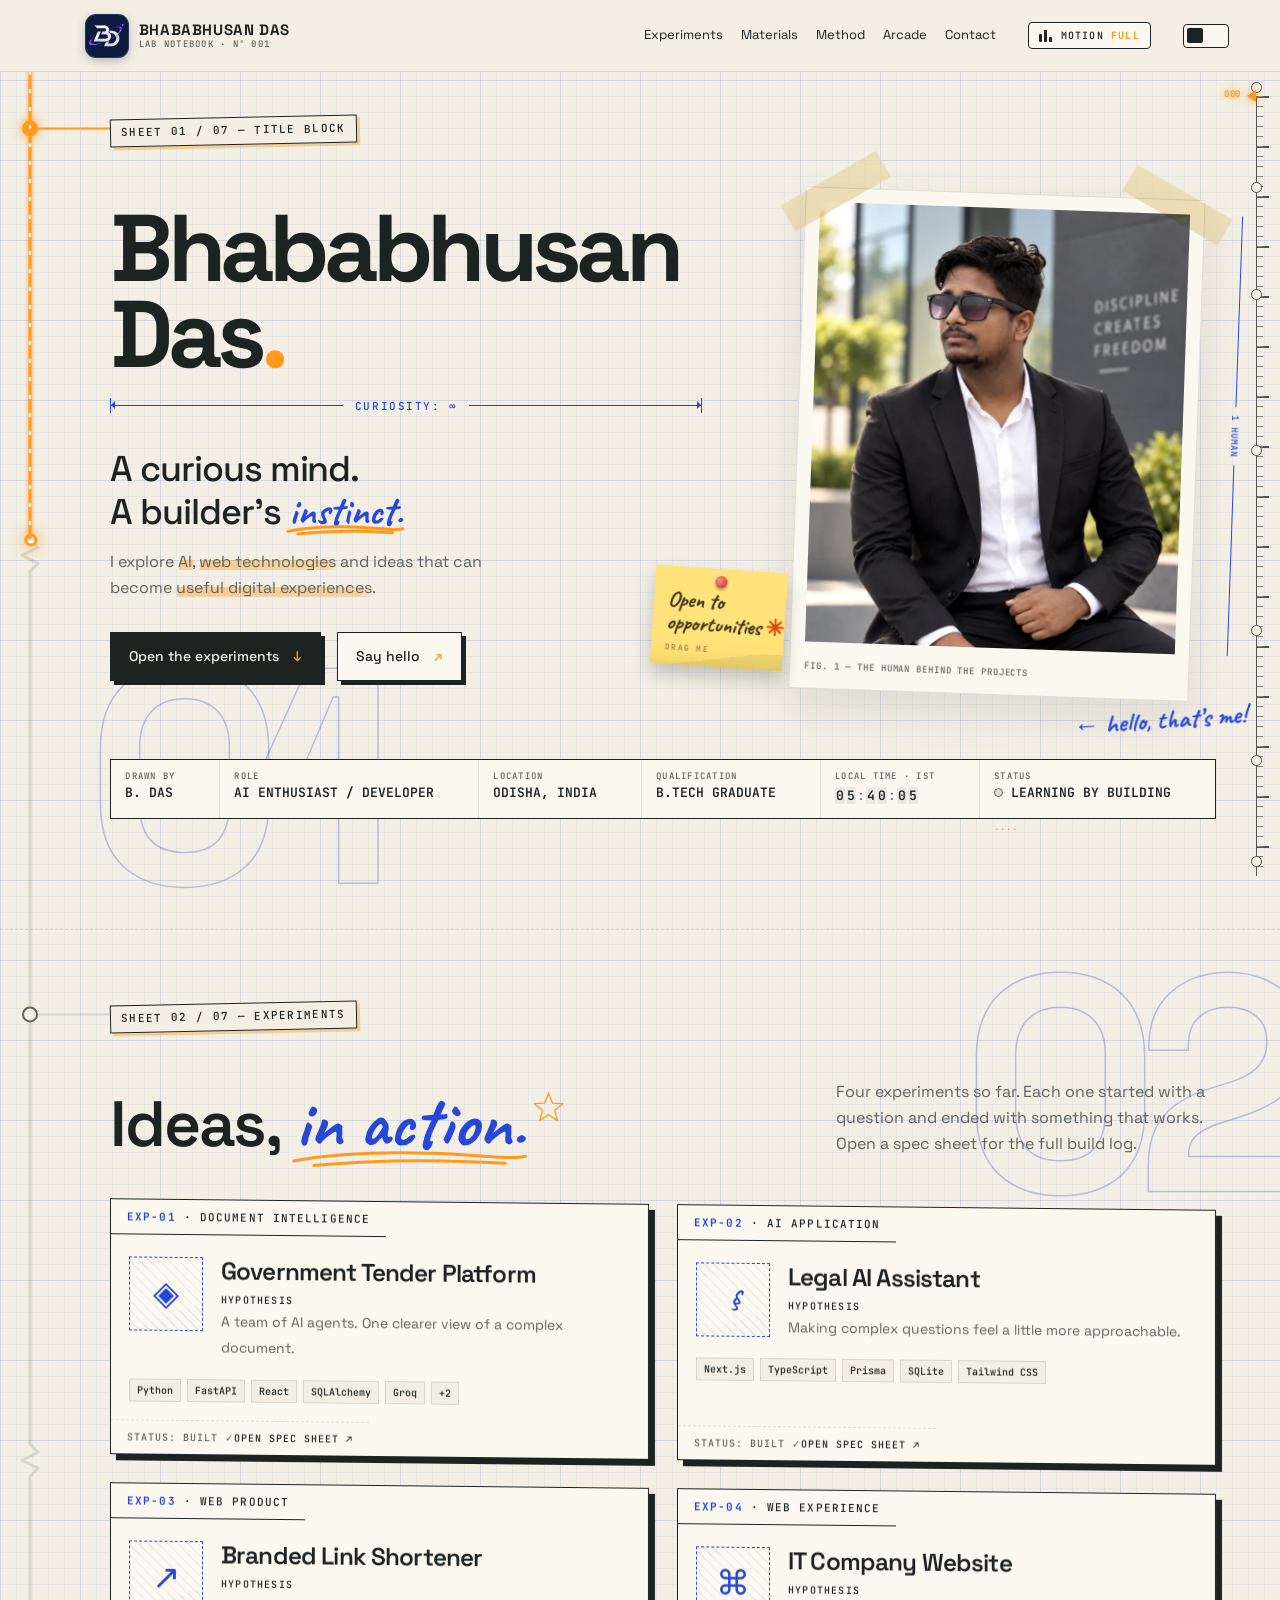
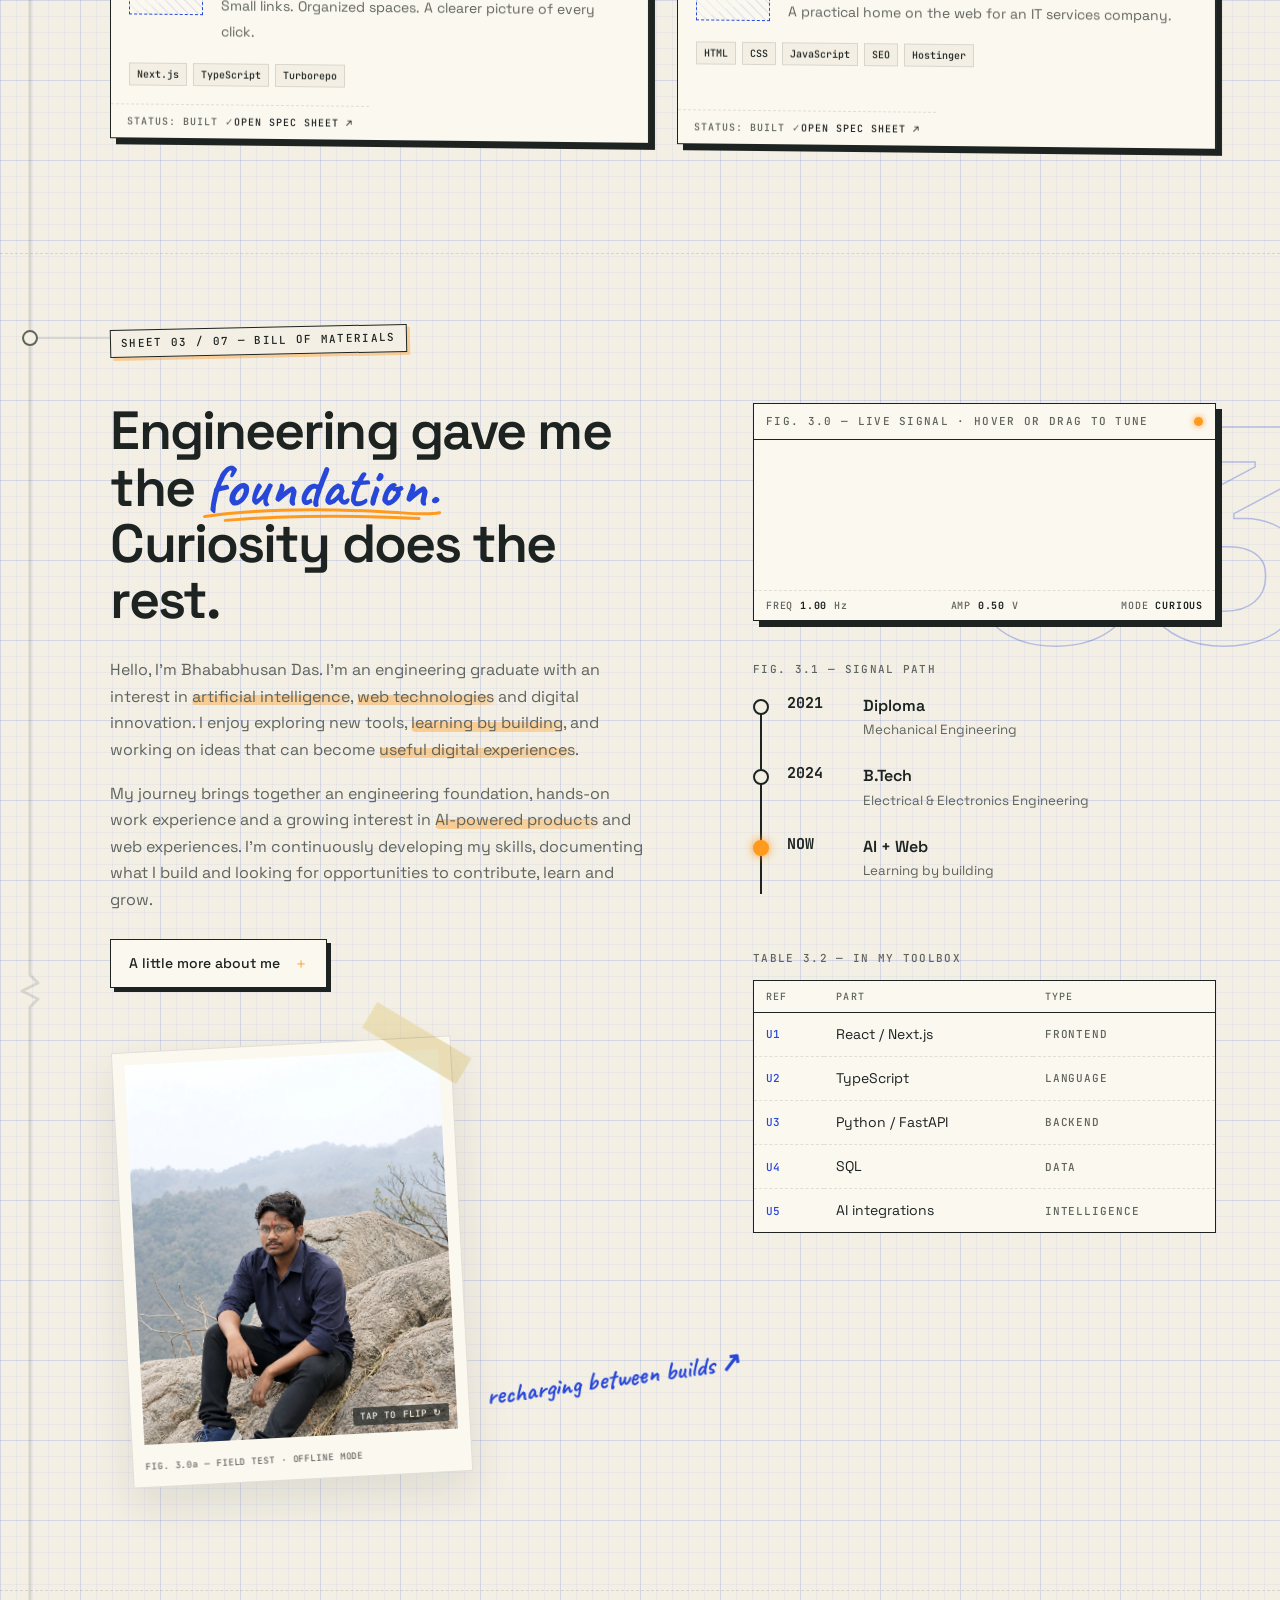
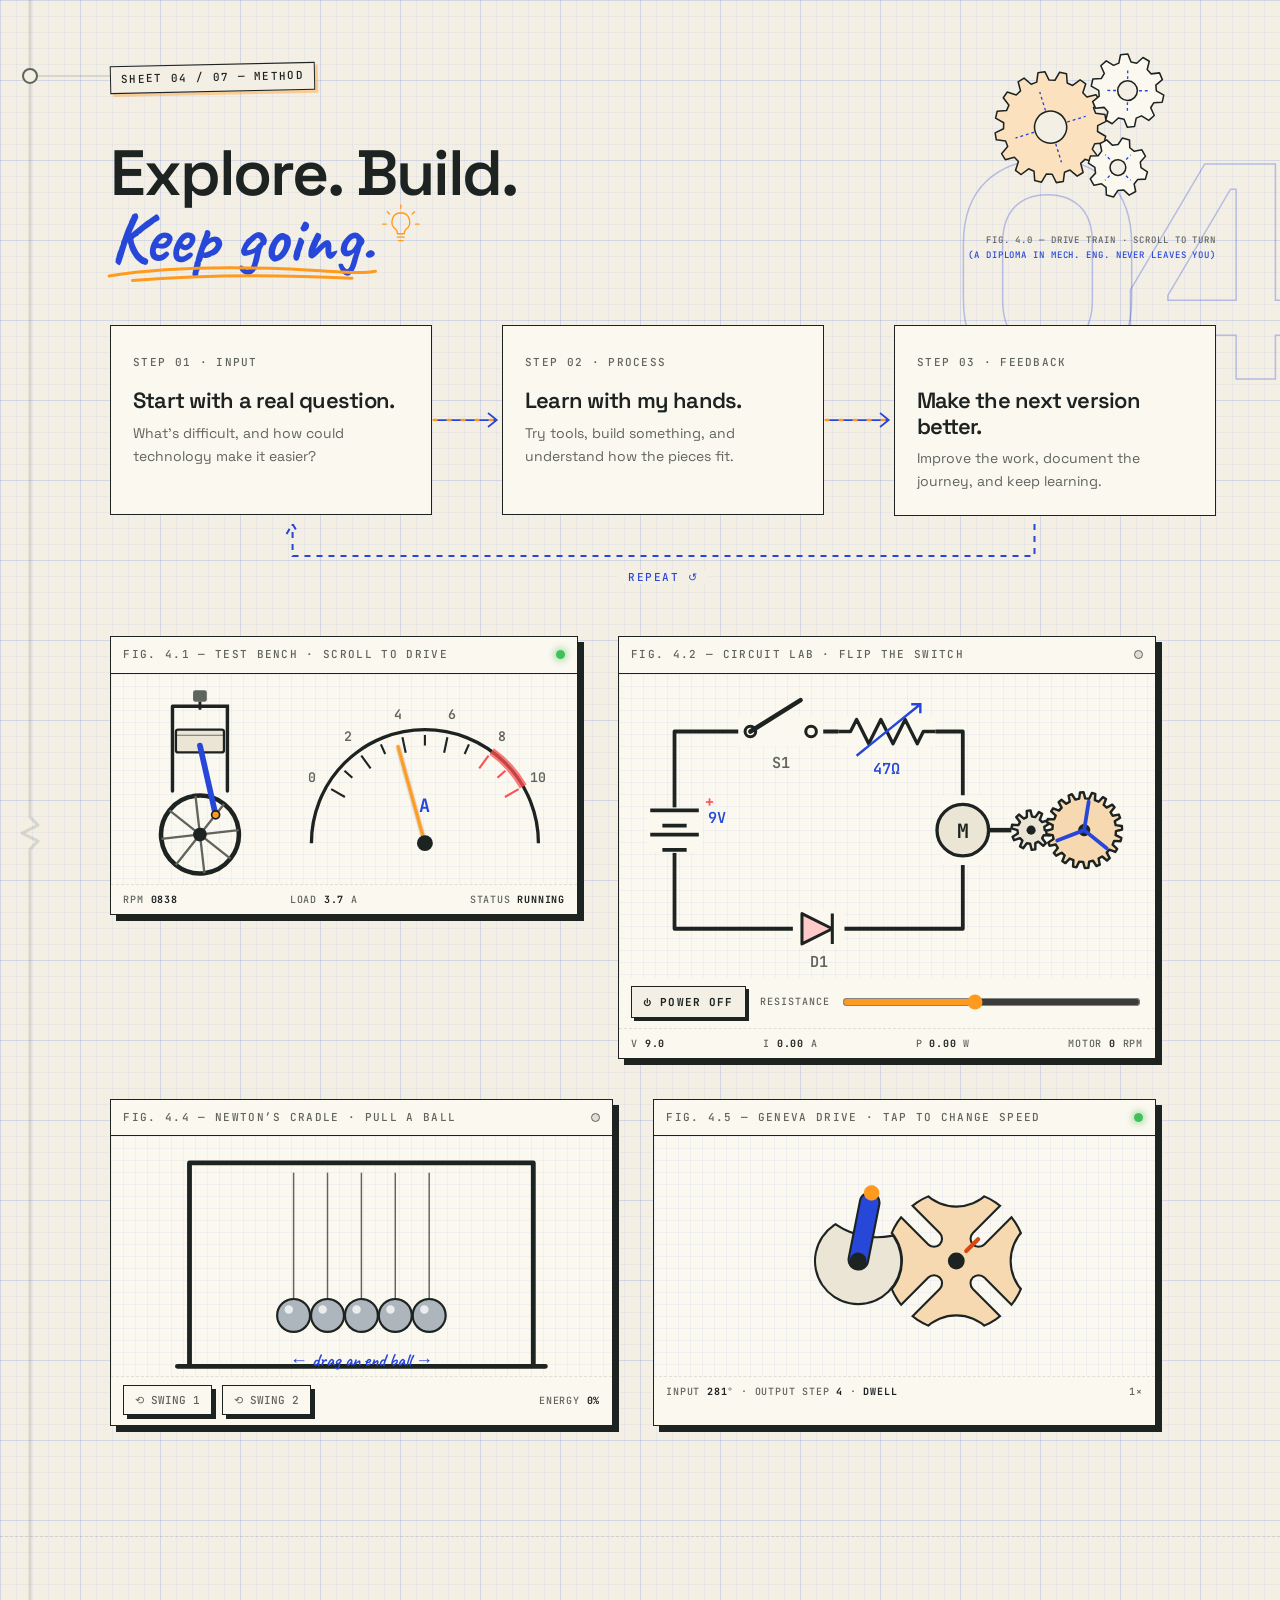
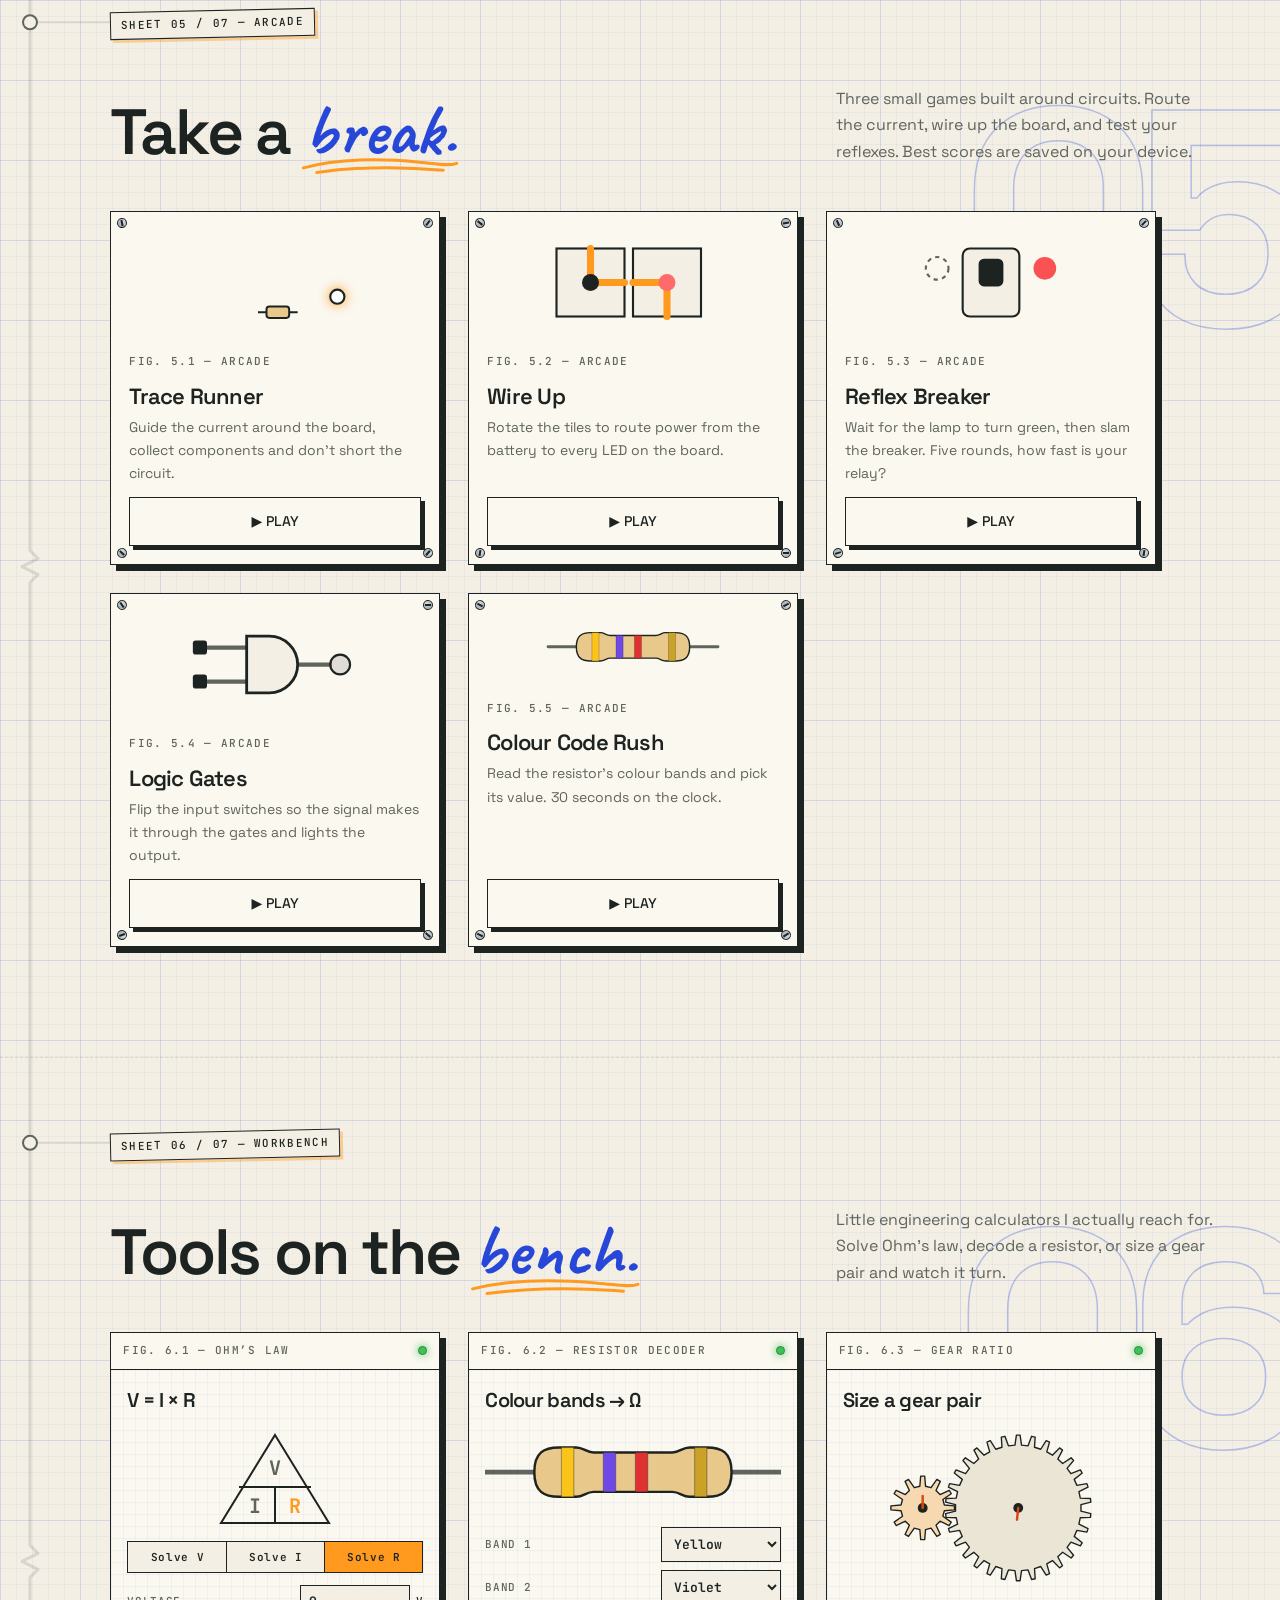
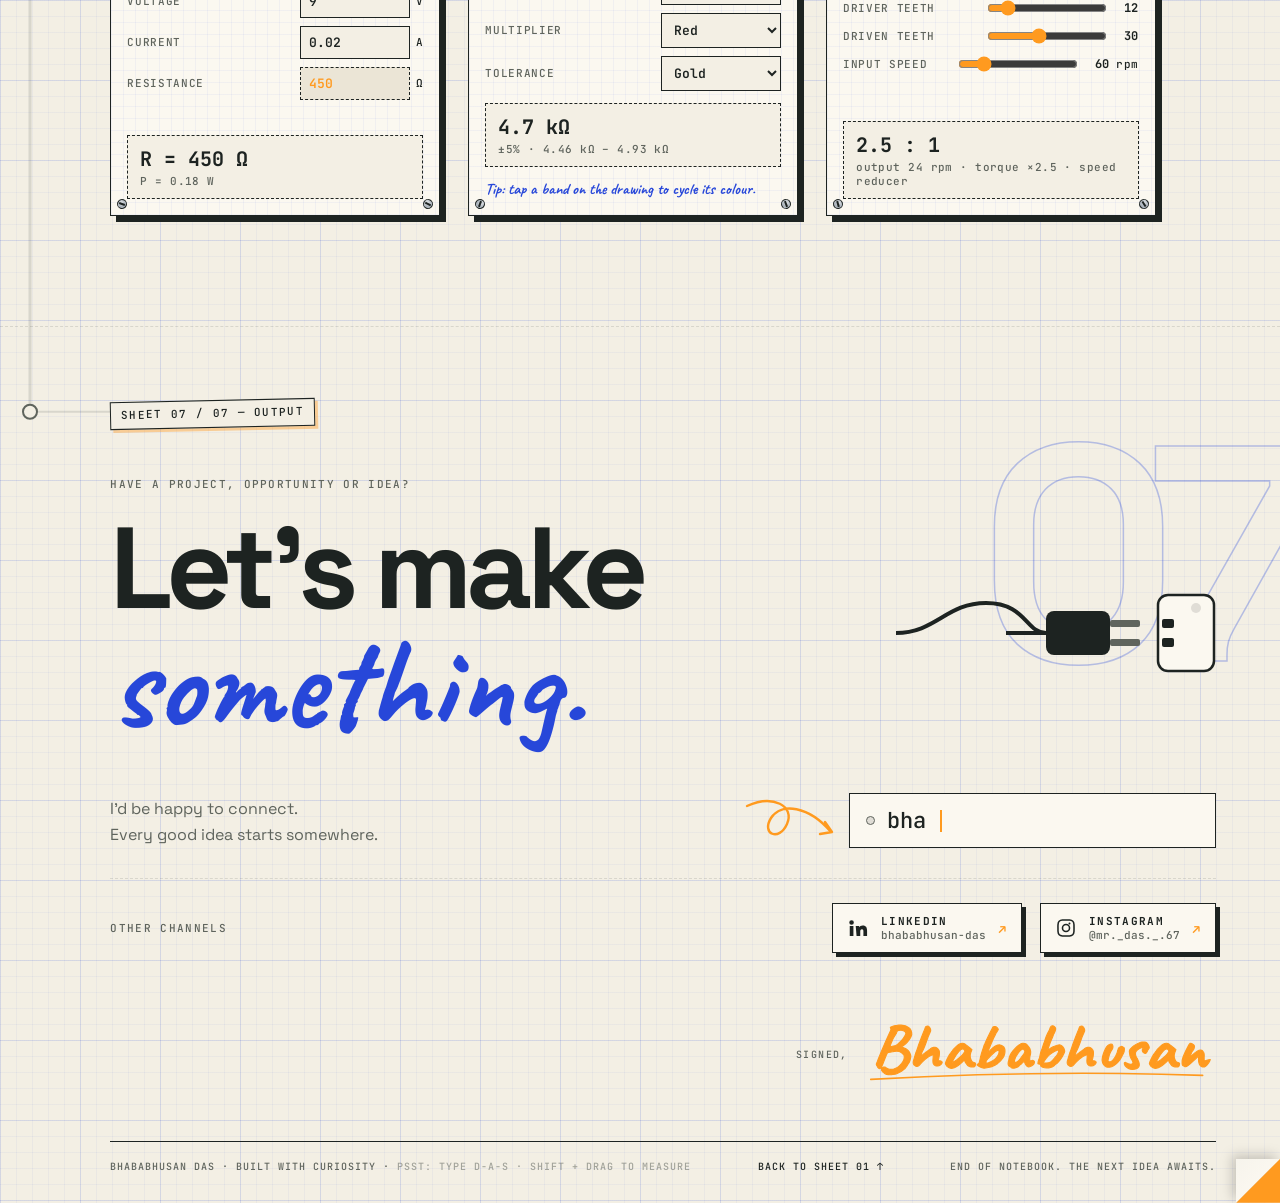
==== commit 49ca86e3: "Cut scroll lag: cache layout reads, transform-based circuit reveal, pause offscreen animations, drop" ====
--- a/index.html
+++ b/index.html
@@ -94,6 +94,7 @@
 <link rel="stylesheet" href="effects-v21.css">
 <link rel="stylesheet" href="effects-v22.css">
 <link rel="stylesheet" href="effects-v23.css">
+<link rel="stylesheet" href="effects-v24.css">
 <link rel="stylesheet" href="motion.css">
 <link rel="stylesheet" href="perf.css">
 </head>
--- a/effects-v20.css
+++ b/effects-v20.css
@@ -41,7 +41,7 @@
 
 /* 2 · live-wire flow arrows */
 .flow-arrow .current{fill:none;stroke:var(--amber);stroke-width:3;stroke-linecap:round;stroke-dasharray:3 13;opacity:0;transition:opacity .4s 1.2s;
-  filter:drop-shadow(0 0 3px var(--amber));animation:current-run .7s linear infinite}
+  animation:current-run .7s linear infinite}
 .flow.is-visible .flow-arrow .current,.flow-arrow.drawn .current{opacity:1}
 @keyframes current-run{to{stroke-dashoffset:-16}}
 
--- a/effects-v21.css
+++ b/effects-v21.css
@@ -14,7 +14,7 @@
 .cl-svg{display:block;width:100%;height:auto;padding:12px 10px 4px;box-sizing:border-box;overflow:visible;
   background:linear-gradient(var(--grid-fine) 1px,transparent 1px) 0 0/12px 12px,linear-gradient(90deg,var(--grid-fine) 1px,transparent 1px) 0 0/12px 12px}
 .cl-svg .wire{fill:none;stroke:var(--ink);stroke-width:2.5;stroke-linejoin:round}
-.cl-svg .flow{fill:none;stroke:var(--amber);stroke-width:3.5;stroke-linecap:round;stroke-dasharray:3 14;opacity:0;transition:opacity .3s;filter:drop-shadow(0 0 3px var(--amber))}
+.cl-svg .flow{fill:none;stroke:var(--amber);stroke-width:3.5;stroke-linecap:round;stroke-dasharray:3 14;opacity:0;transition:opacity .3s}
 .circuit-lab.on .flow{opacity:1}
 .cl-svg .gap{fill:var(--card)}
 .cl-svg text{font:600 10px var(--mono);fill:var(--muted);text-anchor:middle}
--- a/effects-v22.css
+++ b/effects-v22.css
@@ -94,10 +94,9 @@
 .geneva svg{cursor:pointer}
 .geneva .wheel{fill:#f6d9b0}
 .geneva .wheel-edge{fill:none;stroke:var(--ink);stroke-width:0}
-.geneva .gw{filter:drop-shadow(0 0 0 var(--ink)) drop-shadow(1.5px 0 0 var(--ink)) drop-shadow(-1.5px 0 0 var(--ink)) drop-shadow(0 1.5px 0 var(--ink)) drop-shadow(0 -1.5px 0 var(--ink))}
+.geneva .outline{fill:var(--ink)}
 .geneva .lock{fill:var(--paper-2)}
-.geneva .dw{filter:drop-shadow(1.5px 0 0 var(--ink)) drop-shadow(-1.5px 0 0 var(--ink)) drop-shadow(0 1.5px 0 var(--ink)) drop-shadow(0 -1.5px 0 var(--ink))}
-.geneva .arm{fill:var(--blue)}
+.geneva .arm{fill:var(--blue);stroke:var(--ink);stroke-width:1.5}
 .geneva .pin{fill:var(--amber)}
 .geneva .hub{fill:var(--ink)}
 .geneva .mark{stroke:#d9480f;stroke-width:3;stroke-linecap:round}
--- a/effects-v23.css
+++ b/effects-v23.css
@@ -134,10 +134,10 @@
   background:radial-gradient(circle,var(--amber) 0 2px,transparent 2.6px) 0 0/14px 14px;
   -webkit-mask:linear-gradient(#000 0 0) top/100% 5px no-repeat,linear-gradient(#000 0 0) bottom/100% 5px no-repeat,linear-gradient(#000 0 0) left/5px 100% no-repeat,linear-gradient(#000 0 0) right/5px 100% no-repeat;
   mask:linear-gradient(#000 0 0) top/100% 5px no-repeat,linear-gradient(#000 0 0) bottom/100% 5px no-repeat,linear-gradient(#000 0 0) left/5px 100% no-repeat,linear-gradient(#000 0 0) right/5px 100% no-repeat;
-  animation:marquee .6s steps(2) infinite;filter:drop-shadow(0 0 3px var(--amber))}
-.arcade-shelf .arcade:hover:before,.arcade-shelf .arcade:focus-within:before{opacity:1}
+}
+.arcade-shelf .arcade:hover:before,.arcade-shelf .arcade:focus-within:before{opacity:1;animation:marquee .6s steps(2) infinite}
 @keyframes marquee{to{background-position:7px 7px}}
-@media (pointer:coarse){.arcade-shelf .arcade.screwed:before{opacity:.8}}
+@media (pointer:coarse){.arcade-shelf .arcade.screwed:before{opacity:.8;animation:marquee .6s steps(2) 6}}
 html[data-motion=calm] .arcade-shelf .arcade:before{animation:none}
 
 /* 5 cards on the shelf */
--- a/effects-v24.css
+++ b/effects-v24.css
@@ -0,0 +1,2 @@
+/* Lab Notebook · v24: pause animations in sheets that are off screen */
+.sheet.off *,.sheet.off *::before,.sheet.off *::after{animation-play-state:paused!important}
--- a/perf.css
+++ b/perf.css
@@ -10,7 +10,7 @@
 .header{backdrop-filter:none;-webkit-backdrop-filter:none;background:color-mix(in srgb,var(--paper) 96%,transparent)}
 
 /* 1a · lit circuit = its own layer, revealed by a growing clip window (set from script.js) */
-.circuit-clip{position:absolute;left:0;top:0;width:var(--rail);height:0;overflow:hidden;pointer-events:none;z-index:1}
+.circuit-clip{position:absolute;left:0;top:0;width:var(--rail);height:0;overflow:hidden;pointer-events:none;z-index:1;will-change:transform}
 .circuit-lit{position:absolute;left:0;top:0;width:var(--rail);overflow:visible;will-change:transform}
 .circuit-lit path{fill:none;stroke-linecap:round;stroke-linejoin:round}
 
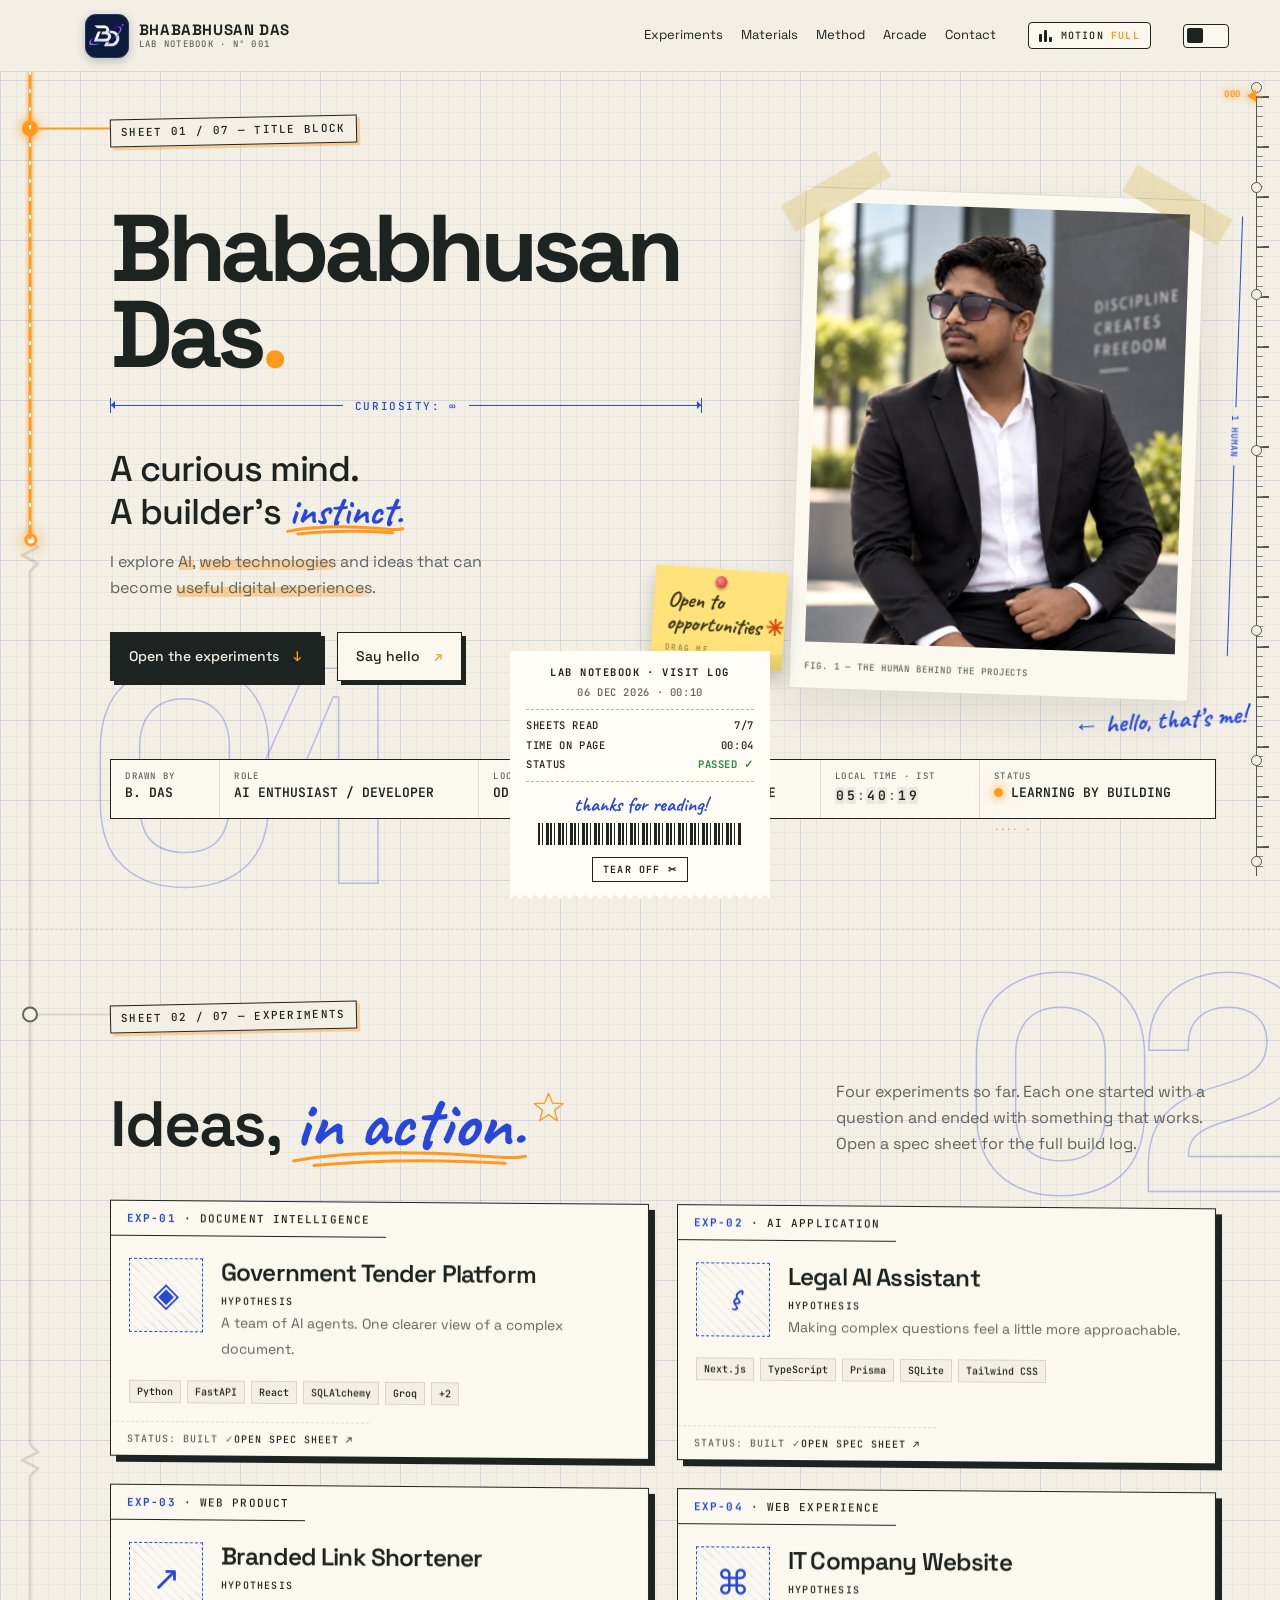
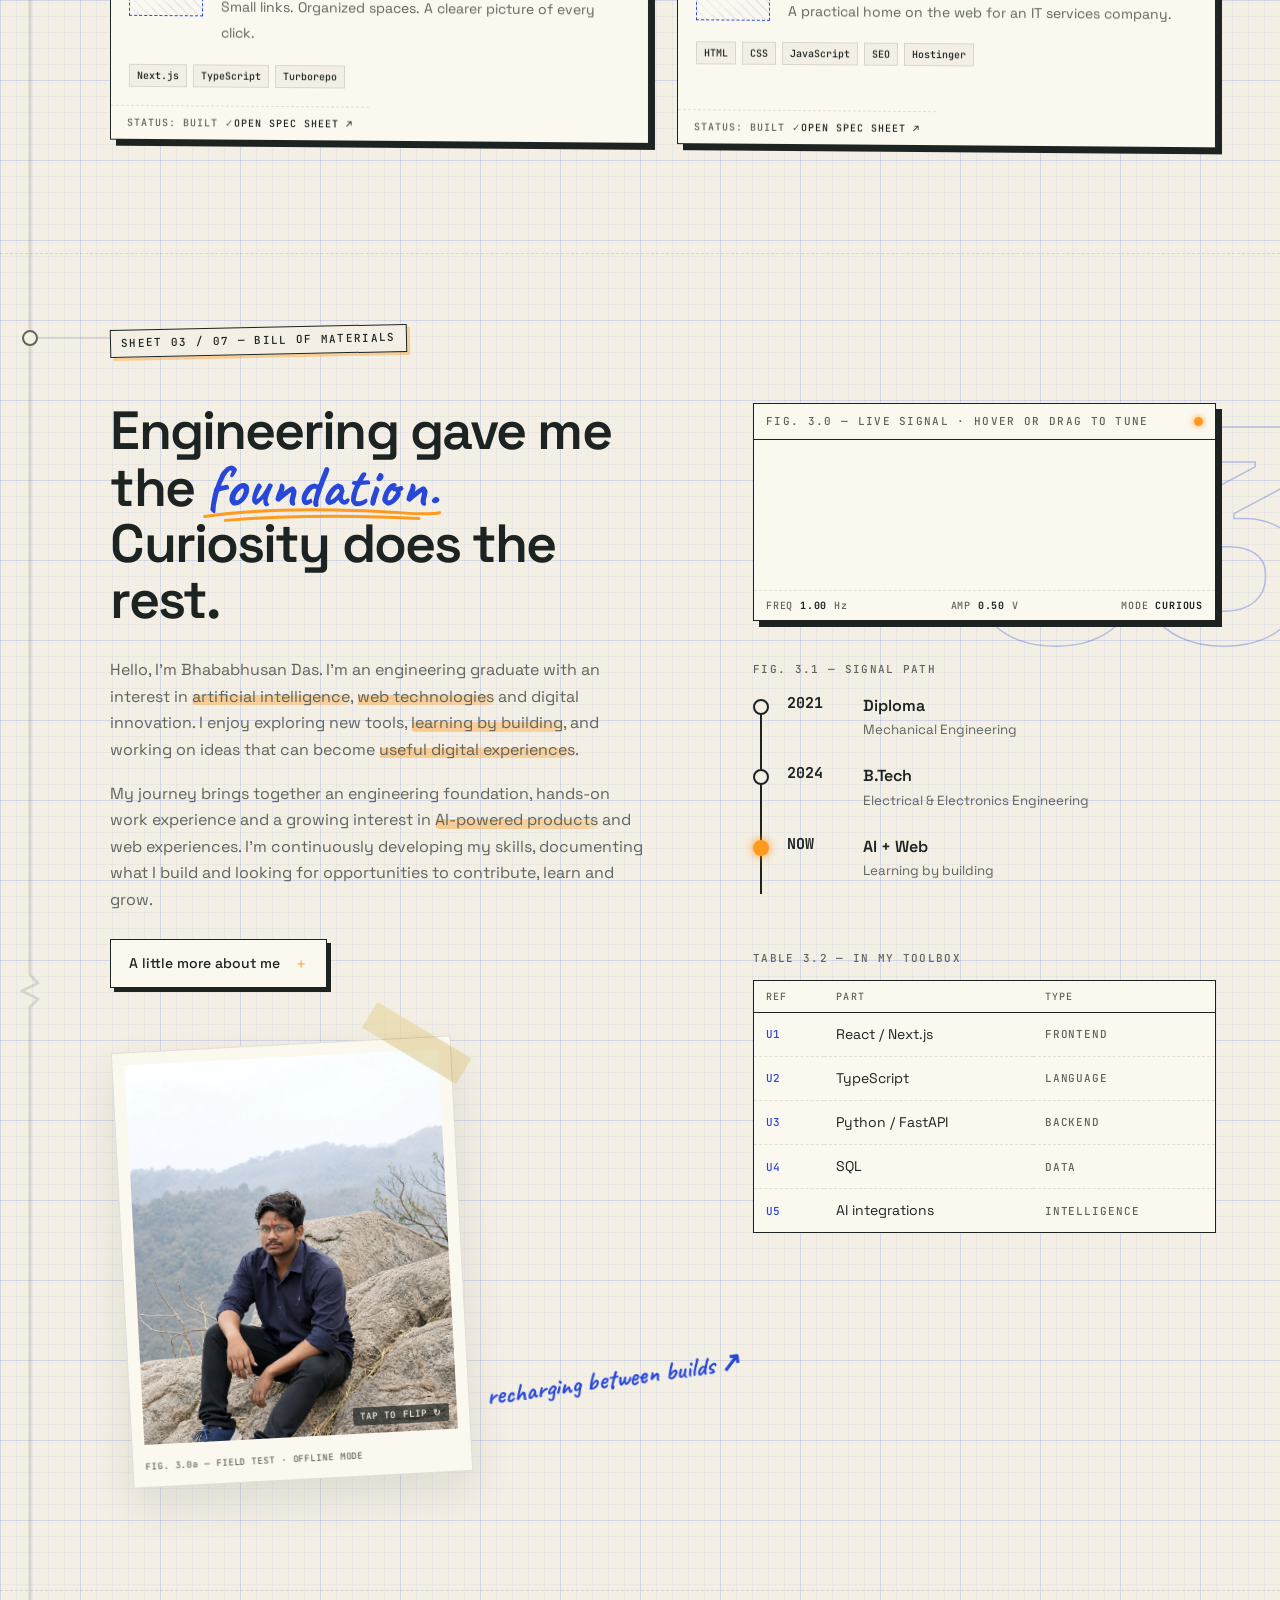
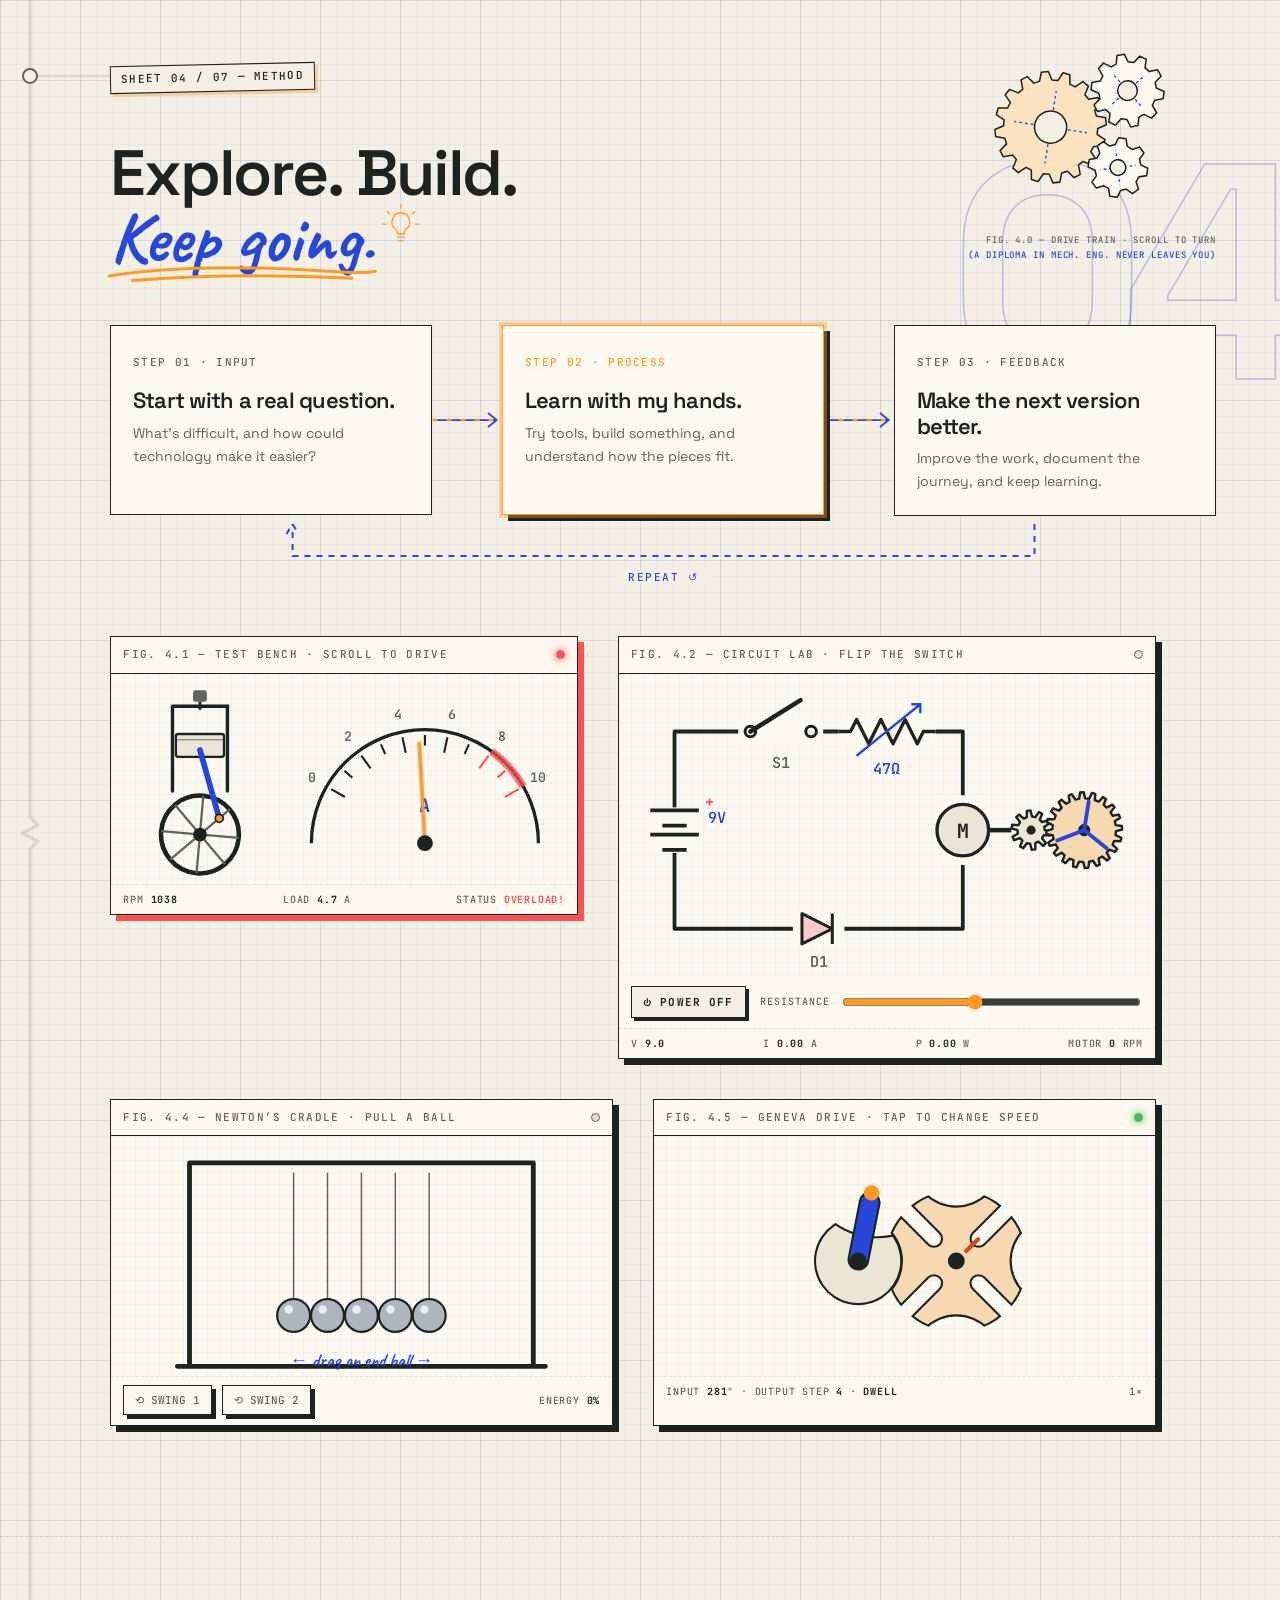
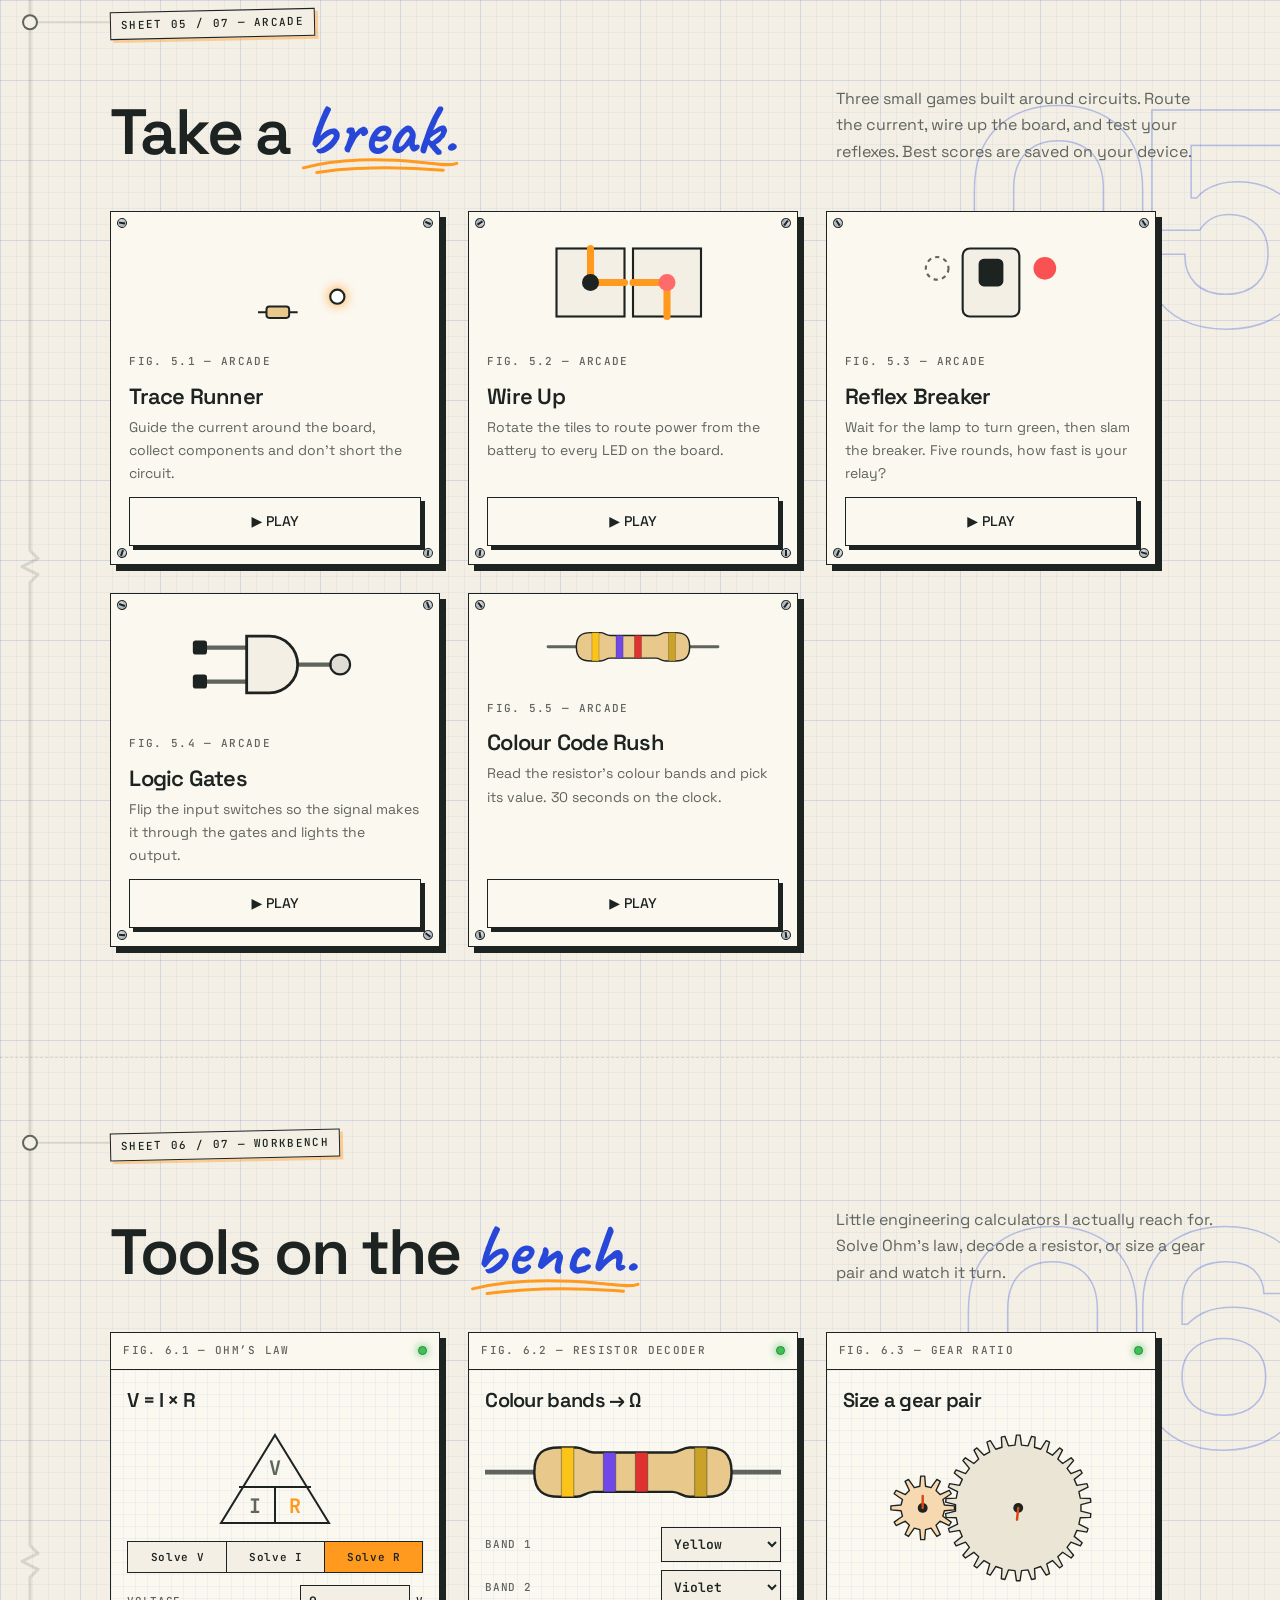
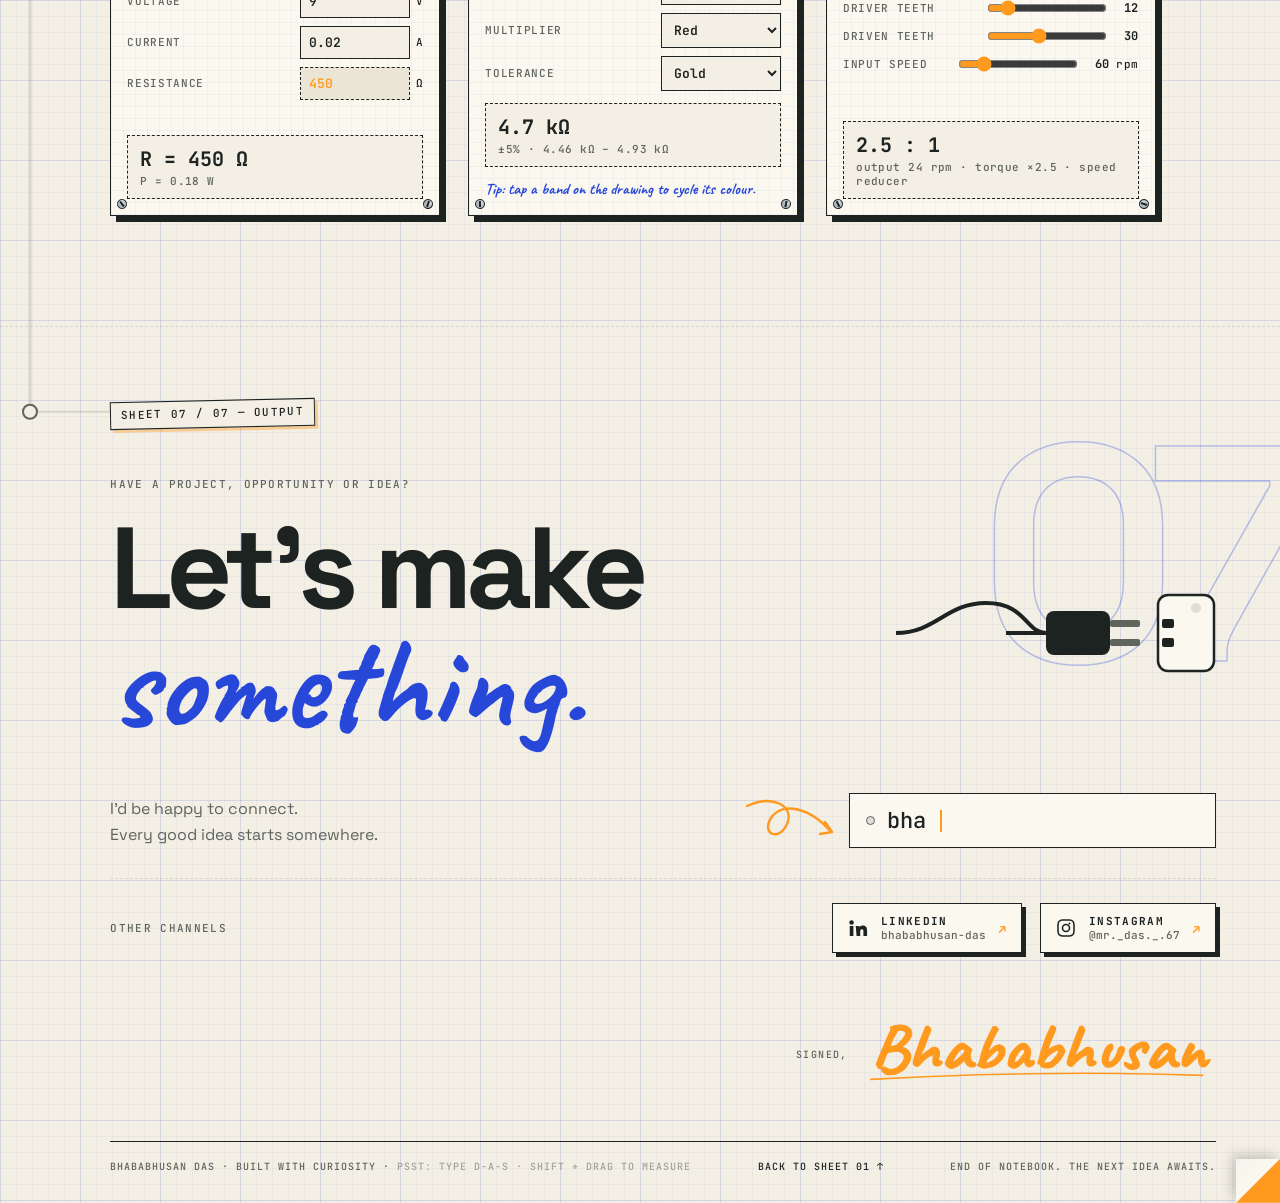
==== commit 45e50c6a: "Add Vercel Web Analytics to the main page Co-Authored-By: Claude Opus 5.5 <noreply@anthropic.com>" ====
--- a/index.html
+++ b/index.html
@@ -97,6 +97,9 @@
 <link rel="stylesheet" href="effects-v24.css">
 <link rel="stylesheet" href="motion.css">
 <link rel="stylesheet" href="perf.css">
+<!-- Vercel Web Analytics: privacy-friendly visit counts, no cookies (main page only; /mine is not tracked) -->
+<script>window.va = window.va || function () { (window.vaq = window.vaq || []).push(arguments); };</script>
+<script defer src="/_vercel/insights/script.js"></script>
 </head>
 <body>
 <a class="skip-link" href="#main">Skip to content</a>
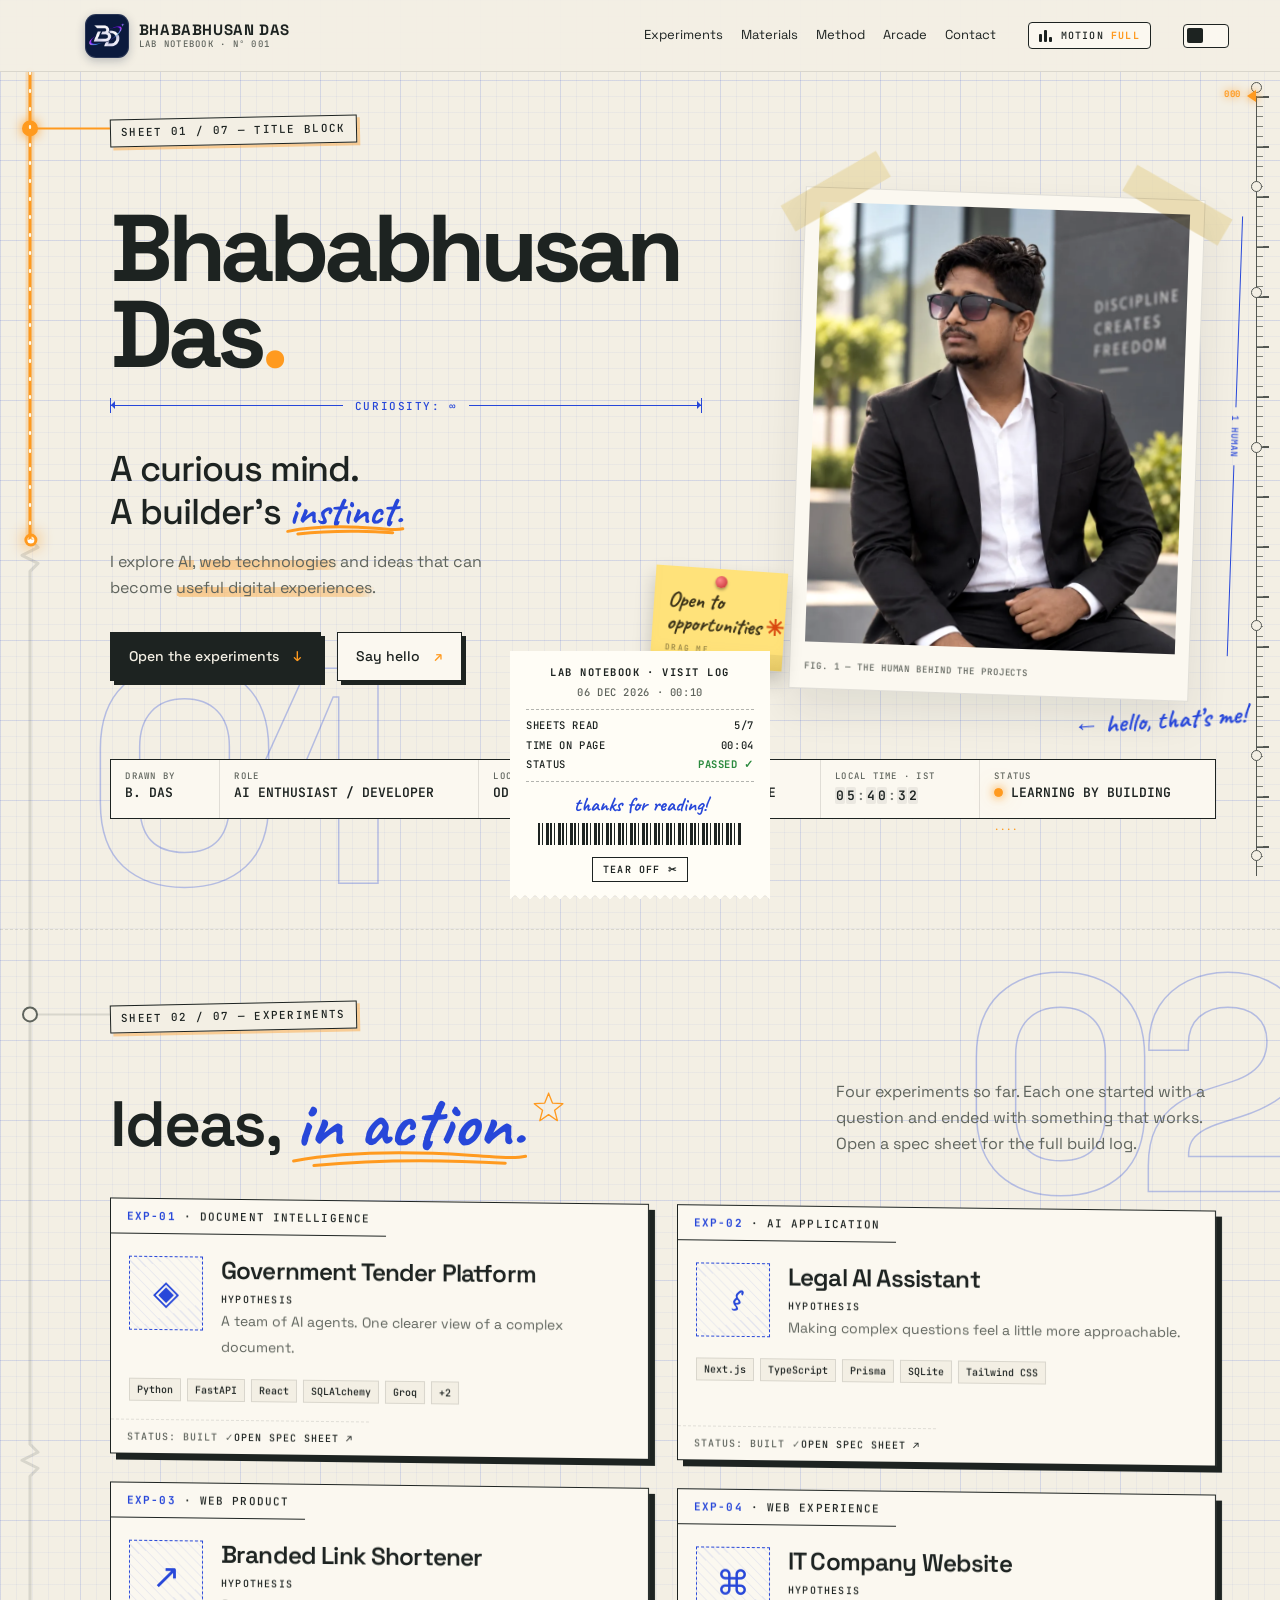
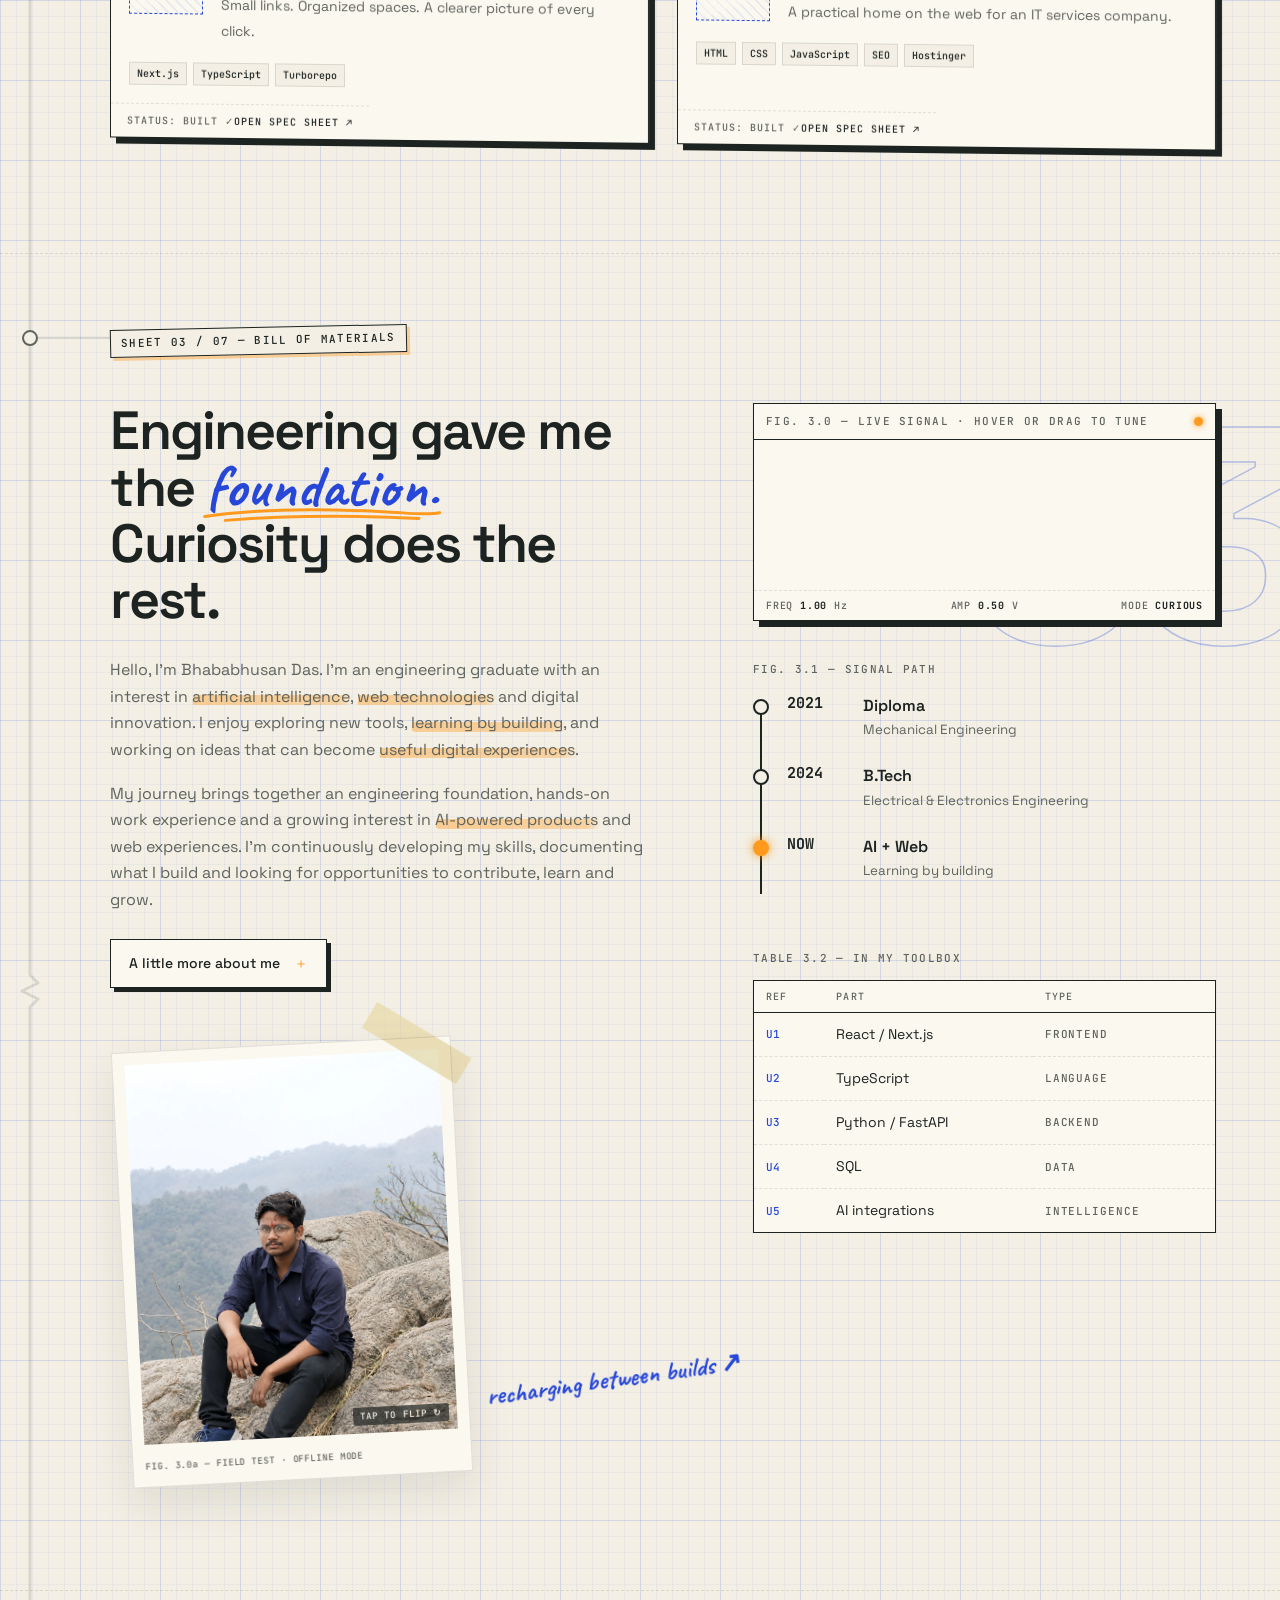
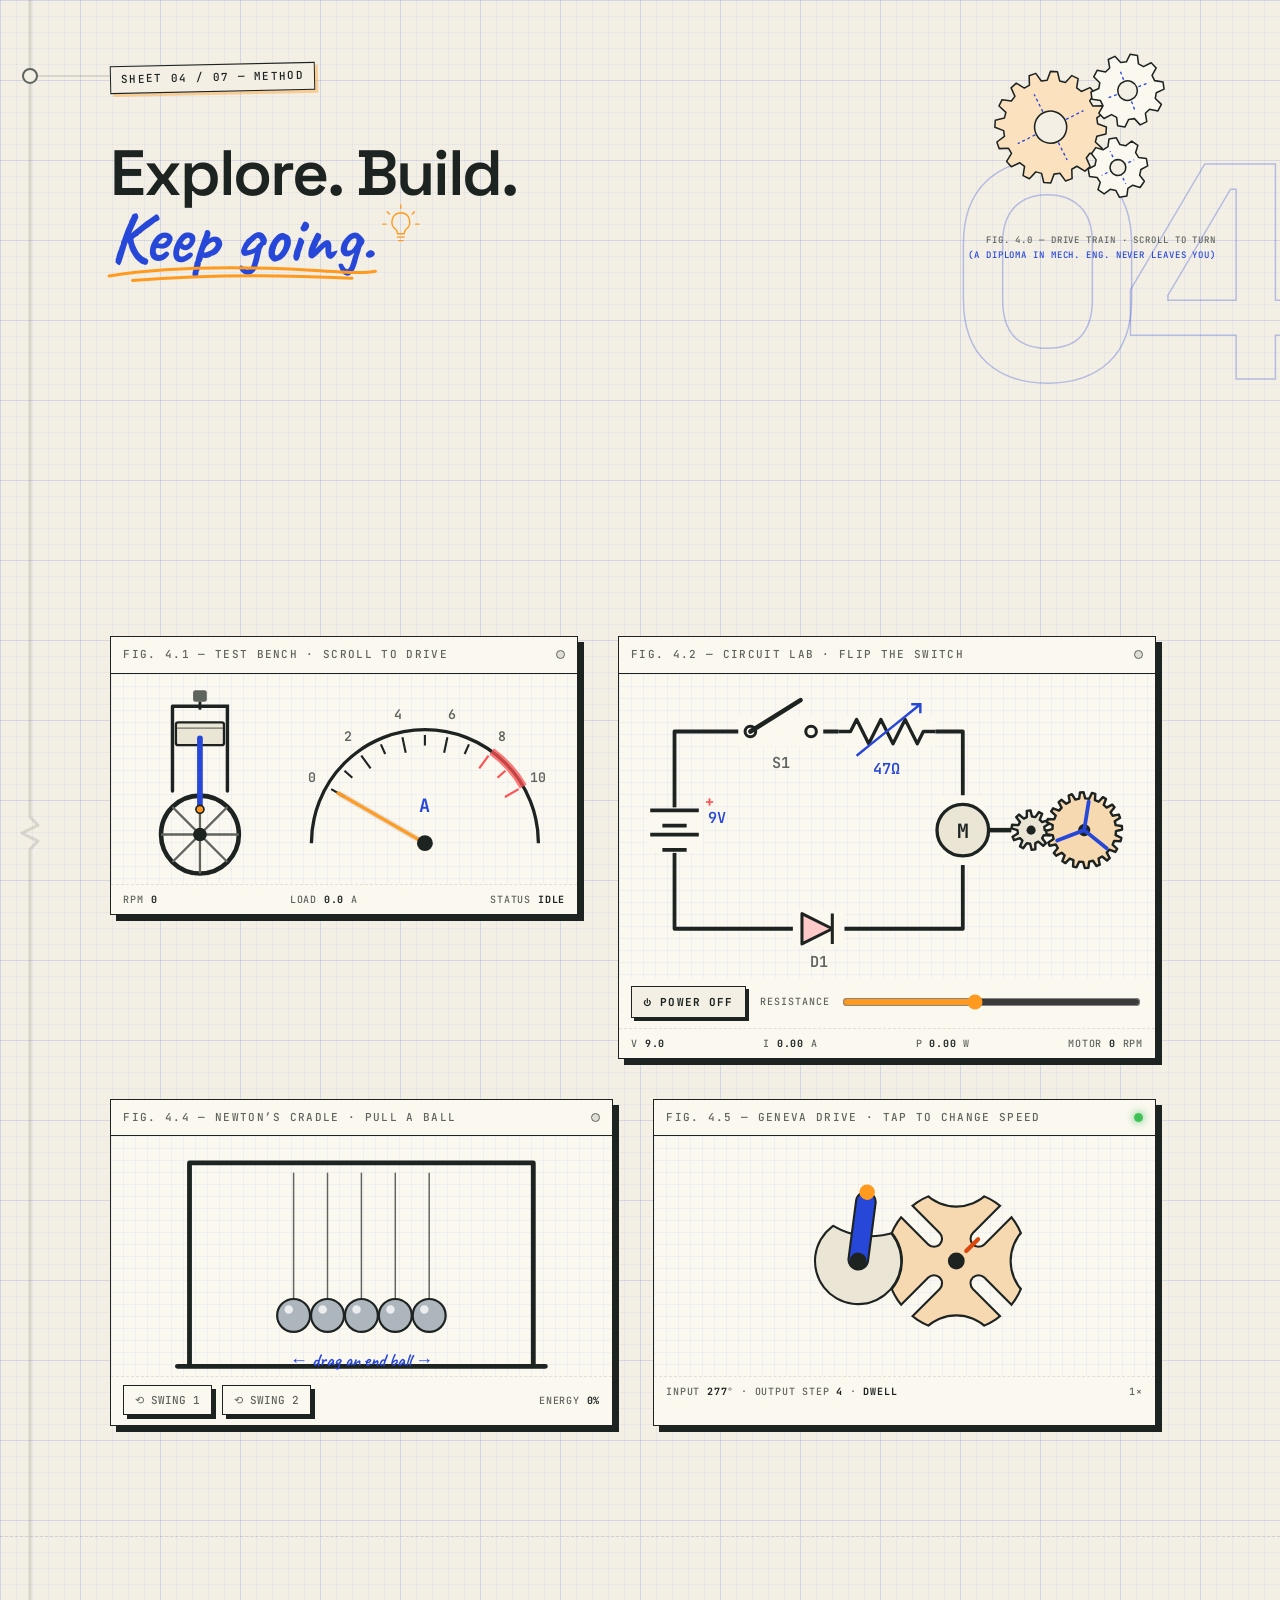
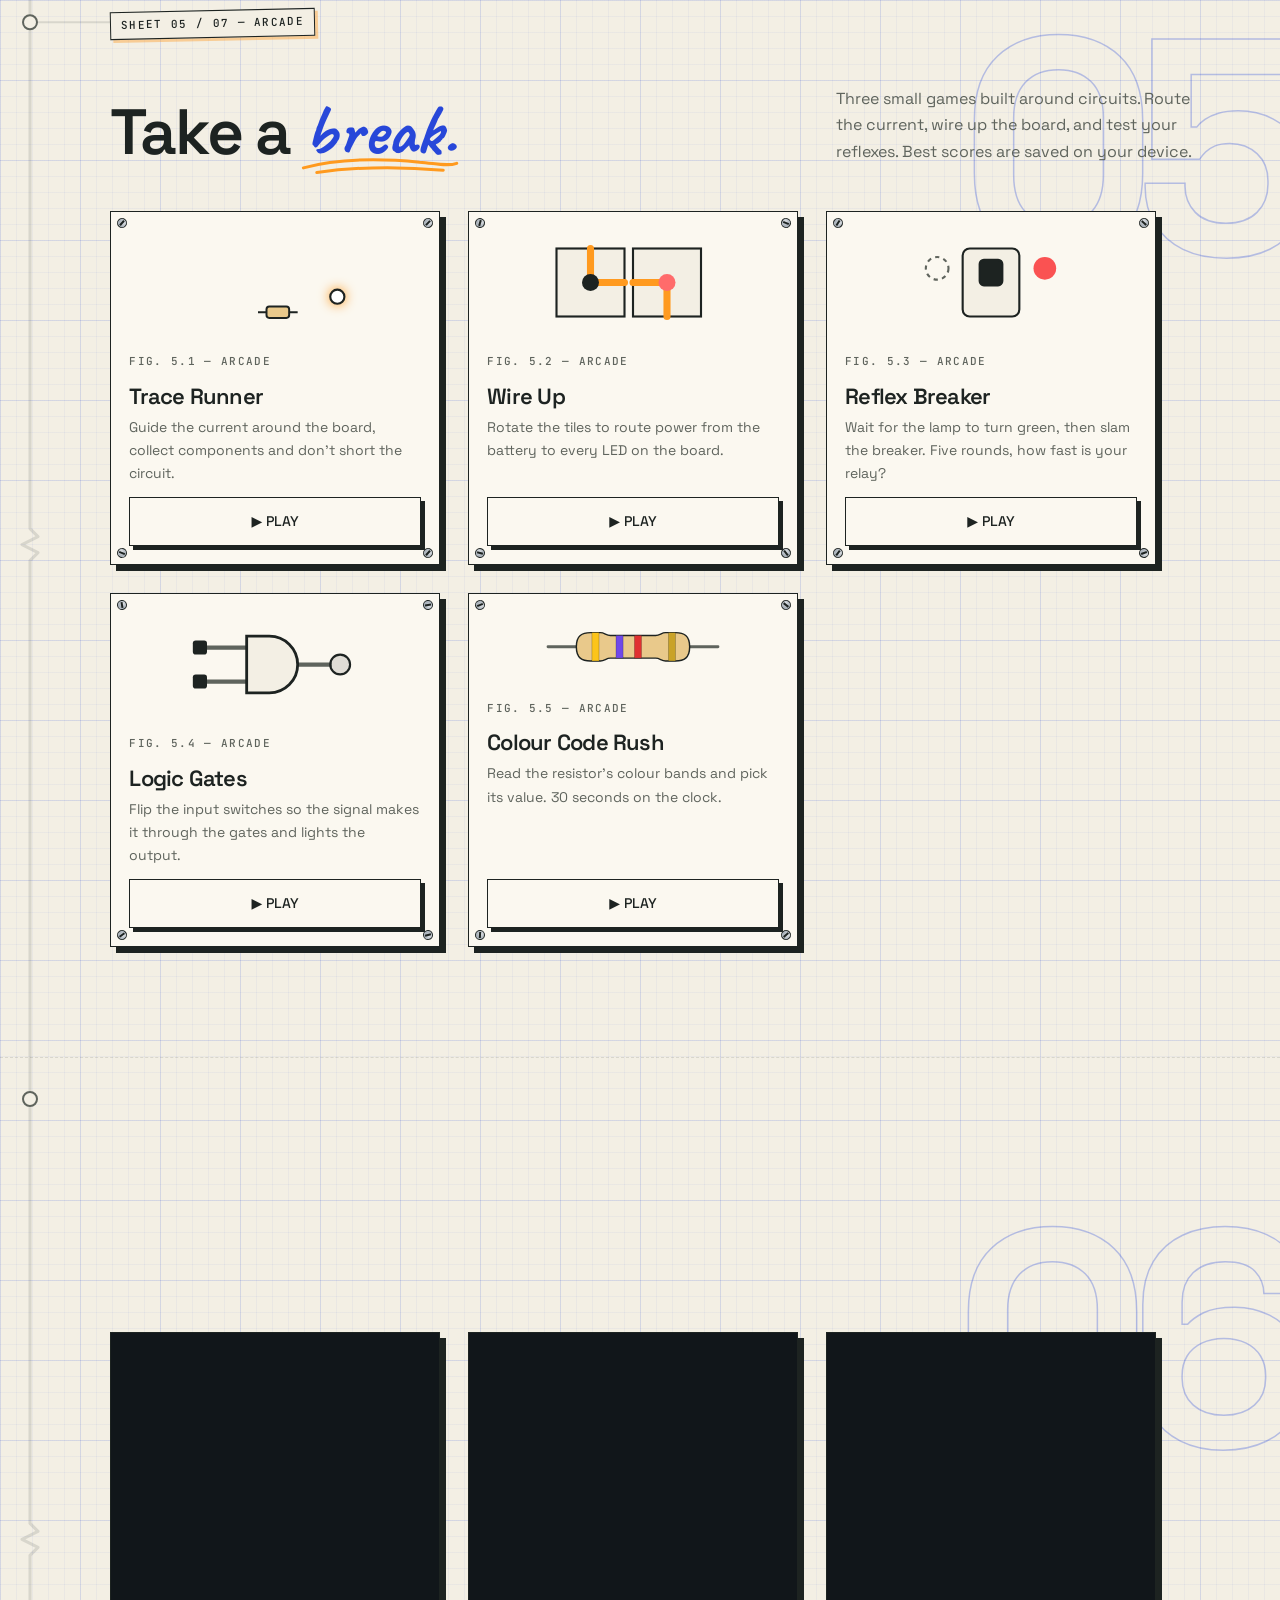
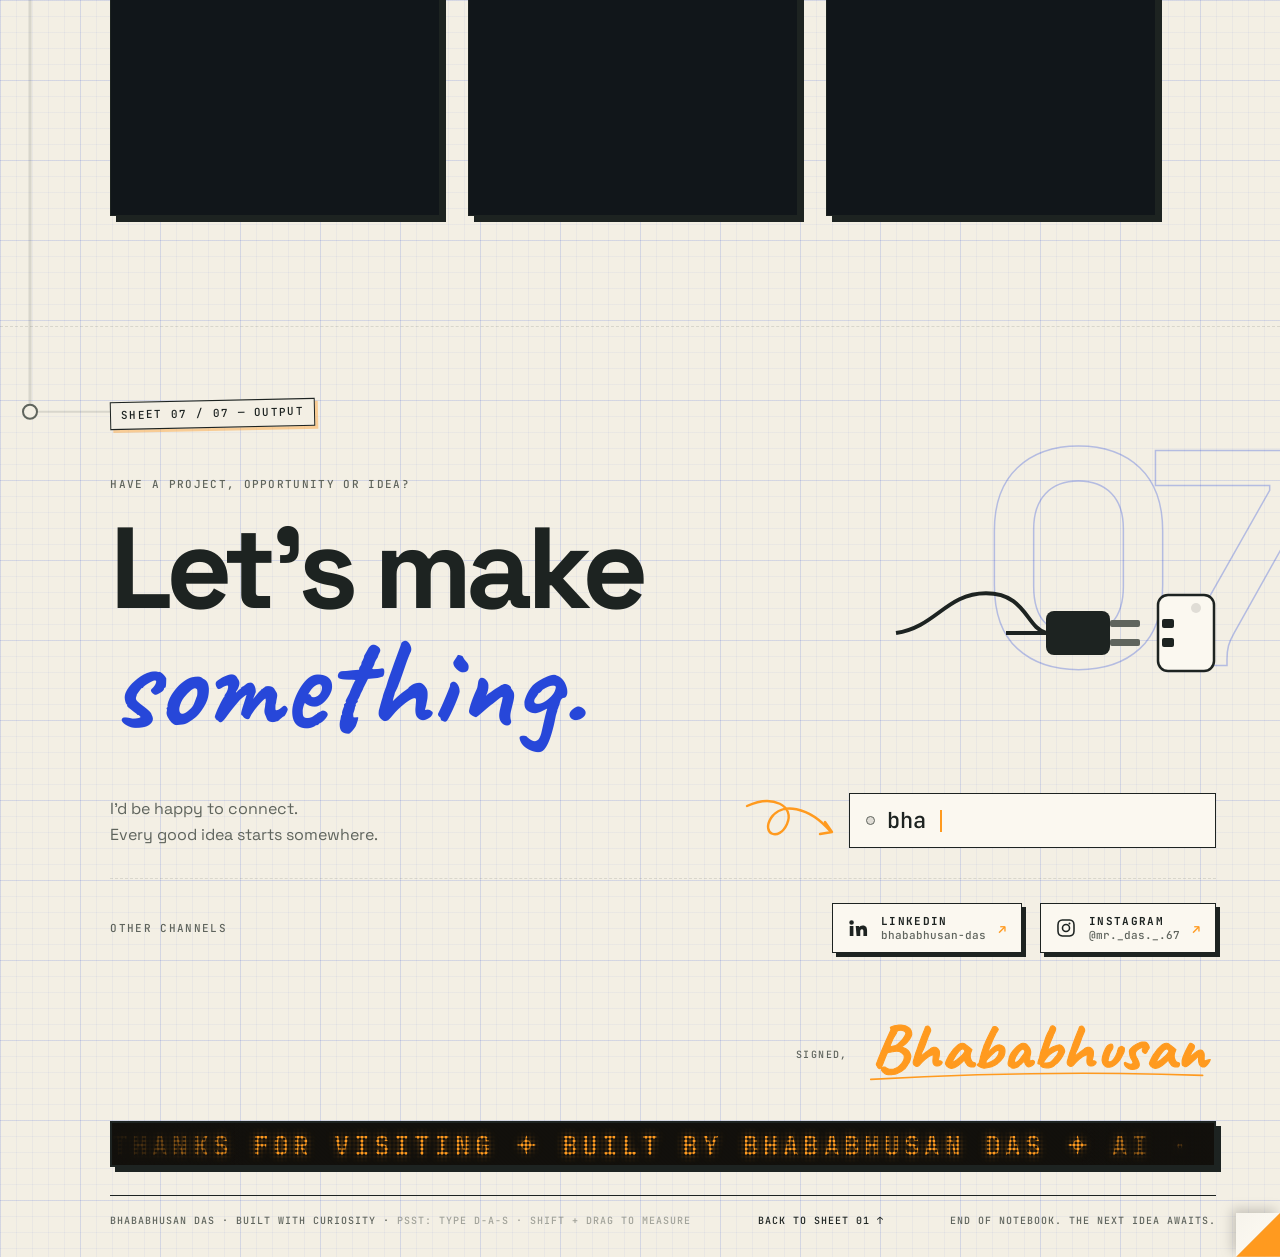
==== commit ee76b494: "Add LED ticker, swinging plug cable, drafting guide lines and bouncing Arcade heading Co-Authored-By" ====
--- a/index.html
+++ b/index.html
@@ -95,6 +95,7 @@
 <link rel="stylesheet" href="effects-v22.css">
 <link rel="stylesheet" href="effects-v23.css">
 <link rel="stylesheet" href="effects-v24.css">
+<link rel="stylesheet" href="effects-v25.css">
 <link rel="stylesheet" href="motion.css">
 <link rel="stylesheet" href="perf.css">
 <!-- Vercel Web Analytics: privacy-friendly visit counts, no cookies (main page only; /mine is not tracked) -->
--- a/effects-v25.css
+++ b/effects-v25.css
@@ -0,0 +1,29 @@
+/* Lab Notebook · v25 (main site) */
+
+/* 1 · LED dot-matrix ticker */
+.ticker{position:relative;margin-top:70px;height:46px;overflow:hidden;border:2px solid var(--ink);background:#12100c;box-shadow:5px 5px 0 var(--ink)}
+.ticker-track{position:absolute;left:0;top:0;height:100%;display:flex;white-space:nowrap;animation:ticker 38s linear infinite;will-change:transform}
+.ticker-track span{display:block;padding-right:0;font:700 26px/46px var(--mono);letter-spacing:.16em;color:#ff9a1f;text-shadow:0 0 8px #ff9a1faa}
+@keyframes ticker{to{transform:translateX(-50%)}}
+/* the dot grid sits on top and turns the text into LEDs */
+.ticker-dots{position:absolute;inset:0;pointer-events:none;
+  background:radial-gradient(circle at 50% 50%,transparent 1.3px,#12100c 1.9px) 0 0/4px 4px}
+.ticker:after{content:'';position:absolute;inset:0;pointer-events:none;background:linear-gradient(90deg,#12100c,transparent 12%,transparent 88%,#12100c)}
+.output footer{margin-top:28px}
+html[data-motion=calm] .ticker-track{animation-duration:90s}
+@media (prefers-reduced-motion:reduce){.ticker-track{animation:none}}
+@media (max-width:700px){.ticker{margin-top:50px;height:38px}.ticker-track span{font-size:21px;line-height:38px}}
+
+/* 3 · drafting guide line */
+.guide{position:absolute;left:0;bottom:-14px;width:100%;max-width:640px;height:14px;pointer-events:none;color:var(--blue);animation:guide-out .5s ease-in 2.05s forwards}
+.guide i{position:absolute;left:0;top:0;width:100%;height:1.5px;background:currentColor;transform-origin:0 50%;transform:scaleX(0);animation:guide-draw .9s cubic-bezier(.6,0,.3,1) forwards}
+.guide b{position:absolute;top:-3px;width:1.5px;height:8px;background:currentColor;opacity:0;font:500 8px var(--mono);animation:guide-tick .25s ease-out forwards}
+.guide b:nth-of-type(1){left:0;animation-delay:.15s}.guide b:nth-of-type(2){left:25%;animation-delay:.32s}
+.guide b:nth-of-type(3){left:50%;animation-delay:.5s}.guide b:nth-of-type(4){left:75%;animation-delay:.67s}
+.guide b:nth-of-type(5){left:calc(100% - 1.5px);animation-delay:.85s}
+@keyframes guide-draw{to{transform:scaleX(1)}}
+@keyframes guide-tick{from{opacity:0;transform:scaleY(0)}to{opacity:.8;transform:none}}
+@keyframes guide-out{to{opacity:0}}
+
+/* 4 · arcade heading */
+#arcade h2 .w{display:inline-block}
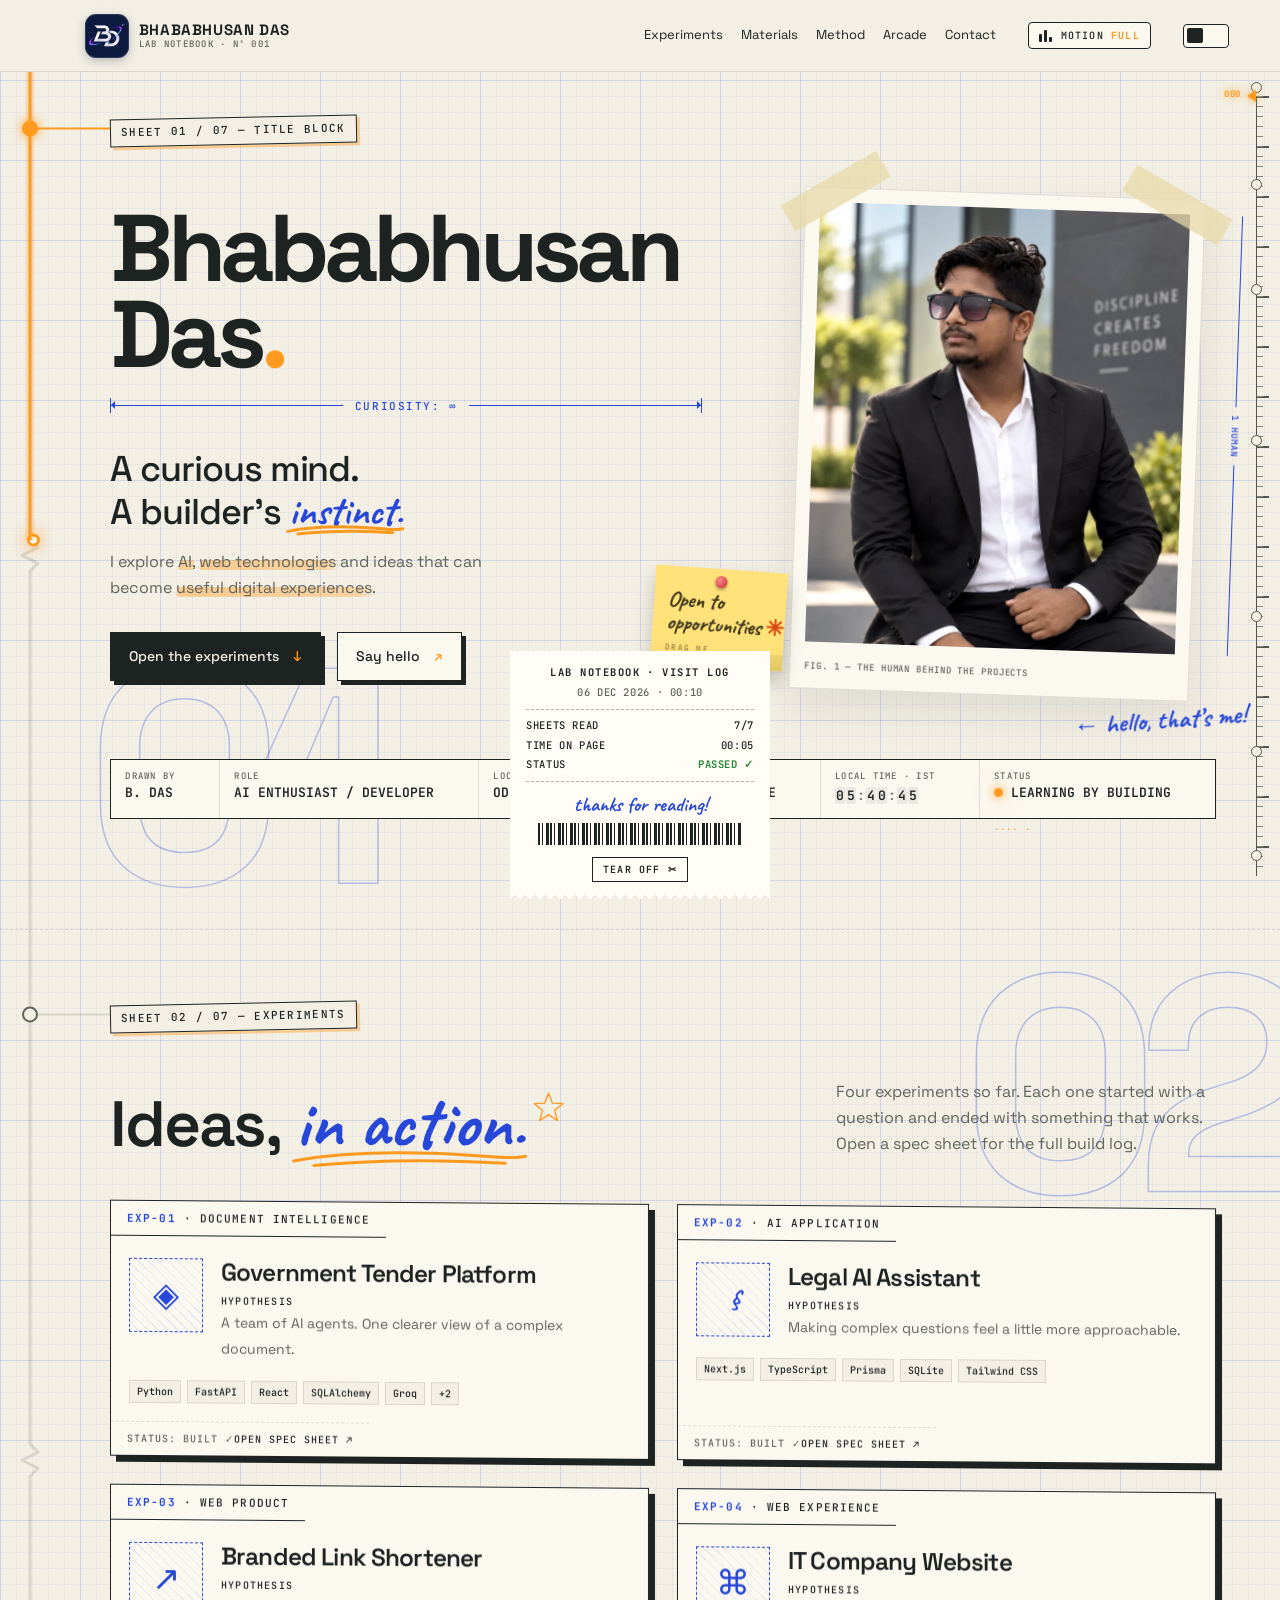
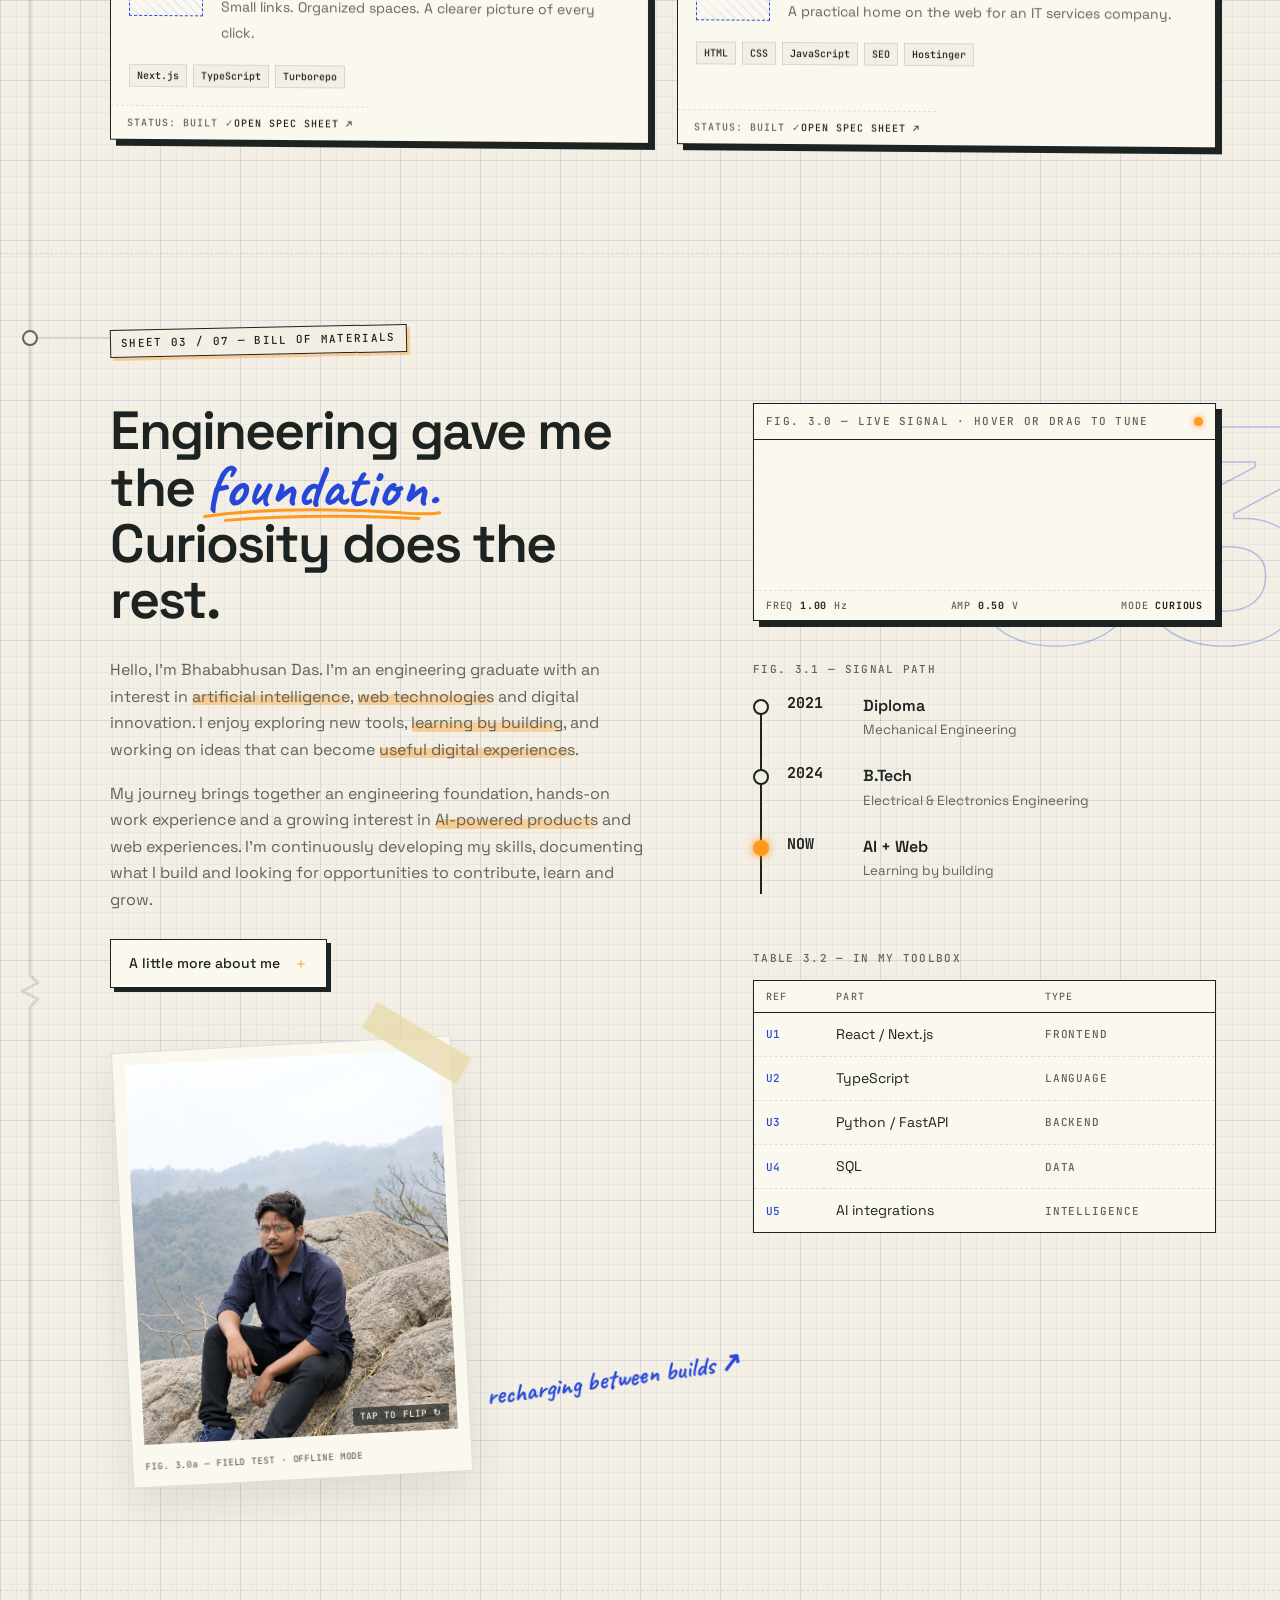
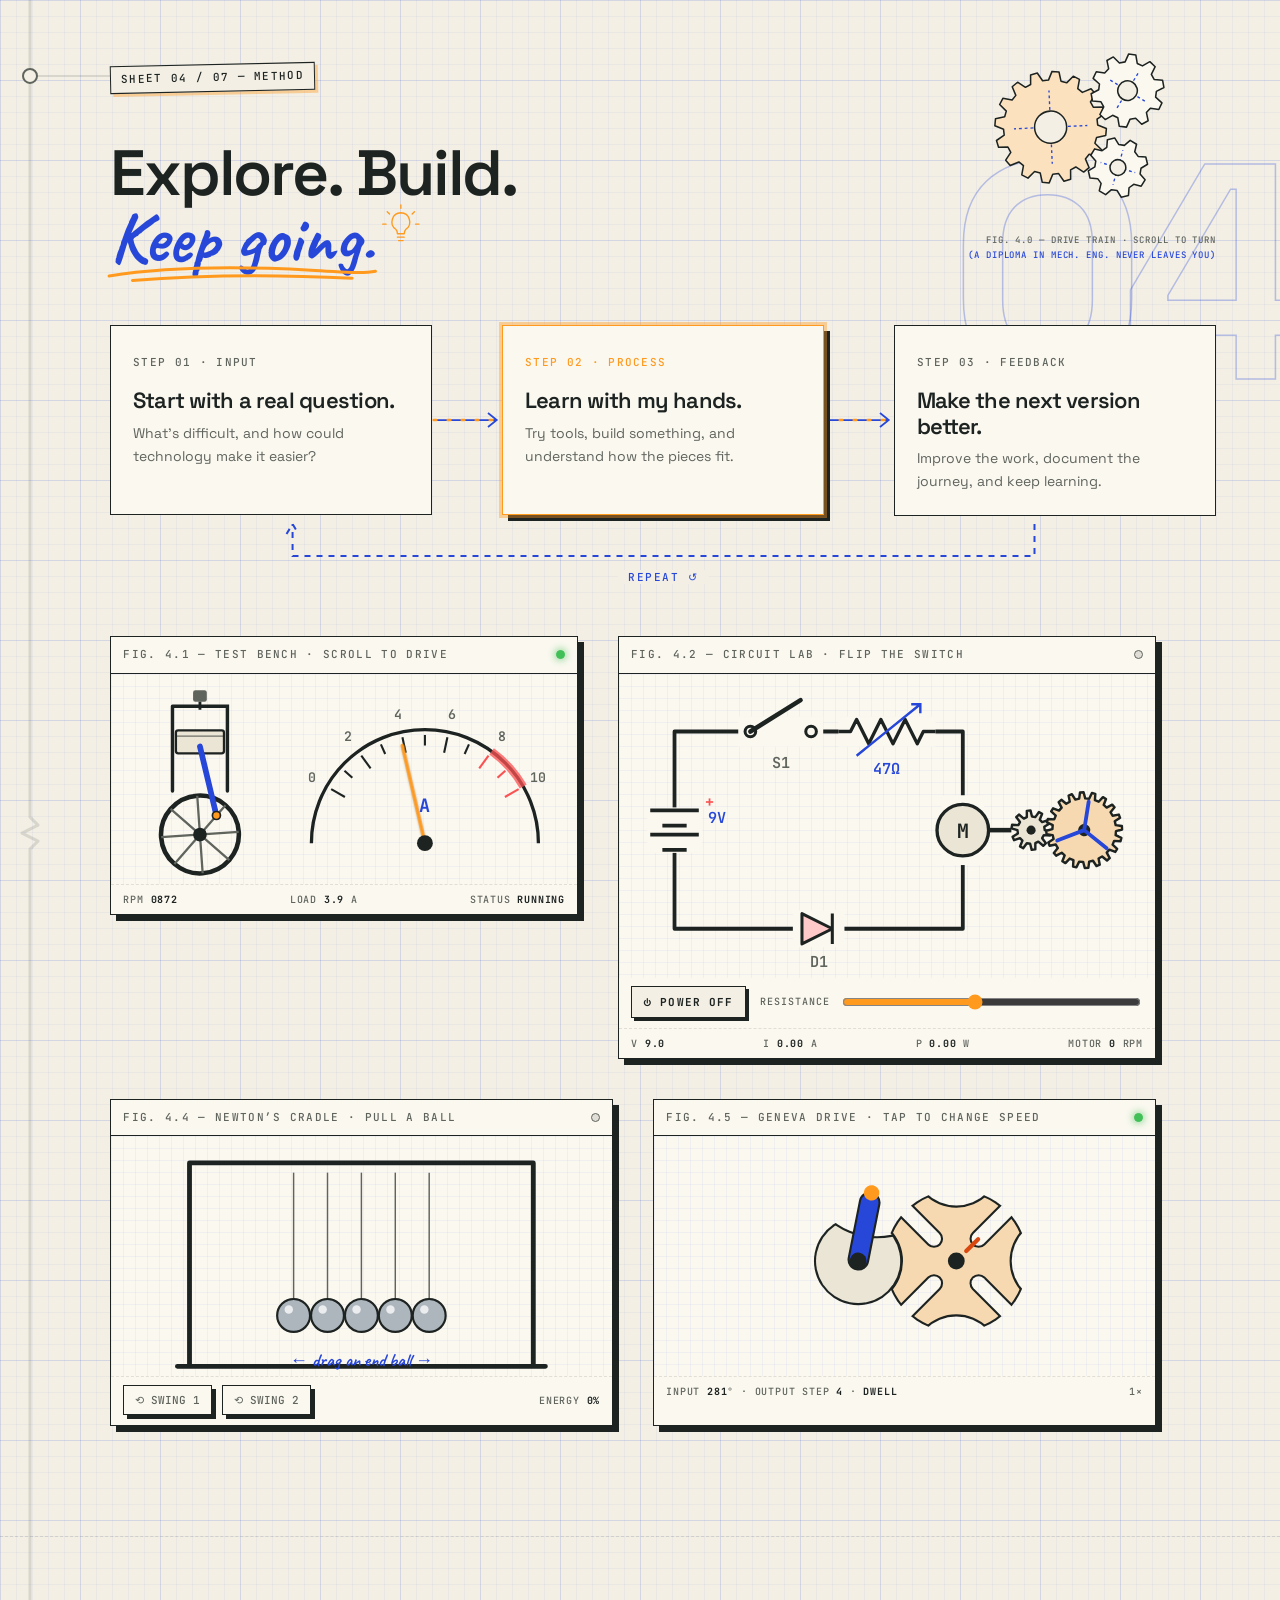
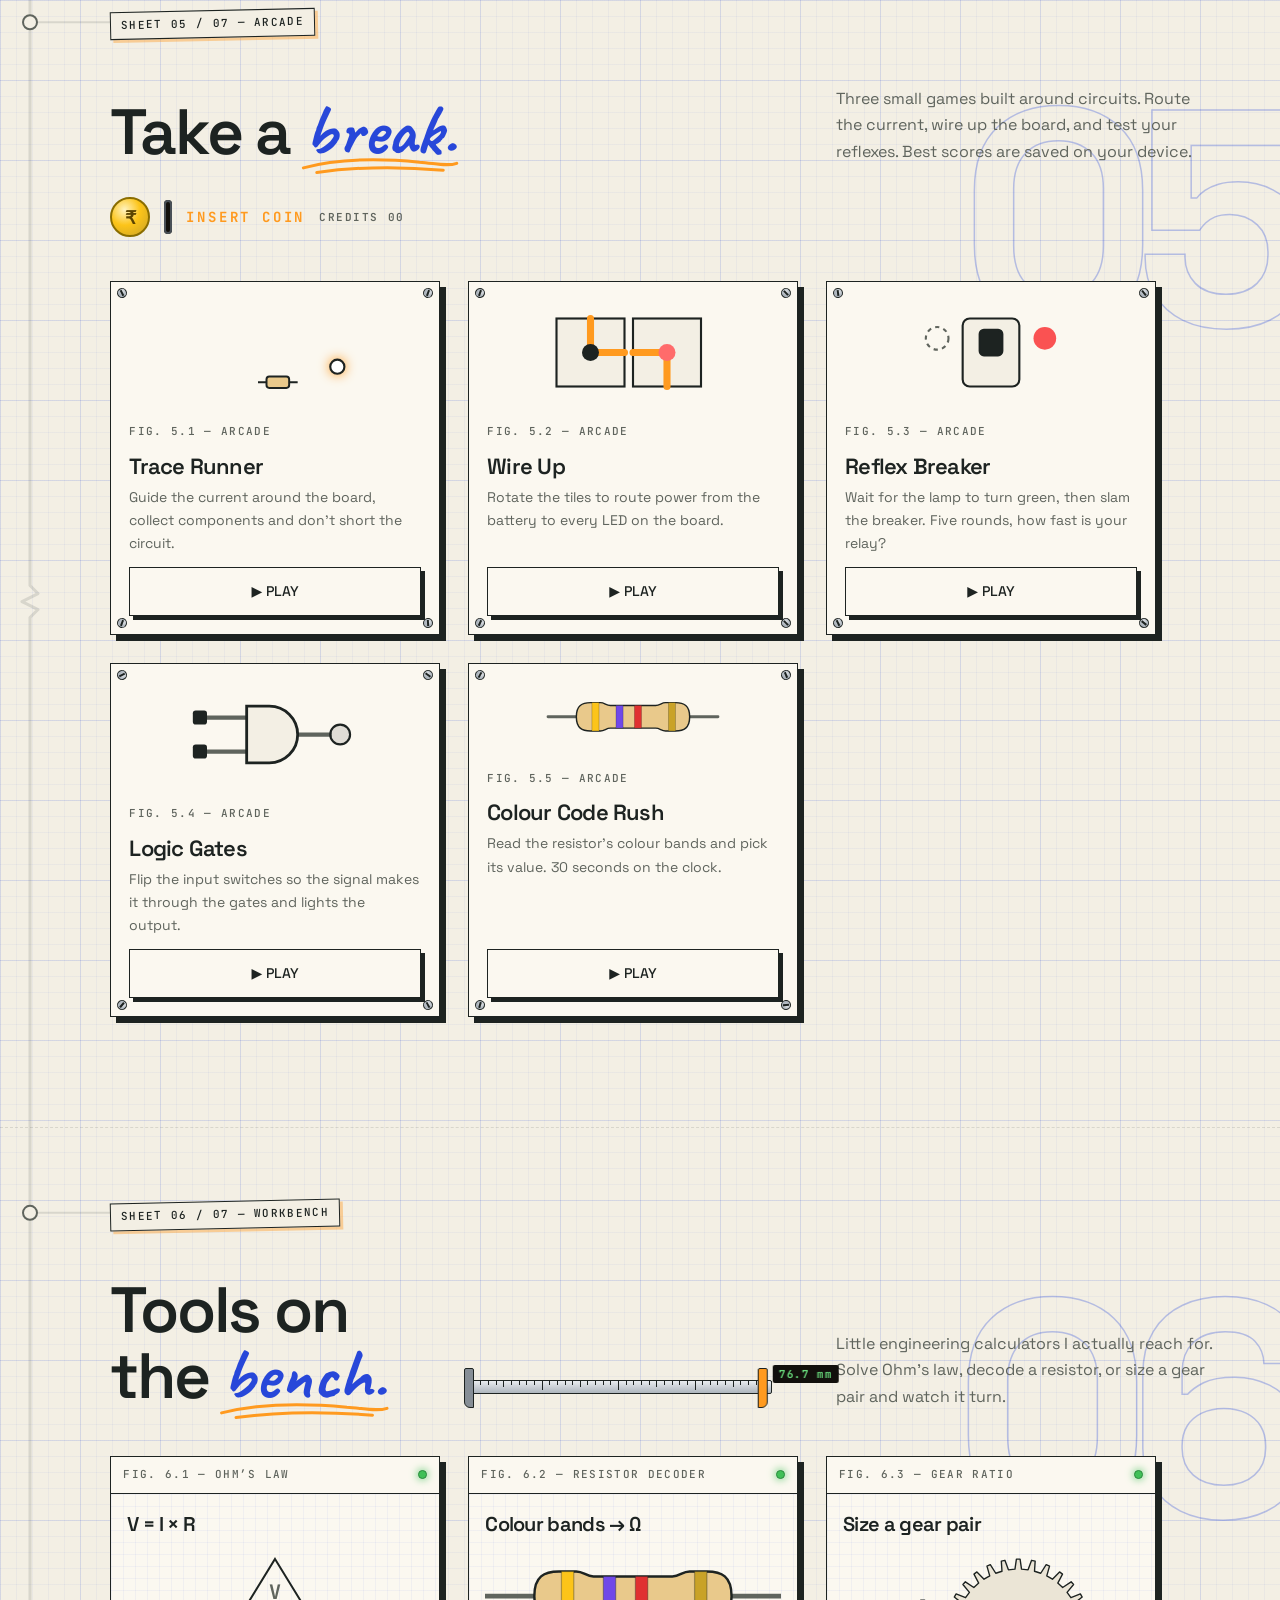
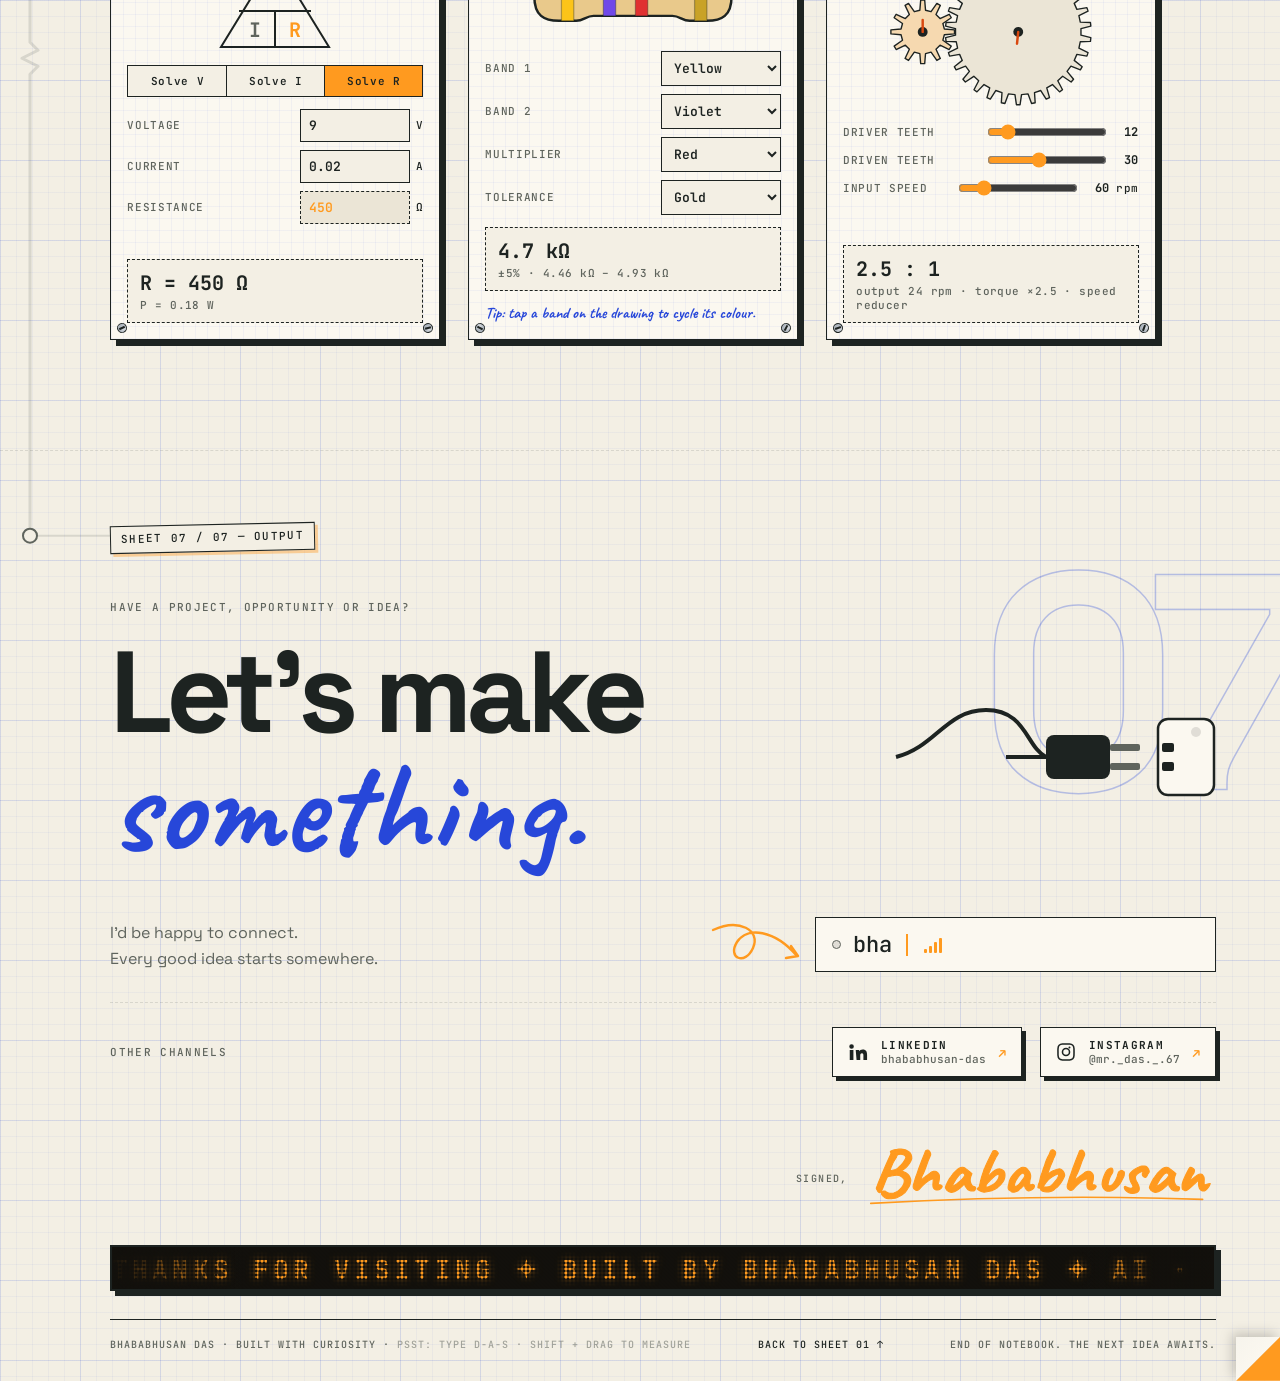
==== commit 6208129b: "Cut paint cost (no page-tall electron dashes, overlay film develop, no blend modes, layered photos);" ====
--- a/index.html
+++ b/index.html
@@ -96,6 +96,7 @@
 <link rel="stylesheet" href="effects-v23.css">
 <link rel="stylesheet" href="effects-v24.css">
 <link rel="stylesheet" href="effects-v25.css">
+<link rel="stylesheet" href="effects-v26.css">
 <link rel="stylesheet" href="motion.css">
 <link rel="stylesheet" href="perf.css">
 <!-- Vercel Web Analytics: privacy-friendly visit counts, no cookies (main page only; /mine is not tracked) -->
--- a/effects-v26.css
+++ b/effects-v26.css
@@ -0,0 +1,54 @@
+/* Lab Notebook · v26: rendering cost fixes (phones were dropping frames on paint, not on script) */
+
+/* page-tall electron dashes repainted the whole circuit layer every scroll frame; the glowing tip spark stays */
+.trace-flow{display:none}
+
+/* "developing film": fade a warm overlay instead of animating blur/sepia filters on the whole photo */
+.field.in-view img{animation:none}
+.field .photo{position:relative}
+.field .photo:after{content:'';position:absolute;inset:0;z-index:1;pointer-events:none;opacity:0;background:radial-gradient(circle at 50% 45%,#fffaf0,#f1dfb8)}
+.field.in-view .photo:after{animation:develop-ov 4s cubic-bezier(.3,0,.2,1)}
+@keyframes develop-ov{0%{opacity:.92}35%{opacity:.6}70%{opacity:.18}100%{opacity:0}}
+
+/* tilting photos get their own layer, so a tilt moves pixels instead of repainting a filtered image */
+.specimen,.field{will-change:transform}
+
+/* blend modes made the compositor redo everything underneath; plain translucency looks the same here */
+.tape,.coffee,.reviewed{mix-blend-mode:normal!important}
+.coffee .ring,.coffee .drop{filter:none!important}
+.coffee .ring{opacity:.28}
+
+/* ---------- 1 · vernier caliper under the Workbench heading ---------- */
+.caliper{position:relative;width:min(560px,100%);height:44px;margin-top:14px;cursor:pointer}
+.cal-beam{position:absolute;left:0;right:0;top:14px;height:14px;background:linear-gradient(#e9ecef,#adb5bd);border:1.5px solid var(--ink);border-radius:2px}
+.cal-beam i{position:absolute;top:0;width:1px;background:var(--ink)}
+.cal-fixed{position:absolute;left:0;top:2px;width:10px;height:40px;background:#868e96;border:1.5px solid var(--ink);border-radius:2px 2px 0 6px}
+.cal-jaw{position:absolute;left:4px;top:2px;width:10px;height:40px;background:var(--amber);border:1.5px solid var(--ink);border-radius:2px 2px 6px 0;will-change:transform}
+.cal-read{position:absolute;left:14px;top:-4px;padding:2px 6px;background:#12100c;color:#69db7c;font:700 11px var(--mono);letter-spacing:.06em;white-space:nowrap;border-radius:2px}
+html[data-theme=dark] .cal-beam{background:linear-gradient(#5c6d8f,#3a4f7a)}
+
+/* ---------- 2 · INSERT COIN ---------- */
+.coin-slot{display:flex;align-items:center;gap:14px;margin:-14px 0 0;perspective:400px}
+.coin{position:relative;width:40px;height:40px;padding:0;border:0;background:none;cursor:pointer;transform-style:preserve-3d;touch-action:manipulation}
+.coin span{position:absolute;inset:0;display:grid;place-items:center;border-radius:50%;backface-visibility:hidden;
+  background:radial-gradient(circle at 35% 30%,#fff3bf,#fcc419 45%,#c9a227);border:2px solid #8a6d00;font:700 18px var(--mono);color:#5c4500}
+.coin .coin-back{transform:rotateY(180deg)}
+.coin:focus-visible{outline:2px dashed var(--amber);outline-offset:4px;border-radius:50%}
+.slot{width:8px;height:34px;border-radius:4px;background:#12100c;box-shadow:inset 0 0 0 2px #495057}
+.coin-text{font:700 14px var(--mono);letter-spacing:.2em;color:var(--amber);animation:coin-blink 1.1s steps(1) infinite}
+@keyframes coin-blink{50%{opacity:.15}}
+.credits{font:600 11px var(--mono);letter-spacing:.14em;color:var(--muted)}
+.coin-slot.paid .credits{animation:credit-pop .45s cubic-bezier(.3,1.6,.5,1);color:var(--amber)}
+.coin-slot.paid .coin-text{animation:none;opacity:1}
+@keyframes credit-pop{from{transform:scale(1.5)}}
+html[data-motion=calm] .coin-text{animation:none}
+@media (max-width:700px){.coin-slot{margin-top:-24px;gap:10px}.coin-text{font-size:12px}}
+
+/* ---------- 3 · signal bars beside the email ---------- */
+.sig-bars{display:inline-flex;align-items:flex-end;gap:2px;height:16px;margin-left:4px}
+.sig-bars i{display:block;width:3px;background:var(--amber);border-radius:1px;transform-origin:50% 100%;animation:sig-rise 1.8s ease-in-out infinite}
+.sig-bars i:nth-child(1){height:4px}.sig-bars i:nth-child(2){height:7px;animation-delay:.15s}
+.sig-bars i:nth-child(3){height:11px;animation-delay:.3s}.sig-bars i:nth-child(4){height:15px;animation-delay:.45s}
+@keyframes sig-rise{0%,100%{transform:scaleY(1);opacity:1}40%{transform:scaleY(.25);opacity:.35}}
+html[data-motion=calm] .sig-bars i{animation:none}
+@media (max-width:700px){.sig-bars{display:none}}
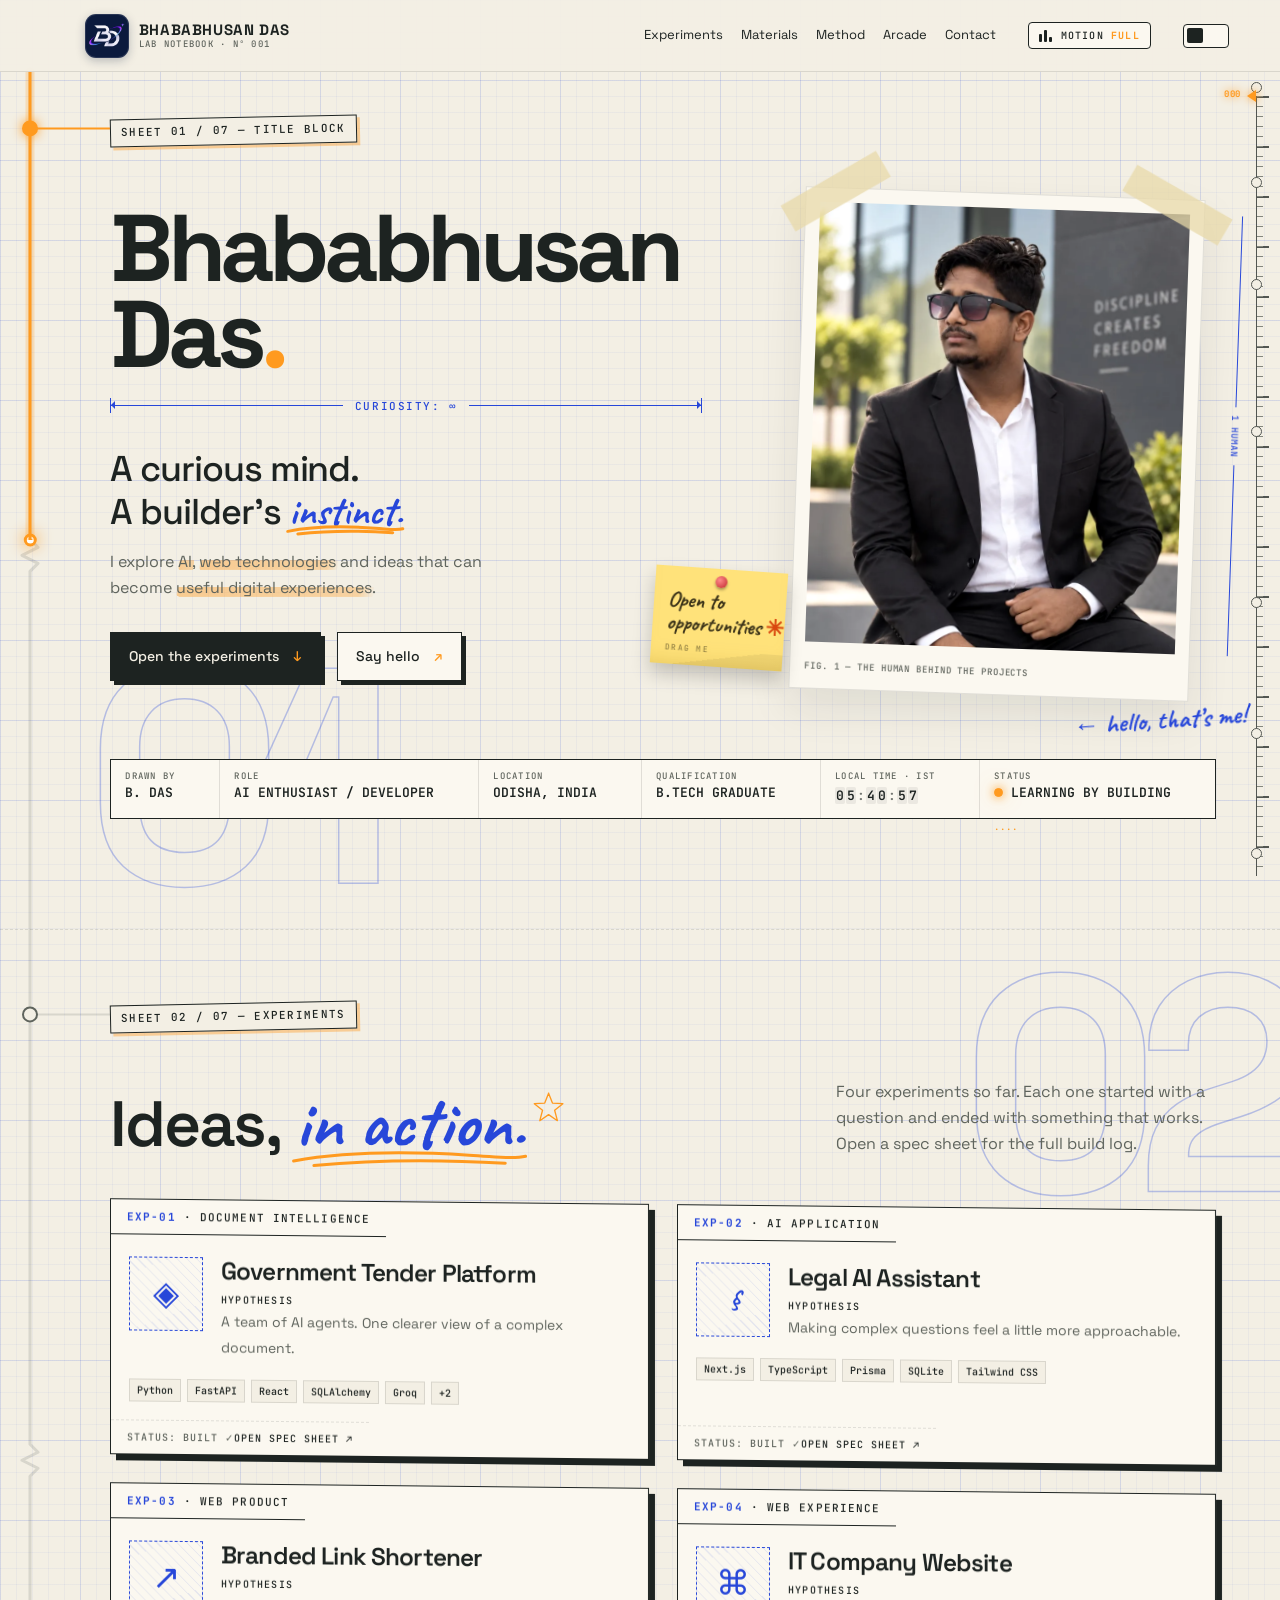
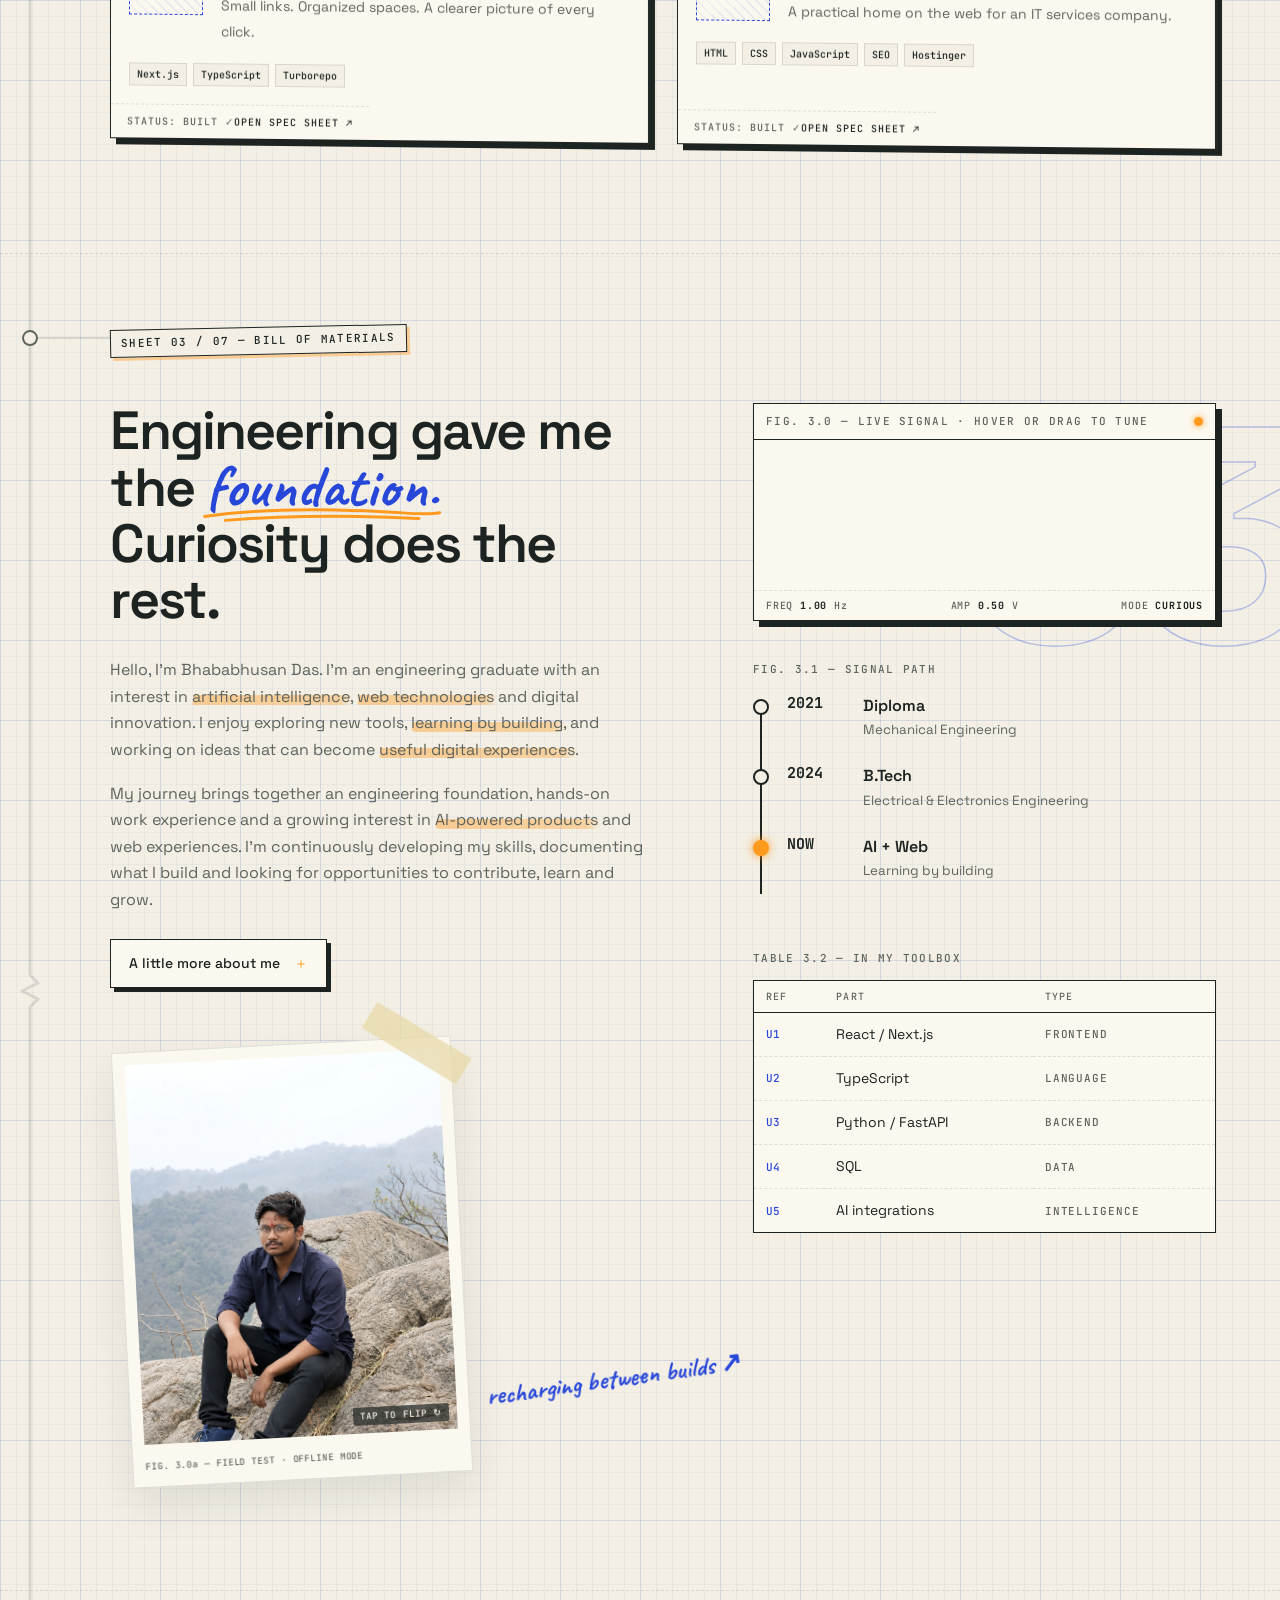
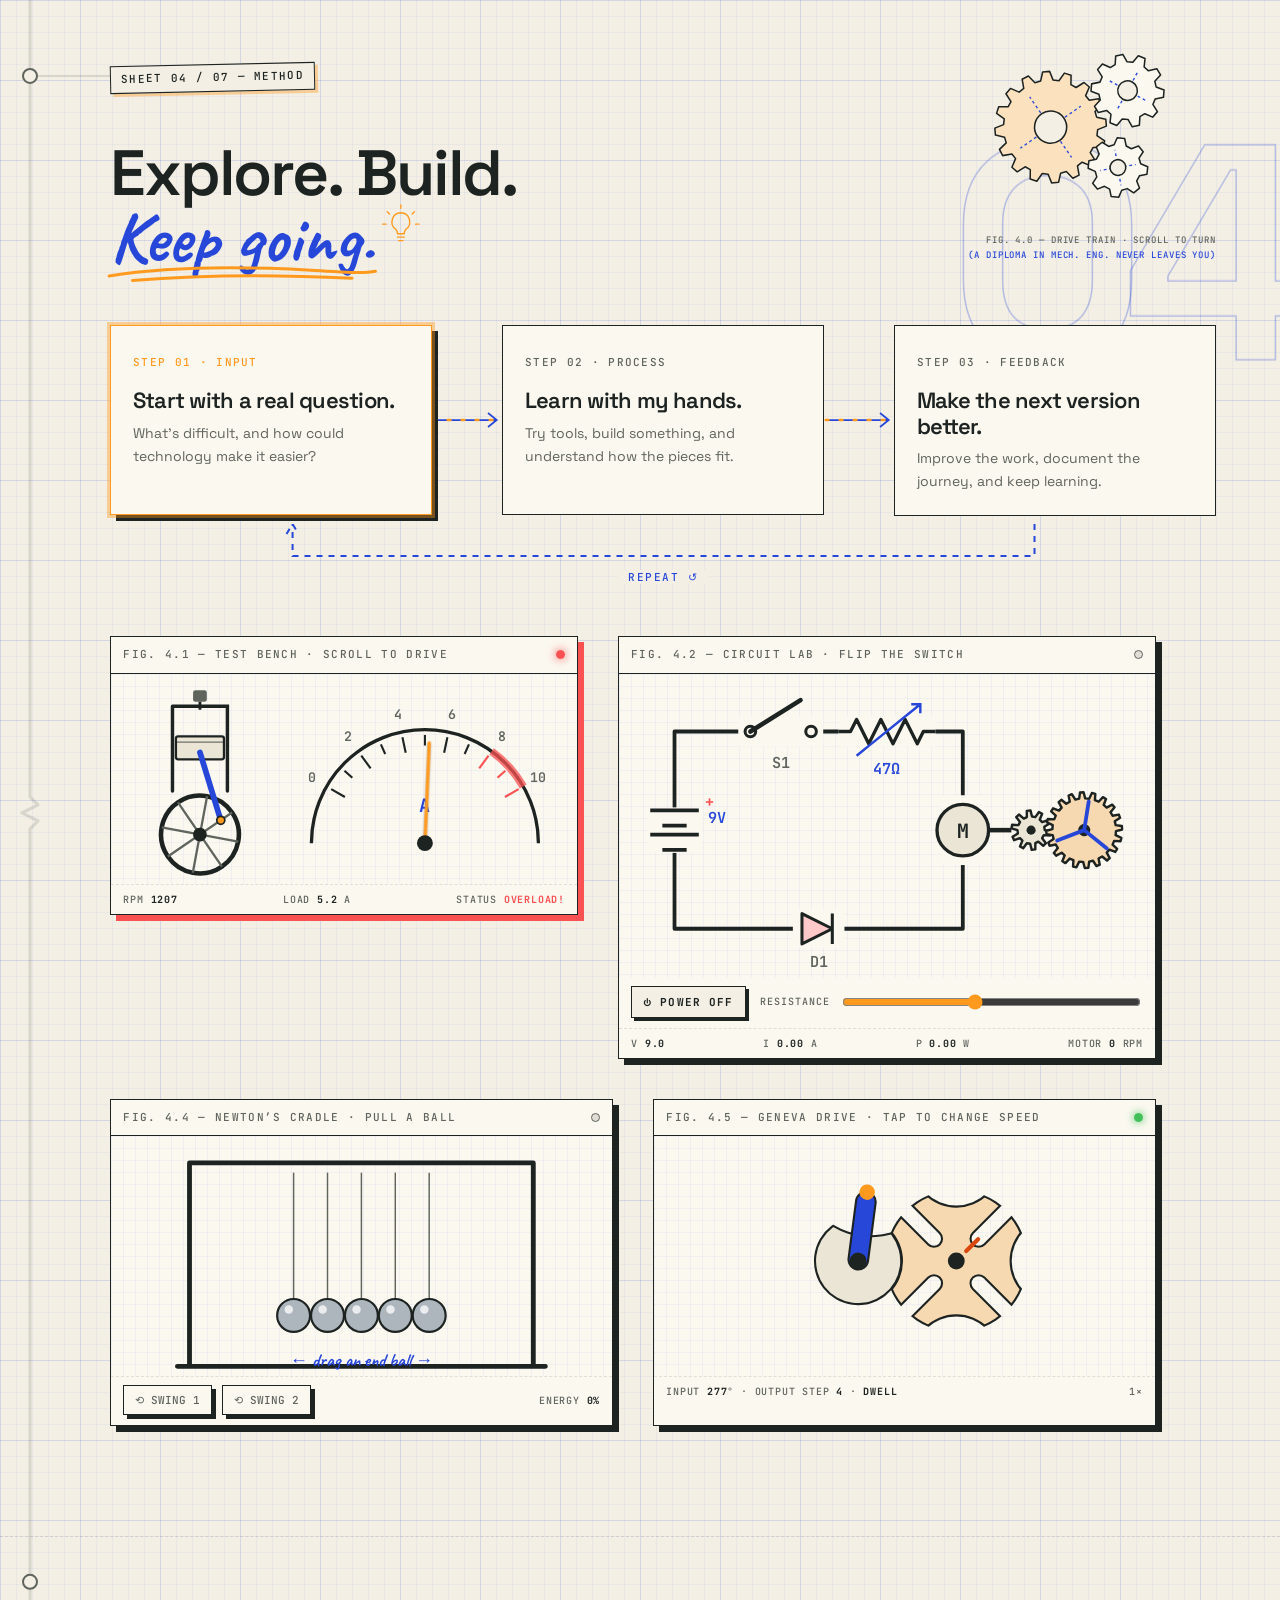
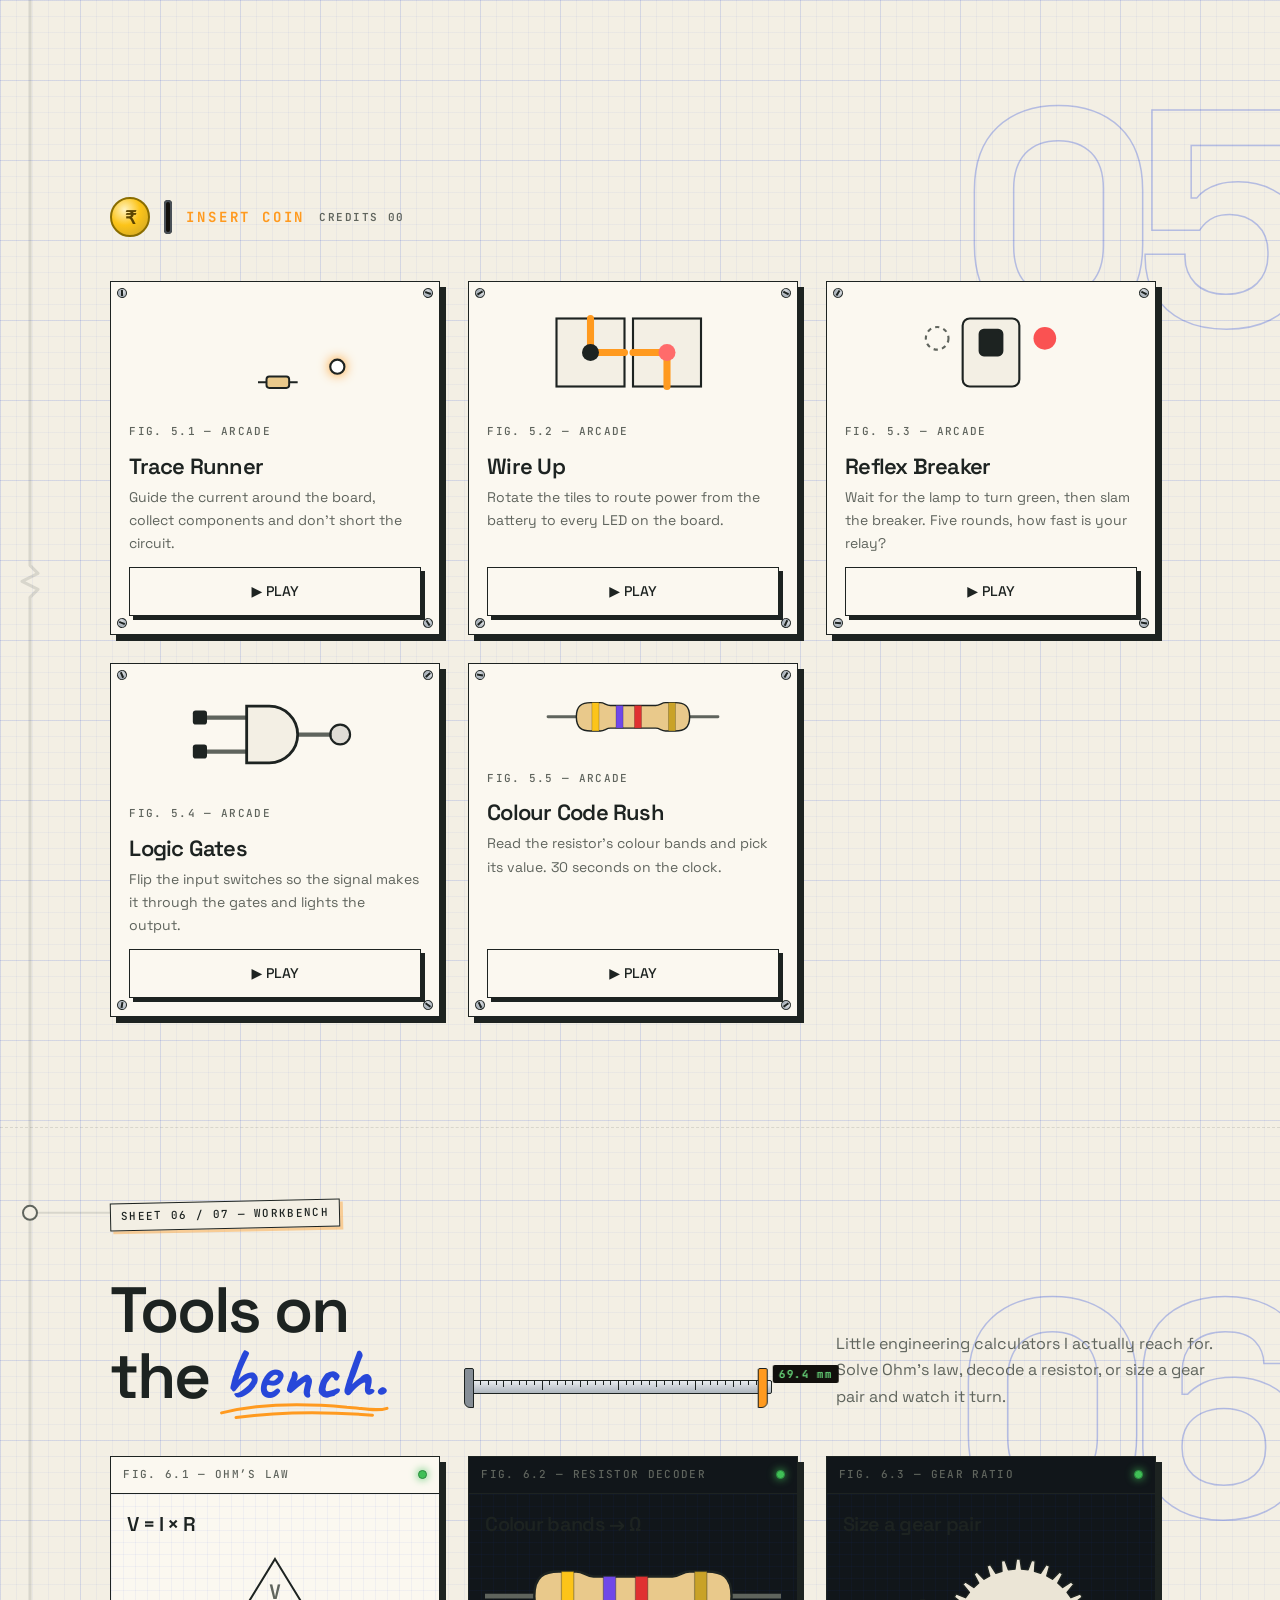
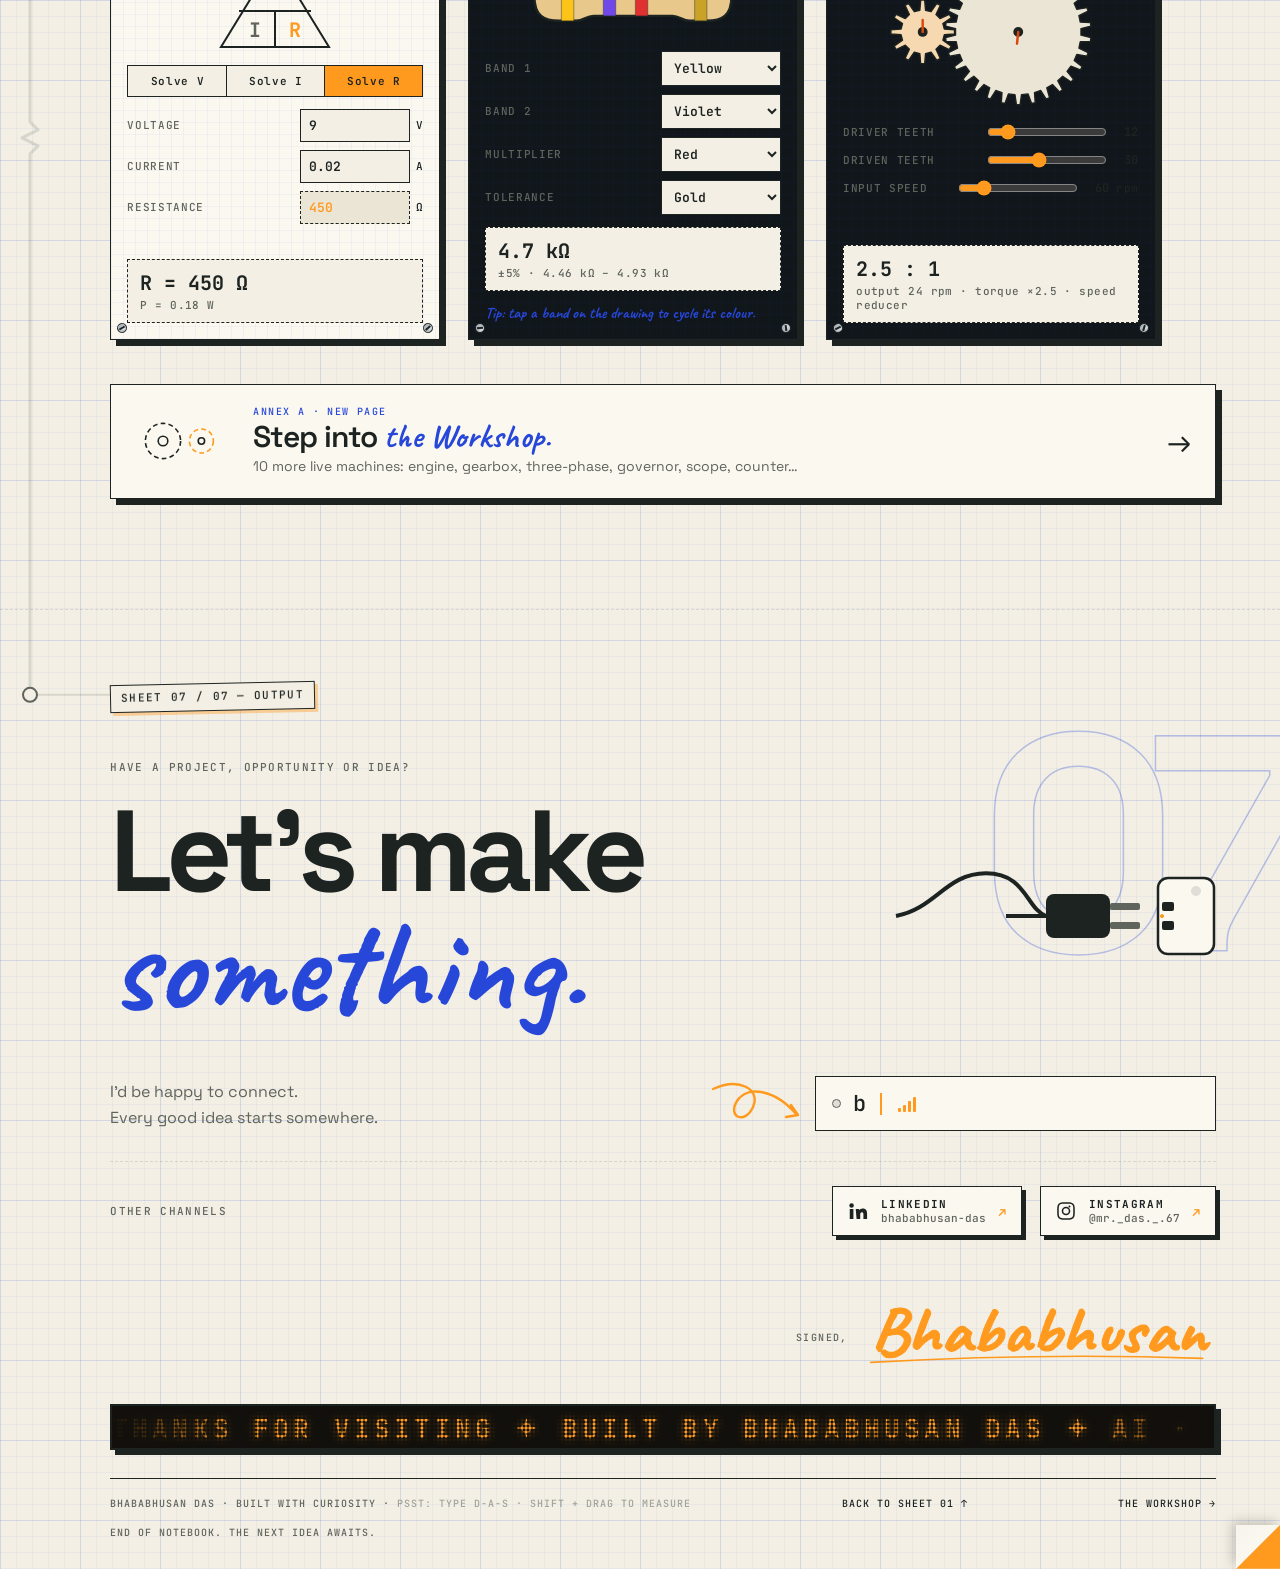
==== commit efa11a28: "Add The Workshop annex page with 10 live mechanical/electrical exhibits; link it from Workbench and " ====
--- a/index.html
+++ b/index.html
@@ -97,6 +97,7 @@
 <link rel="stylesheet" href="effects-v24.css">
 <link rel="stylesheet" href="effects-v25.css">
 <link rel="stylesheet" href="effects-v26.css">
+<link rel="stylesheet" href="effects-v27.css">
 <link rel="stylesheet" href="motion.css">
 <link rel="stylesheet" href="perf.css">
 <!-- Vercel Web Analytics: privacy-friendly visit counts, no cookies (main page only; /mine is not tracked) -->
@@ -266,6 +267,11 @@
       <p class="sheet-intro reveal">Little engineering calculators I actually reach for. Solve Ohm’s law, decode a resistor, or size a gear pair and watch it turn.</p>
     </div>
     <div class="tools"></div>
+    <a class="workshop-door" href="/workshop">
+      <svg class="door-gears" viewBox="0 0 120 70" aria-hidden="true"><g class="dg1"><circle cx="35" cy="35" r="22"/><circle cx="35" cy="35" r="6"/></g><g class="dg2"><circle cx="83" cy="35" r="15"/><circle cx="83" cy="35" r="4"/></g></svg>
+      <span class="door-text"><small>ANNEX A · NEW PAGE</small><b>Step into <span class="hand">the Workshop.</span></b><em>10 more live machines: engine, gearbox, three-phase, governor, scope, counter…</em></span>
+      <span class="door-arrow" aria-hidden="true">→</span>
+    </a>
   </section>
 
   <!-- SHEET 07 · OUTPUT -->
@@ -299,6 +305,7 @@
     <footer>
       <span>BHABABHUSAN DAS · BUILT WITH CURIOSITY · <span class="egg-hint">PSST: TYPE D-A-S · SHIFT + DRAG TO MEASURE</span></span>
       <a href="#top">BACK TO SHEET 01 ↑</a>
+      <a href="/workshop">THE WORKSHOP →</a>
       <span>END OF NOTEBOOK. THE NEXT IDEA AWAITS.</span>
     </footer>
   </section>
--- a/effects-v27.css
+++ b/effects-v27.css
@@ -0,0 +1,22 @@
+/* Lab Notebook · v27: doorway to the Workshop annex page */
+.workshop-door{display:flex;align-items:center;gap:22px;margin-top:44px;padding:20px 24px;border:1.5px solid var(--ink);background:var(--card);box-shadow:6px 6px 0 var(--ink);
+  transition:transform .2s,box-shadow .2s}
+.workshop-door:hover{transform:translate(-2px,-2px);box-shadow:9px 9px 0 var(--ink)}
+.workshop-door:active{transform:translate(4px,4px);box-shadow:2px 2px 0 var(--ink)}
+.door-gears{flex:none;width:96px;fill:none;stroke:var(--ink);stroke-width:2}
+.door-gears circle:first-child{stroke-dasharray:6 4}
+.door-gears .dg2 circle:first-child{stroke:var(--amber)}
+.dg1{transform-origin:35px 35px;animation:door-spin 6s linear infinite}
+.dg2{transform-origin:83px 35px;animation:door-spin 4.2s linear infinite reverse}
+.workshop-door:hover .dg1,.workshop-door:hover .dg2{animation-duration:1.4s}
+@keyframes door-spin{to{transform:rotate(360deg)}}
+.door-text{display:flex;flex-direction:column;gap:2px;min-width:0}
+.door-text small{font:500 10px var(--mono);letter-spacing:.14em;color:var(--blue)}
+.door-text b{font-size:clamp(22px,3vw,30px);font-weight:600;letter-spacing:-.03em;line-height:1.1}
+.door-text em{font-style:normal;font-size:14px;color:var(--muted)}
+.door-arrow{margin-left:auto;font-size:30px;transition:transform .25s}
+.workshop-door:hover .door-arrow{transform:translateX(6px)}
+html[data-motion=calm] .dg1,html[data-motion=calm] .dg2{animation:none}
+@media (prefers-reduced-motion:reduce){.dg1,.dg2{animation:none}}
+@media (max-width:700px){.workshop-door{flex-wrap:wrap;gap:8px 14px;padding:16px}.door-gears{width:64px}.door-arrow{font-size:24px}
+  .door-text{order:3;flex:1 1 100%}}
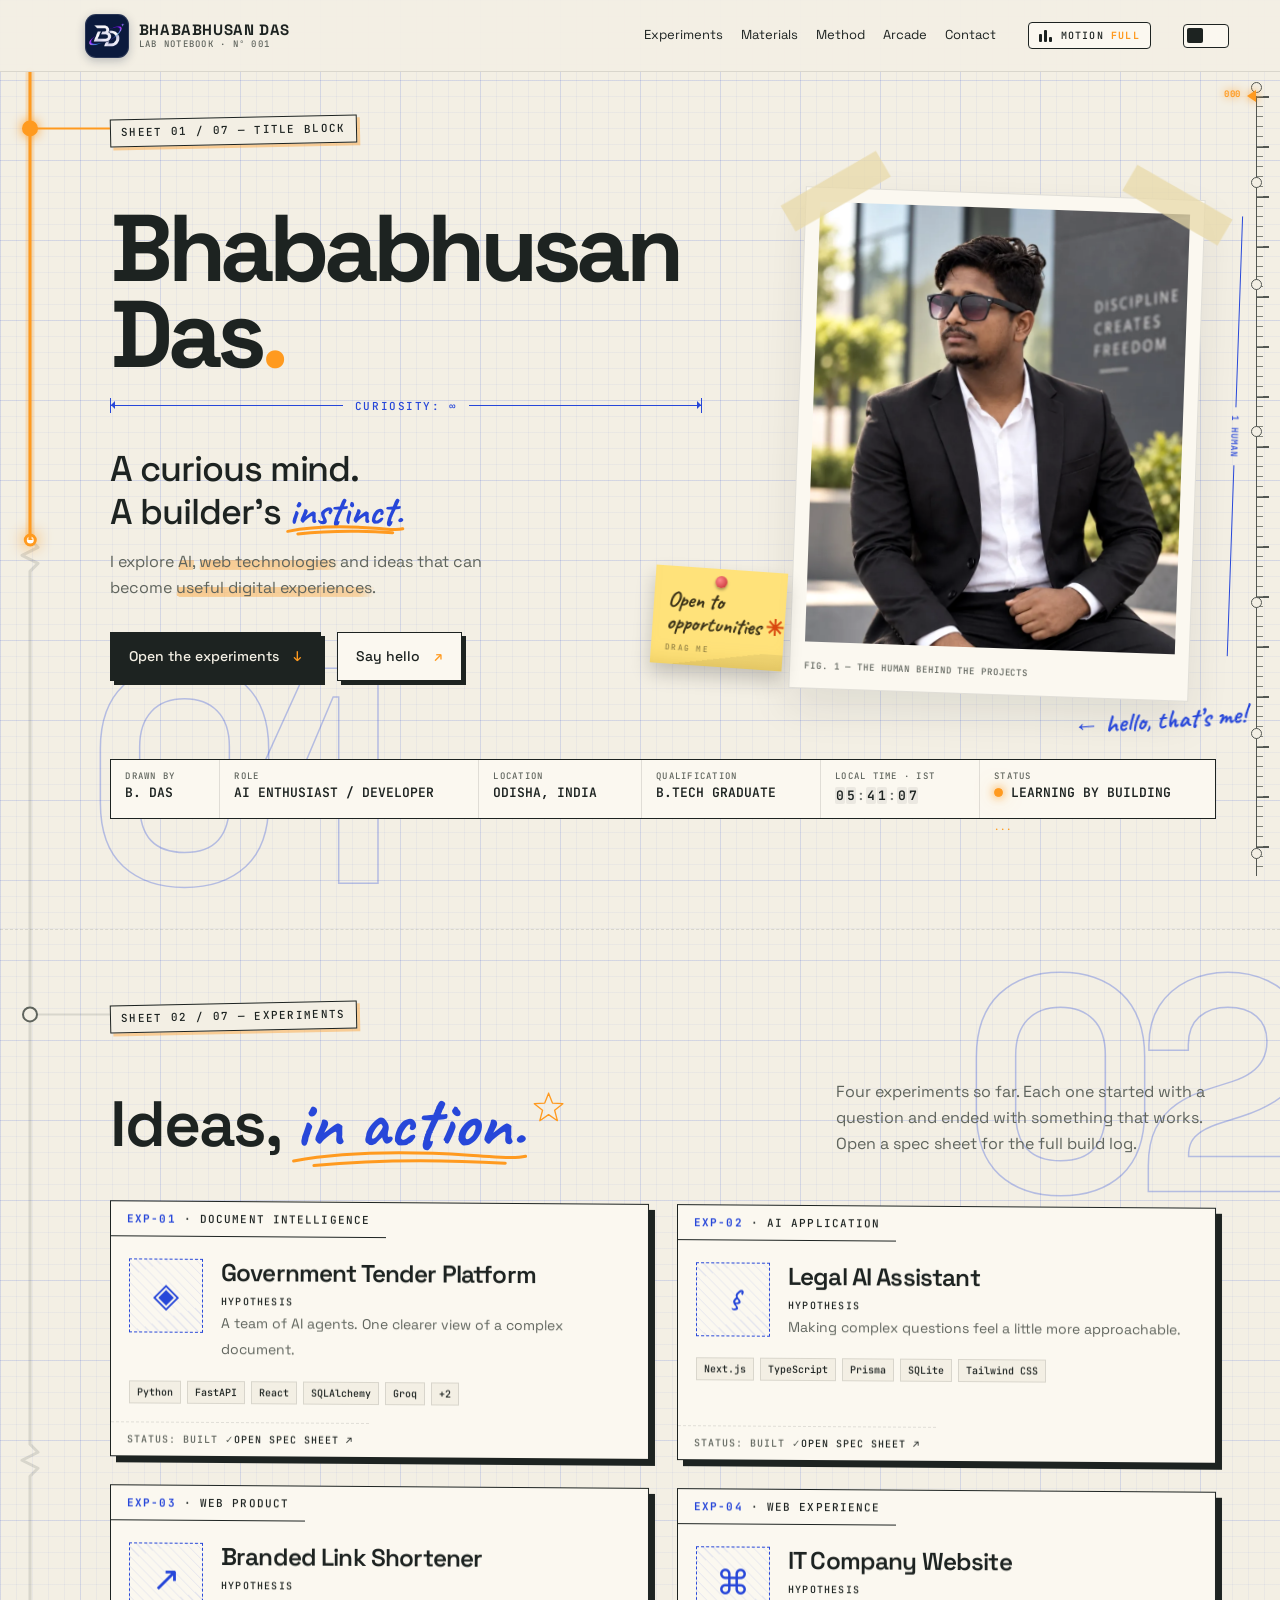
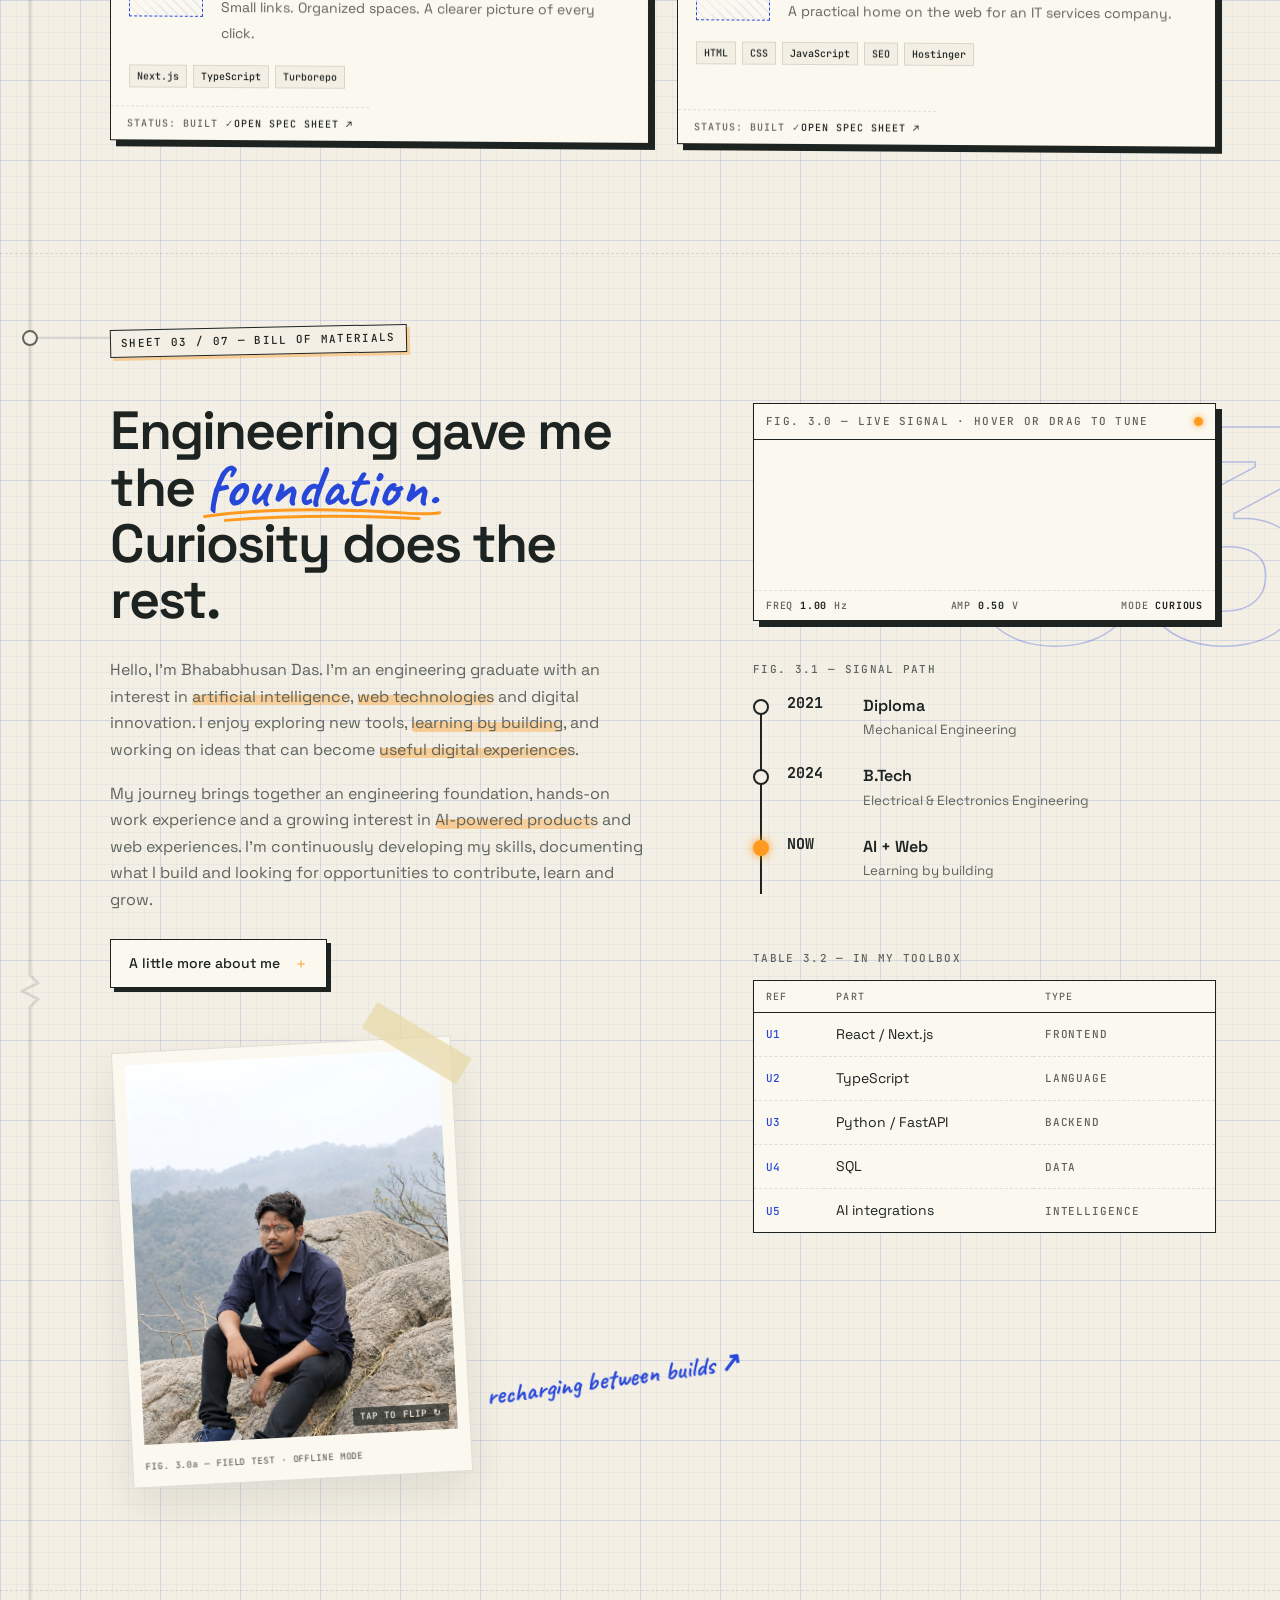
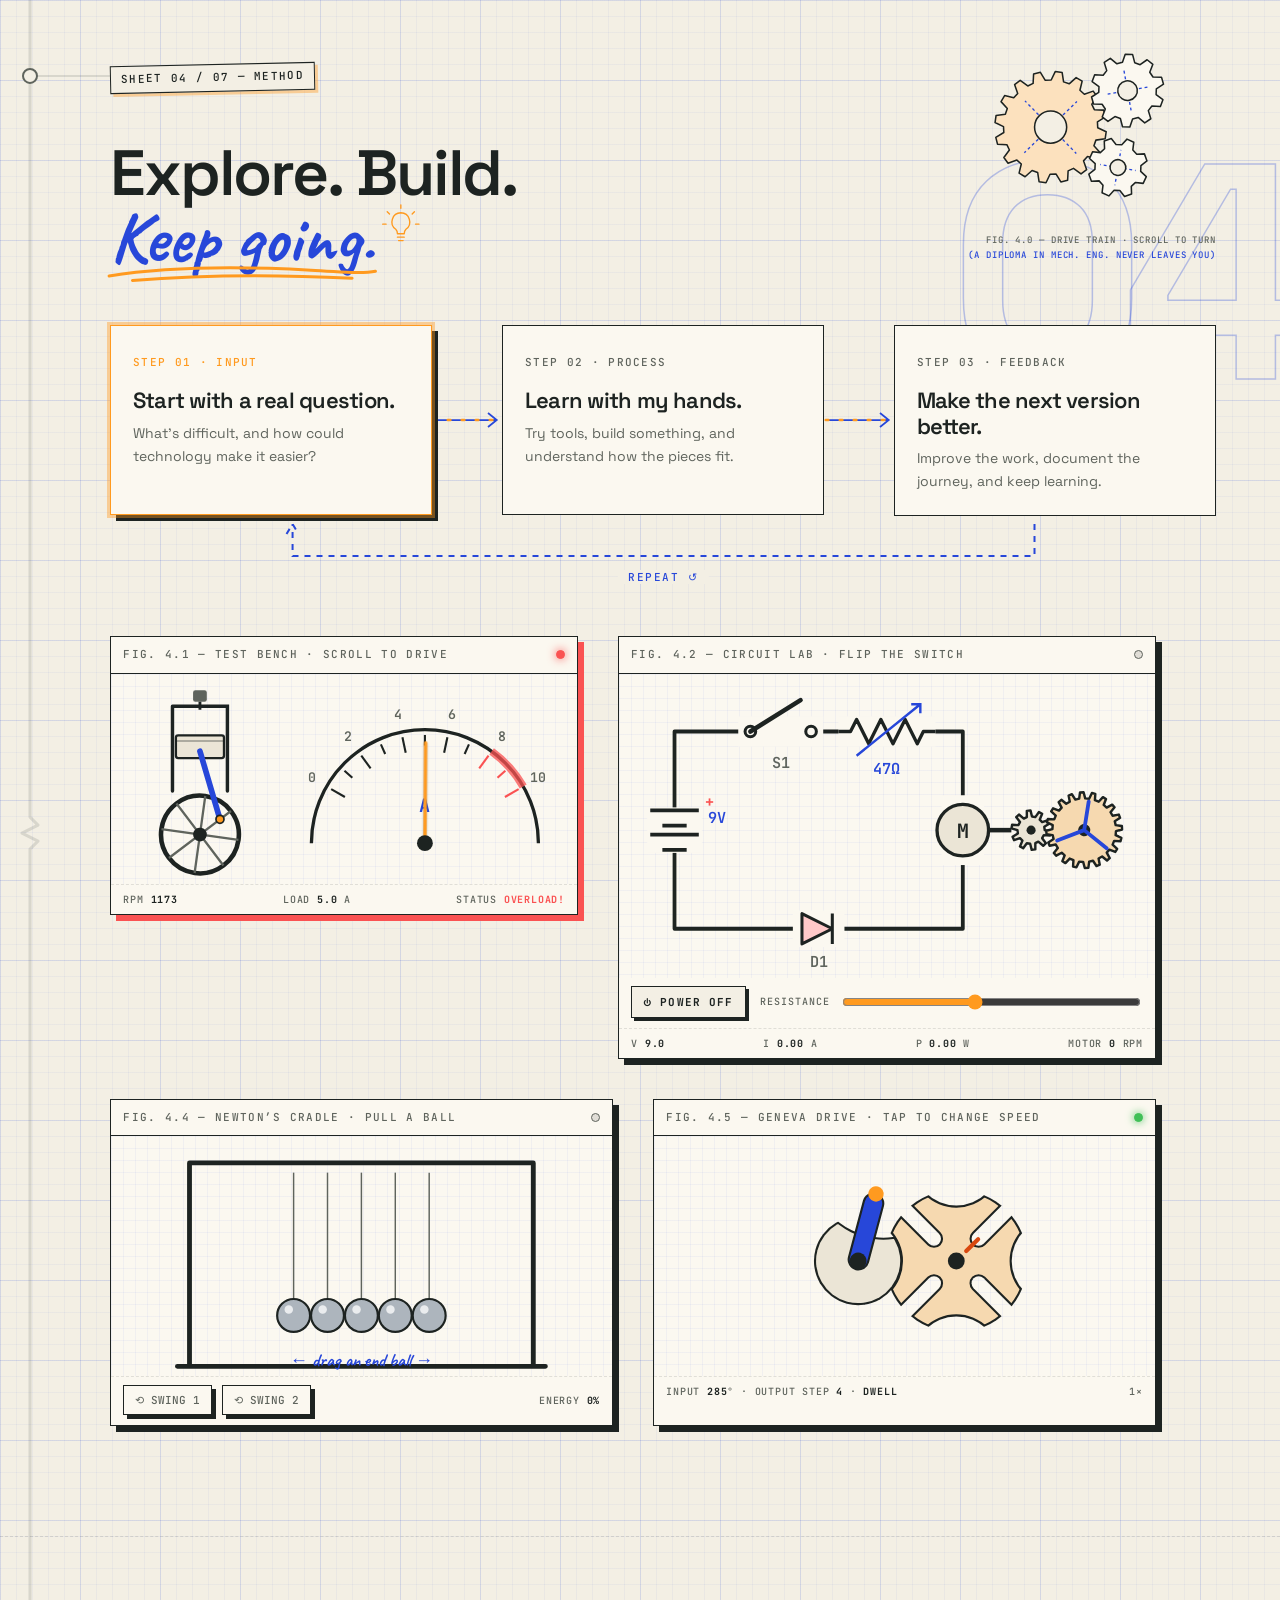
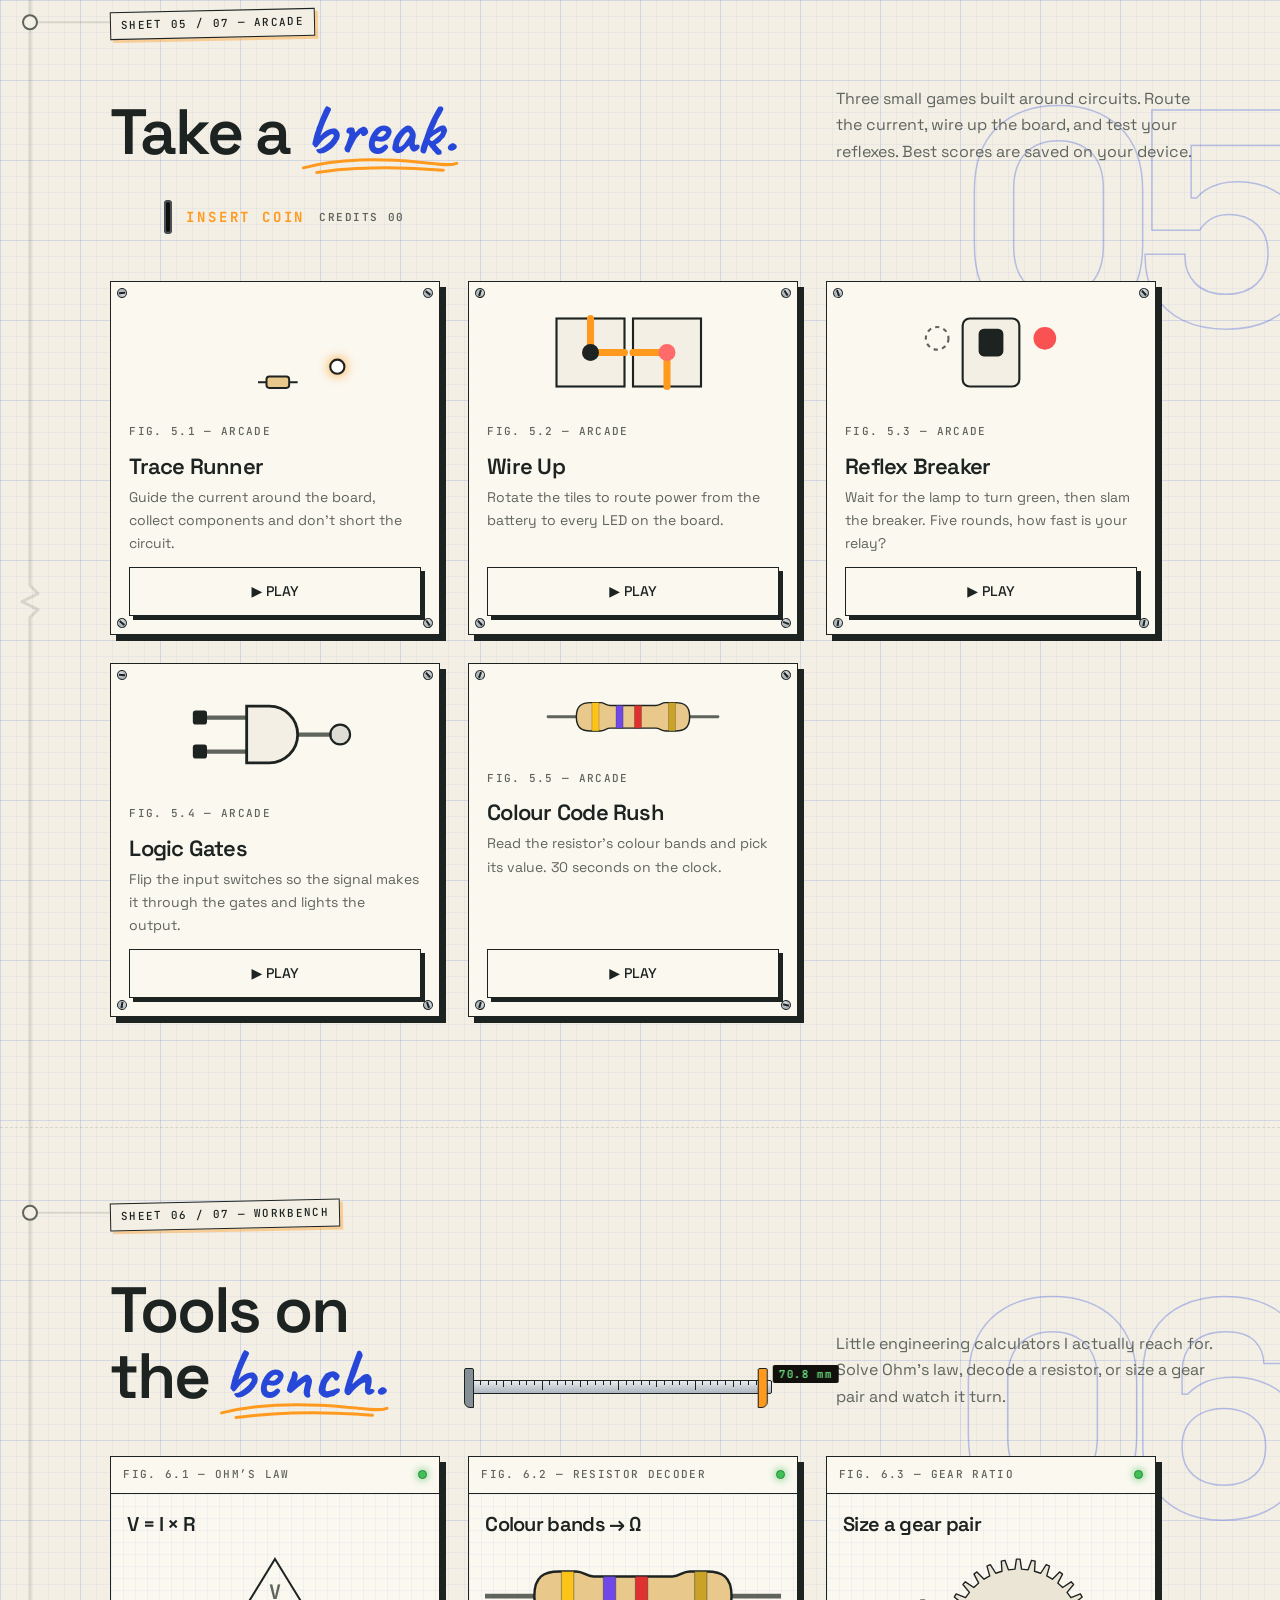
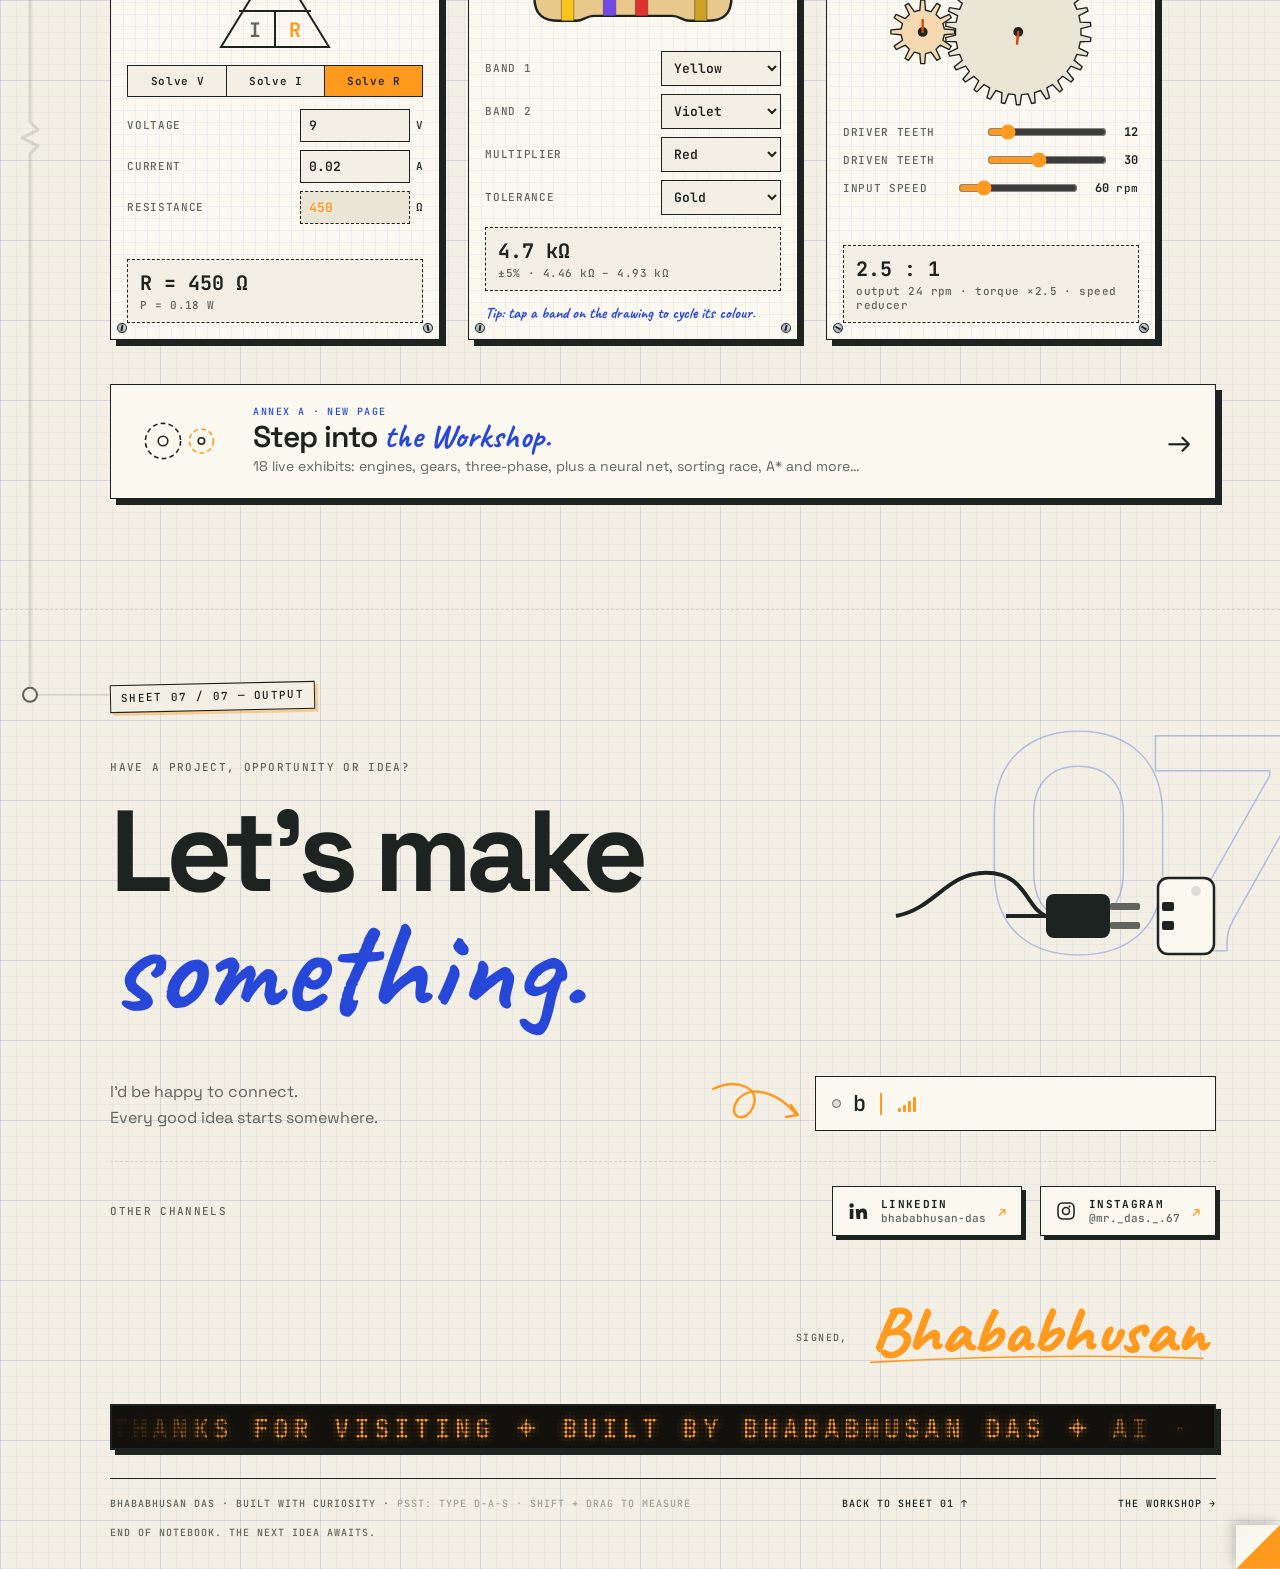
==== commit 0181bda5: "Workshop: add Software bench (neural net, training run, sorting race, A*, request lifecycle, hash ma" ====
--- a/index.html
+++ b/index.html
@@ -269,7 +269,7 @@
     <div class="tools"></div>
     <a class="workshop-door" href="/workshop">
       <svg class="door-gears" viewBox="0 0 120 70" aria-hidden="true"><g class="dg1"><circle cx="35" cy="35" r="22"/><circle cx="35" cy="35" r="6"/></g><g class="dg2"><circle cx="83" cy="35" r="15"/><circle cx="83" cy="35" r="4"/></g></svg>
-      <span class="door-text"><small>ANNEX A · NEW PAGE</small><b>Step into <span class="hand">the Workshop.</span></b><em>10 more live machines: engine, gearbox, three-phase, governor, scope, counter…</em></span>
+      <span class="door-text"><small>ANNEX A · NEW PAGE</small><b>Step into <span class="hand">the Workshop.</span></b><em>18 live exhibits: engines, gears, three-phase, plus a neural net, sorting race, A* and more…</em></span>
       <span class="door-arrow" aria-hidden="true">→</span>
     </a>
   </section>
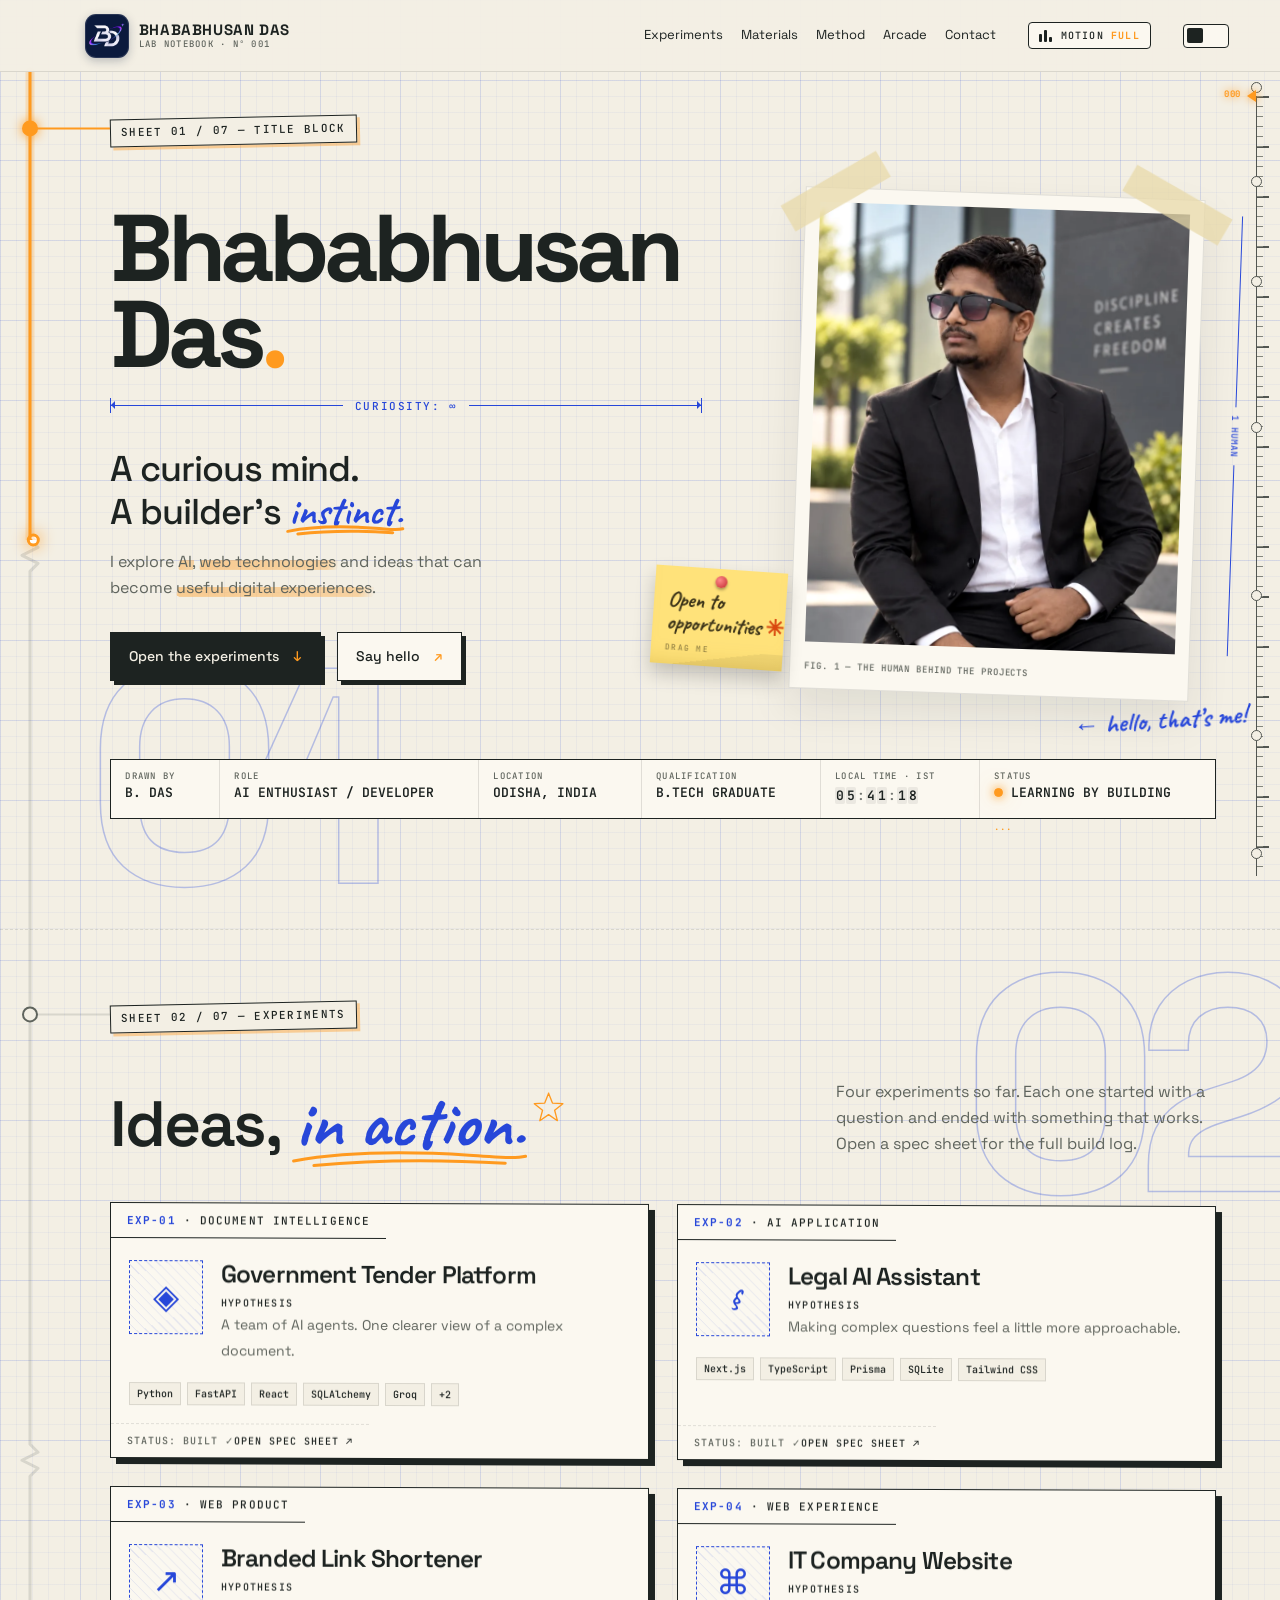
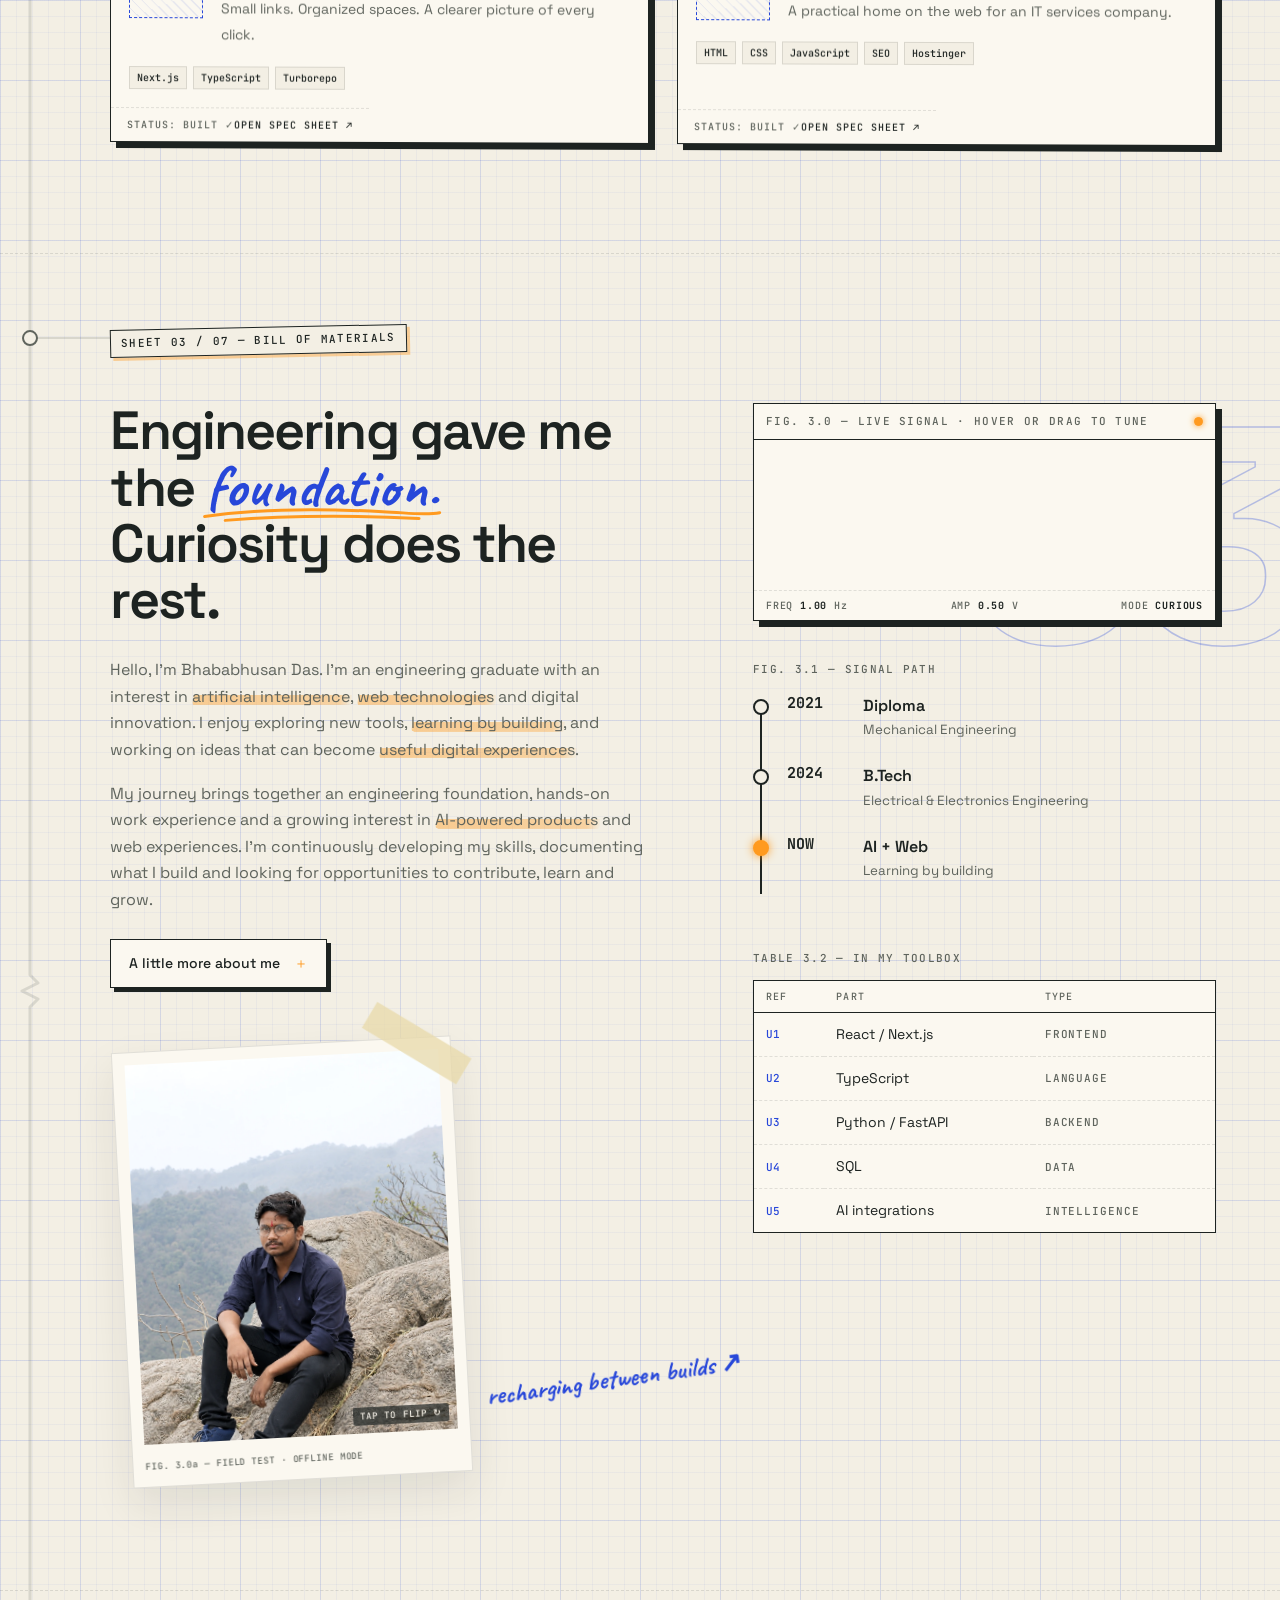
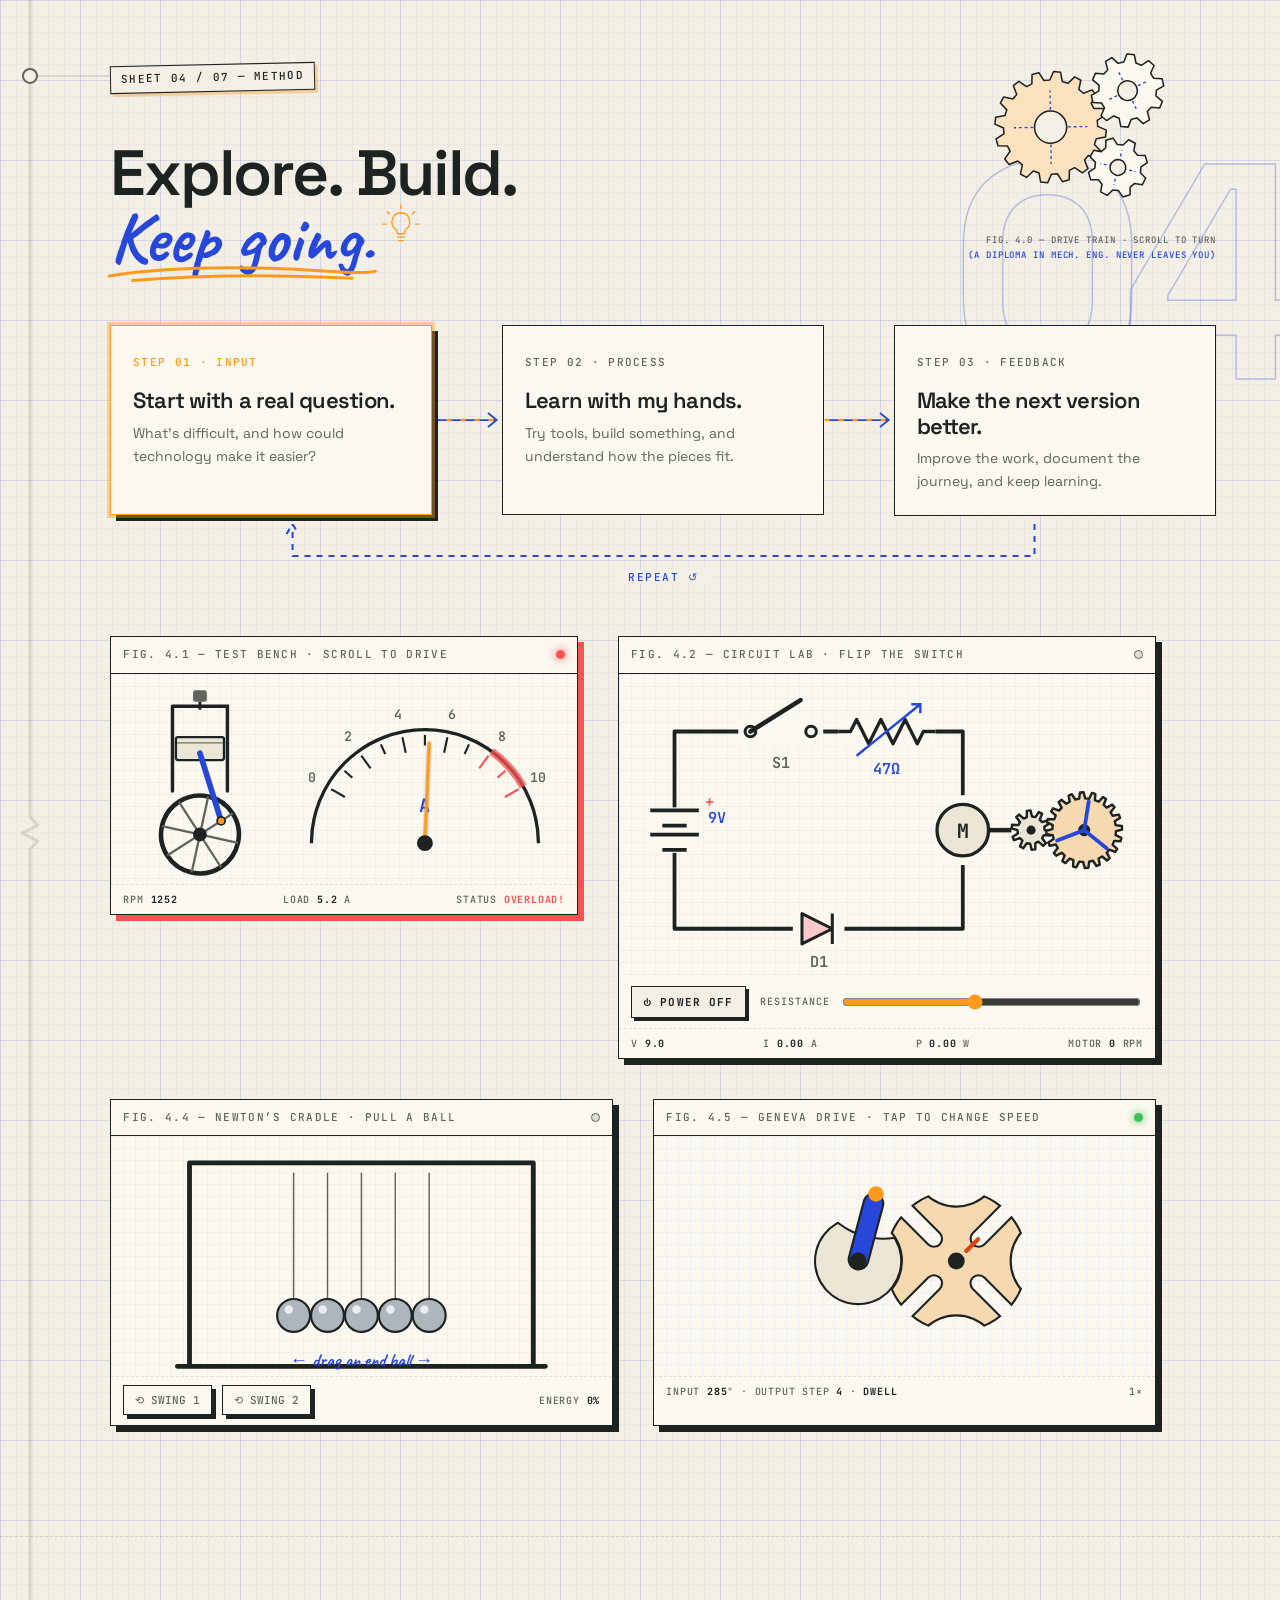
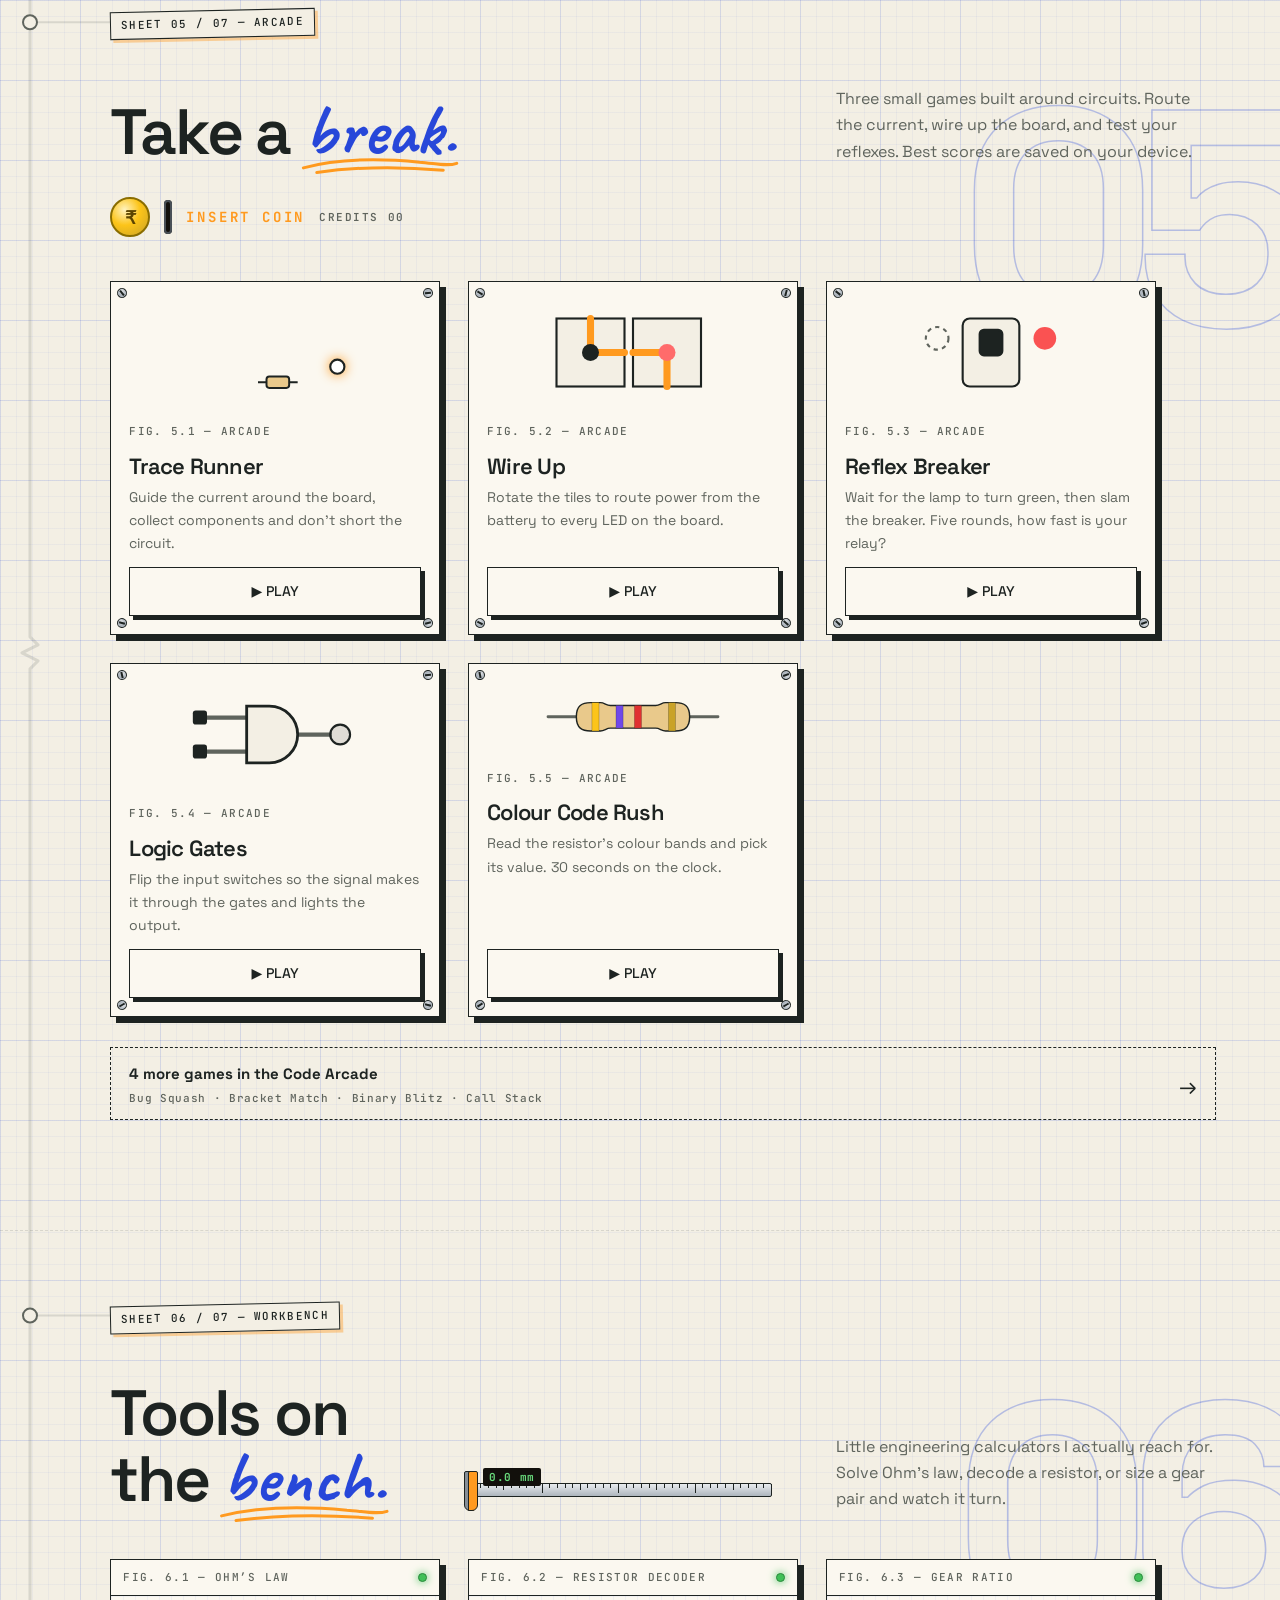
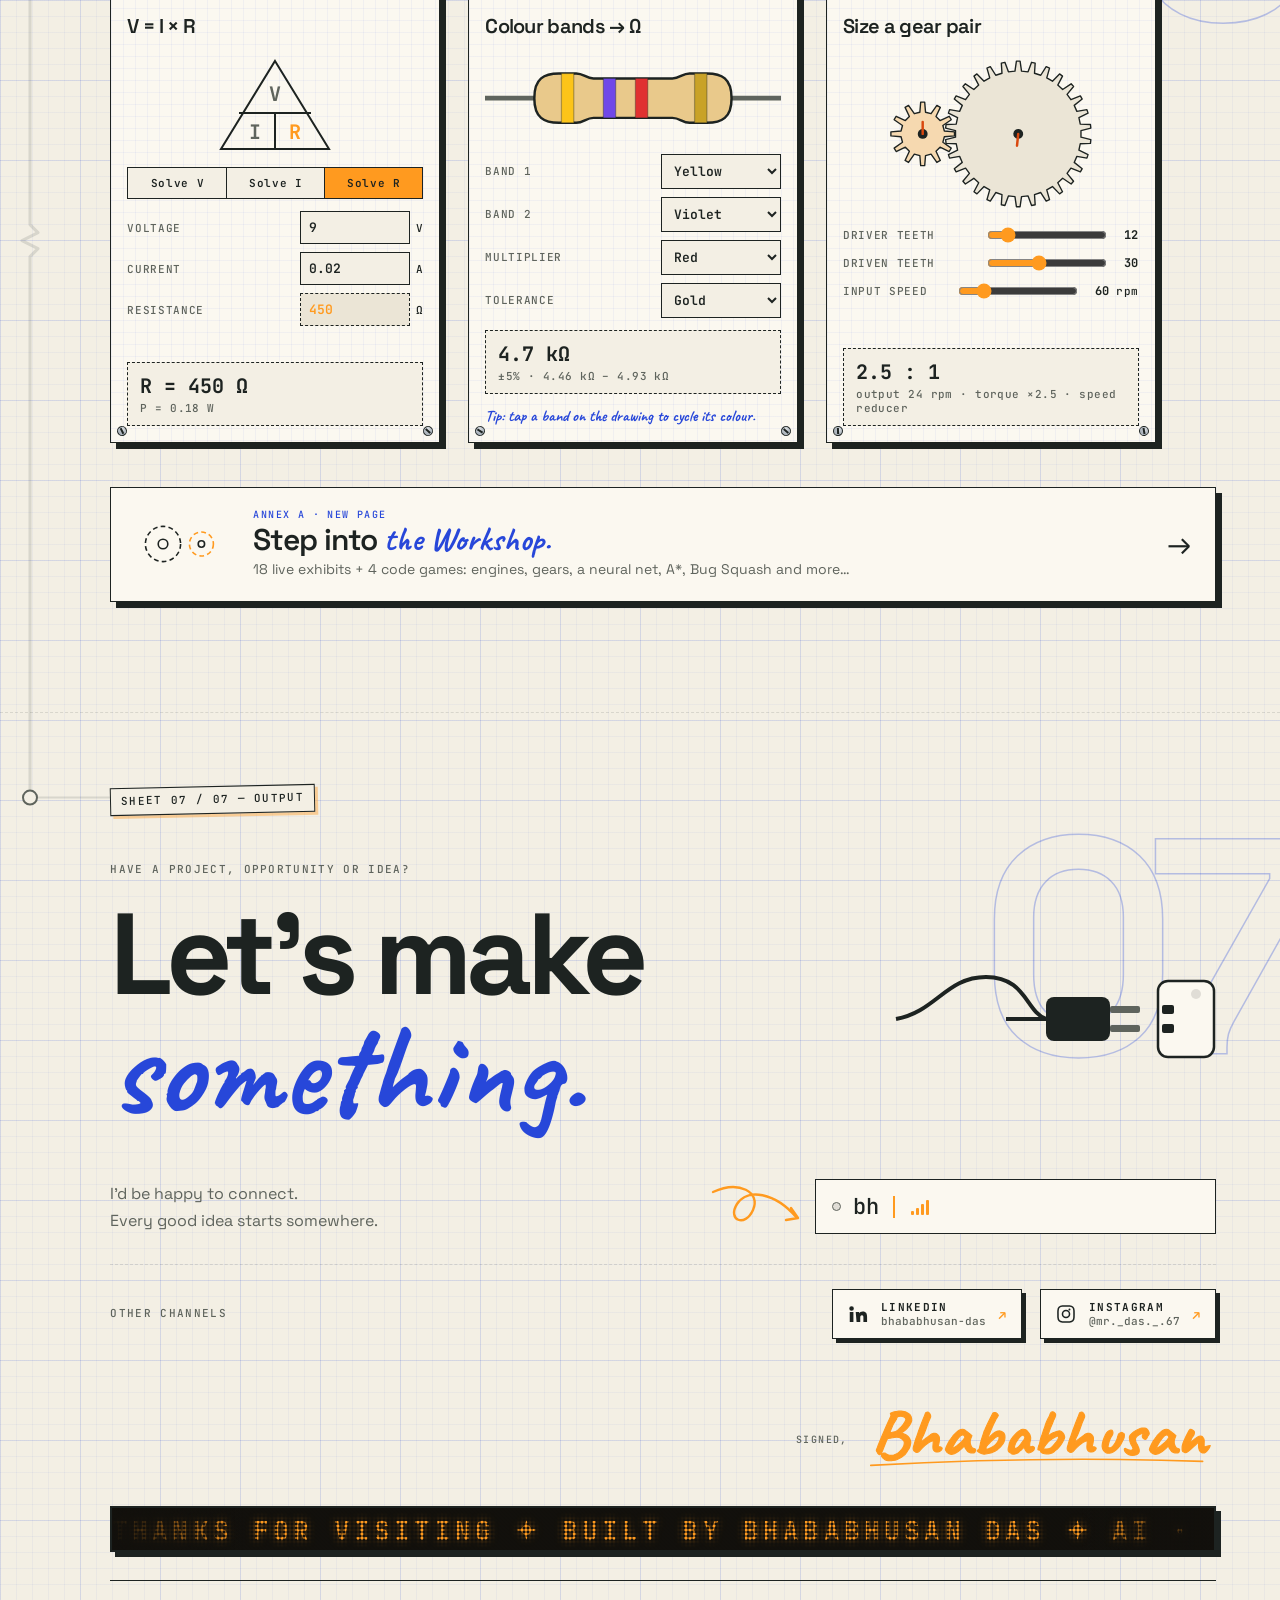
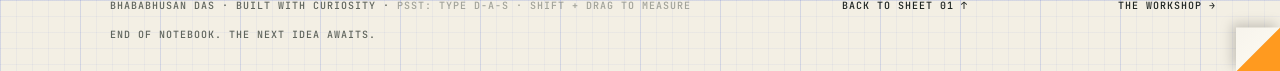
==== commit 33d805e0: "Workshop: add Code Arcade (Bug Squash, Bracket Match, Binary Blitz, Call Stack); link it from the ma" ====
--- a/index.html
+++ b/index.html
@@ -257,6 +257,7 @@
       <p class="sheet-intro reveal">Three small games built around circuits. Route the current, wire up the board, and test your reflexes. Best scores are saved on your device.</p>
     </div>
     <div class="arcade-shelf"></div>
+    <a class="arcade-more" href="/workshop#games"><b>4 more games in the Code Arcade</b><span>Bug Squash · Bracket Match · Binary Blitz · Call Stack</span><i aria-hidden="true">→</i></a>
   </section>
 
   <!-- SHEET 06 · WORKBENCH -->
@@ -269,7 +270,7 @@
     <div class="tools"></div>
     <a class="workshop-door" href="/workshop">
       <svg class="door-gears" viewBox="0 0 120 70" aria-hidden="true"><g class="dg1"><circle cx="35" cy="35" r="22"/><circle cx="35" cy="35" r="6"/></g><g class="dg2"><circle cx="83" cy="35" r="15"/><circle cx="83" cy="35" r="4"/></g></svg>
-      <span class="door-text"><small>ANNEX A · NEW PAGE</small><b>Step into <span class="hand">the Workshop.</span></b><em>18 live exhibits: engines, gears, three-phase, plus a neural net, sorting race, A* and more…</em></span>
+      <span class="door-text"><small>ANNEX A · NEW PAGE</small><b>Step into <span class="hand">the Workshop.</span></b><em>18 live exhibits + 4 code games: engines, gears, a neural net, A*, Bug Squash and more…</em></span>
       <span class="door-arrow" aria-hidden="true">→</span>
     </a>
   </section>
--- a/effects-v27.css
+++ b/effects-v27.css
@@ -20,3 +20,10 @@
 @media (prefers-reduced-motion:reduce){.dg1,.dg2{animation:none}}
 @media (max-width:700px){.workshop-door{flex-wrap:wrap;gap:8px 14px;padding:16px}.door-gears{width:64px}.door-arrow{font-size:24px}
   .door-text{order:3;flex:1 1 100%}}
+
+/* link from the Arcade sheet to the Workshop's Code Arcade */
+.arcade-more{position:relative;display:flex;flex-direction:column;align-items:flex-start;gap:4px;text-align:left;margin-top:30px;padding:14px 52px 14px 18px;border:1.5px dashed var(--ink);font-size:15px;transition:background .2s}
+.arcade-more:hover{background:var(--card)}
+.arcade-more span{font:500 11px var(--mono);letter-spacing:.06em;color:var(--muted)}
+.arcade-more i{position:absolute;right:18px;top:50%;margin-top:-16px;font-style:normal;font-size:22px;transition:transform .25s}
+.arcade-more:hover i{transform:translateX(5px)}
